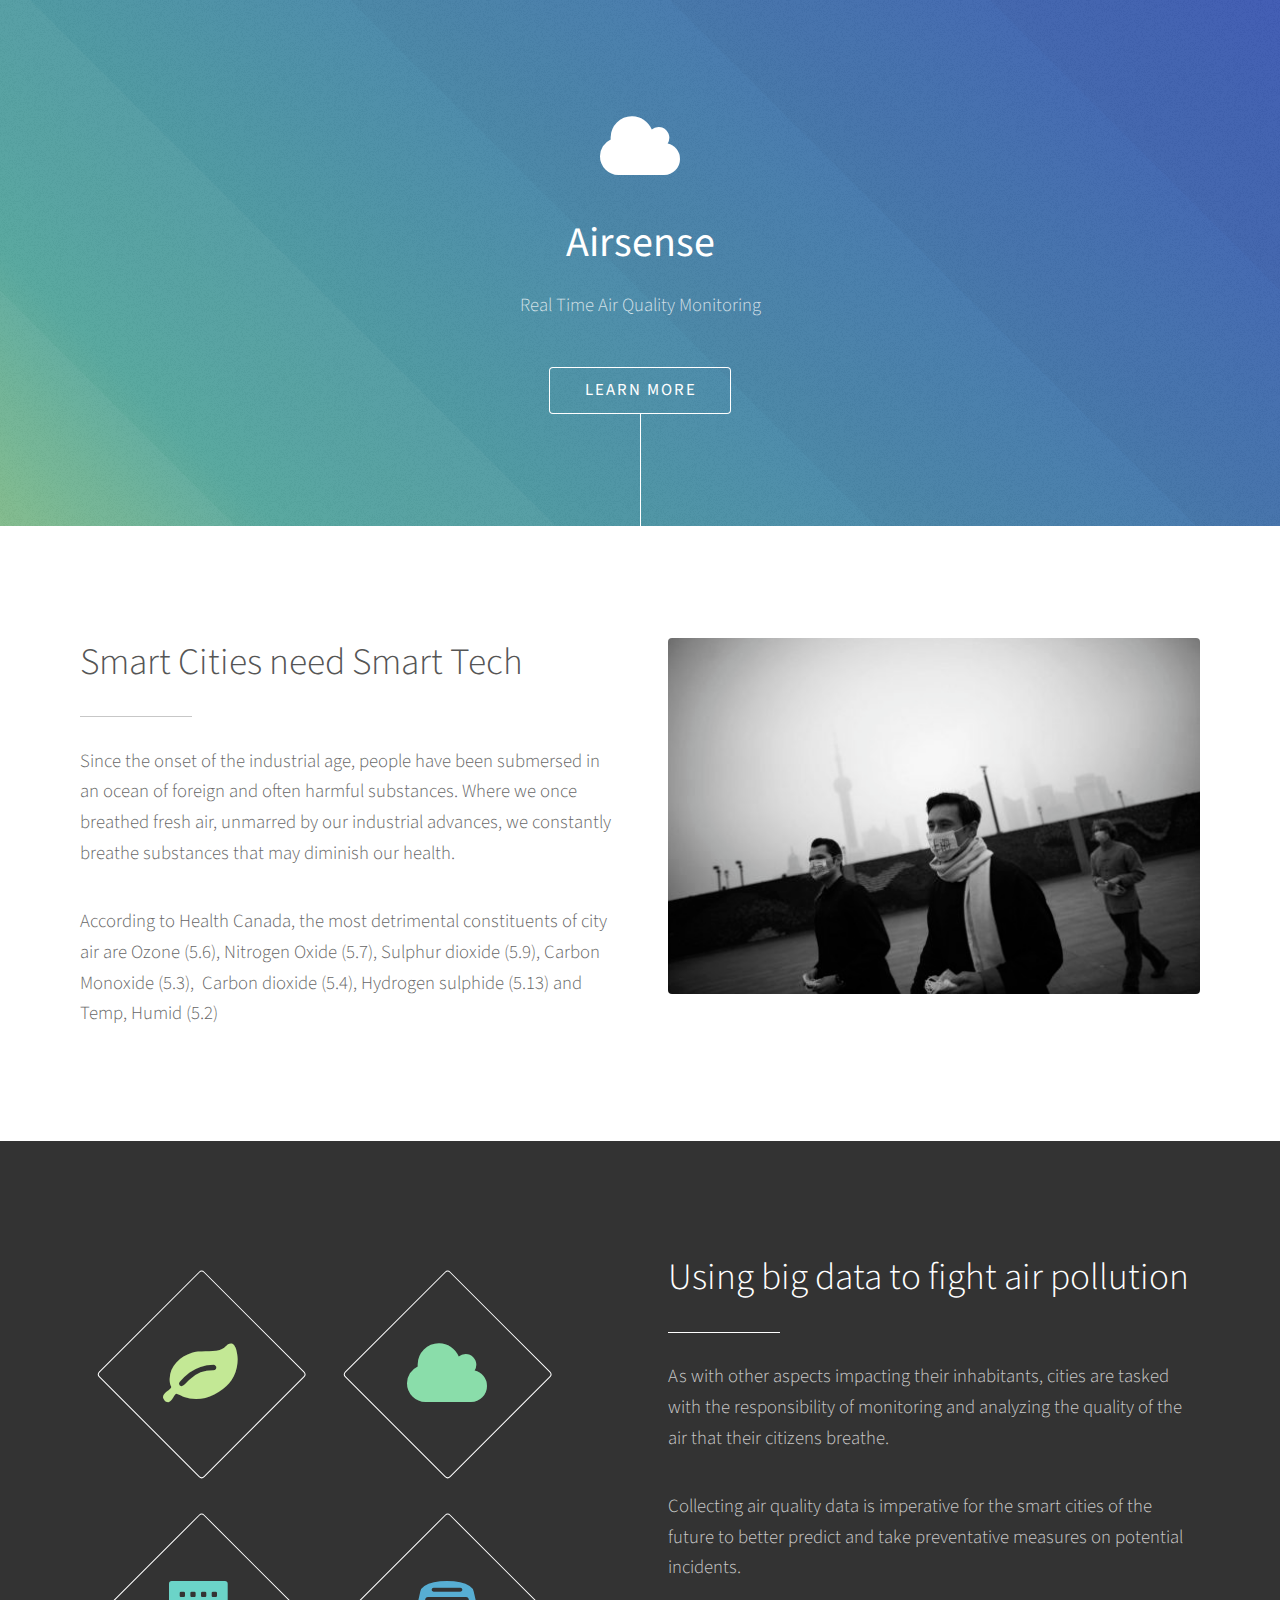
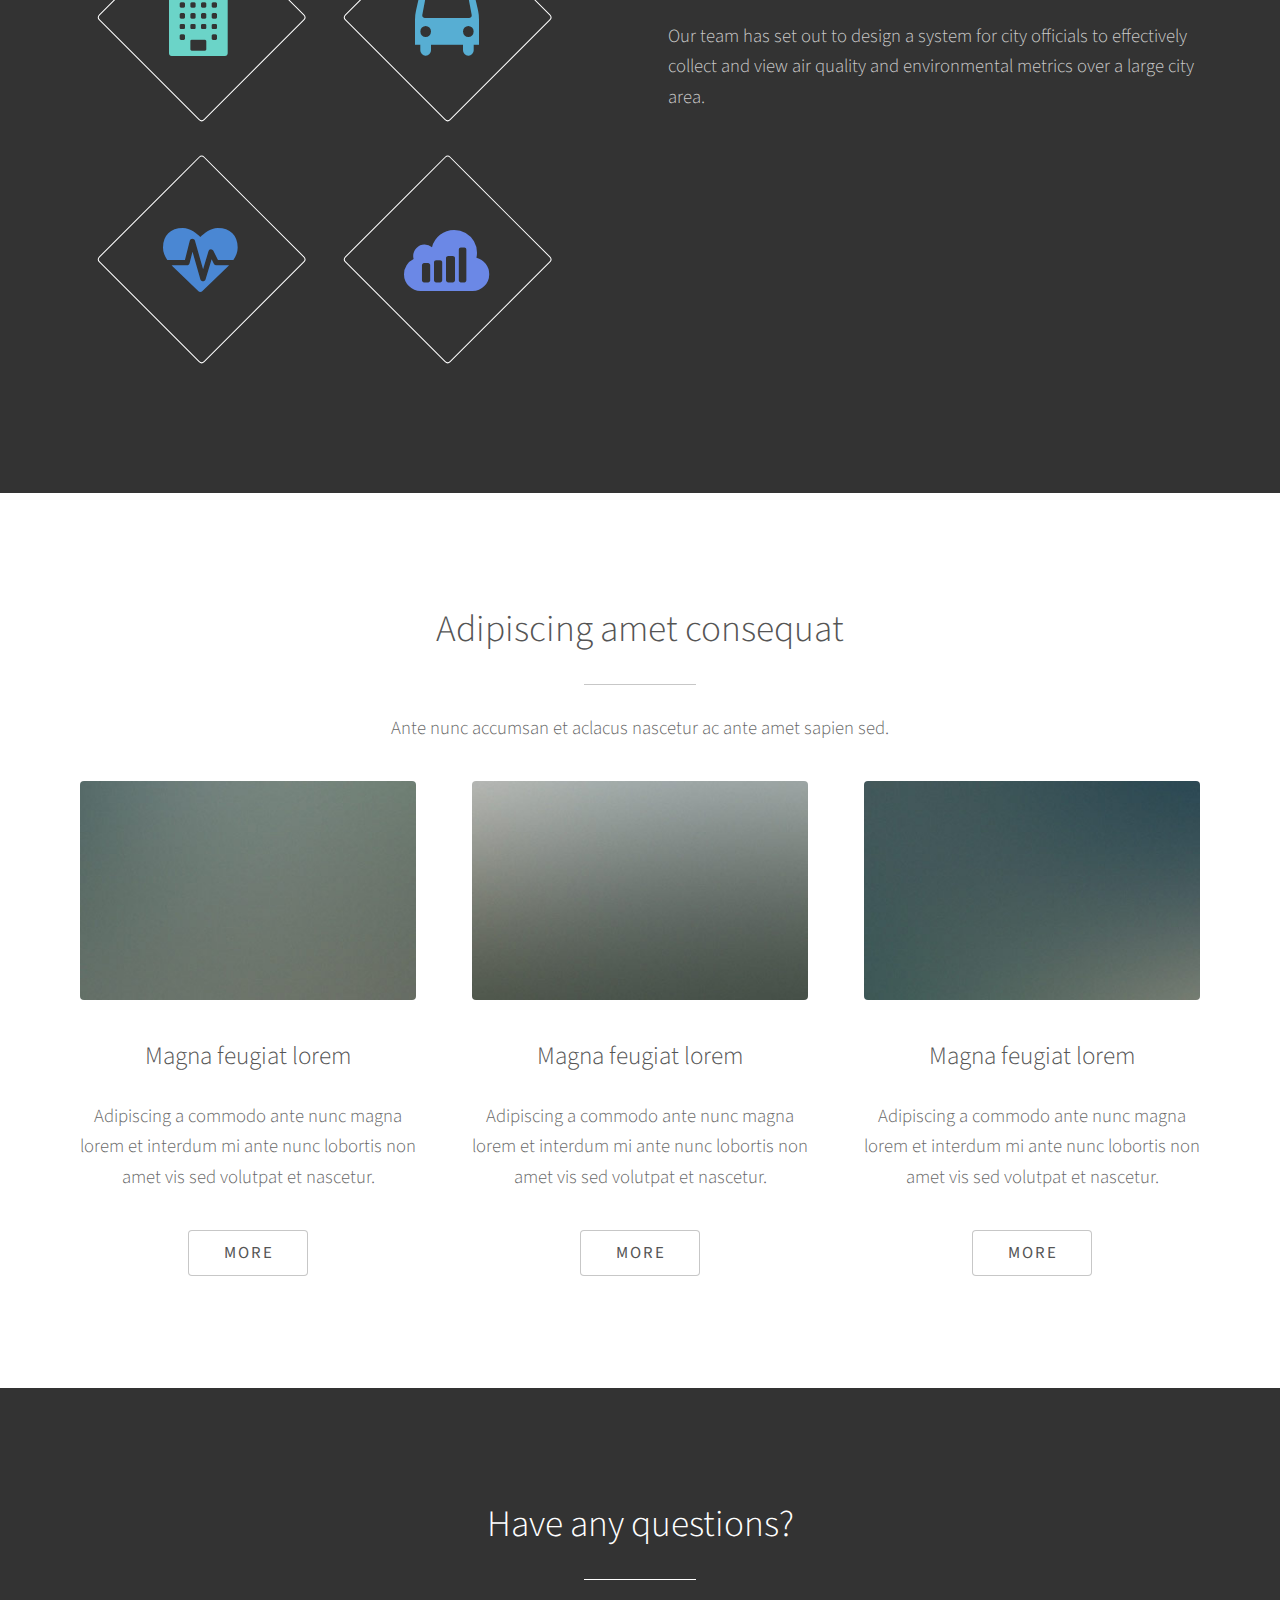
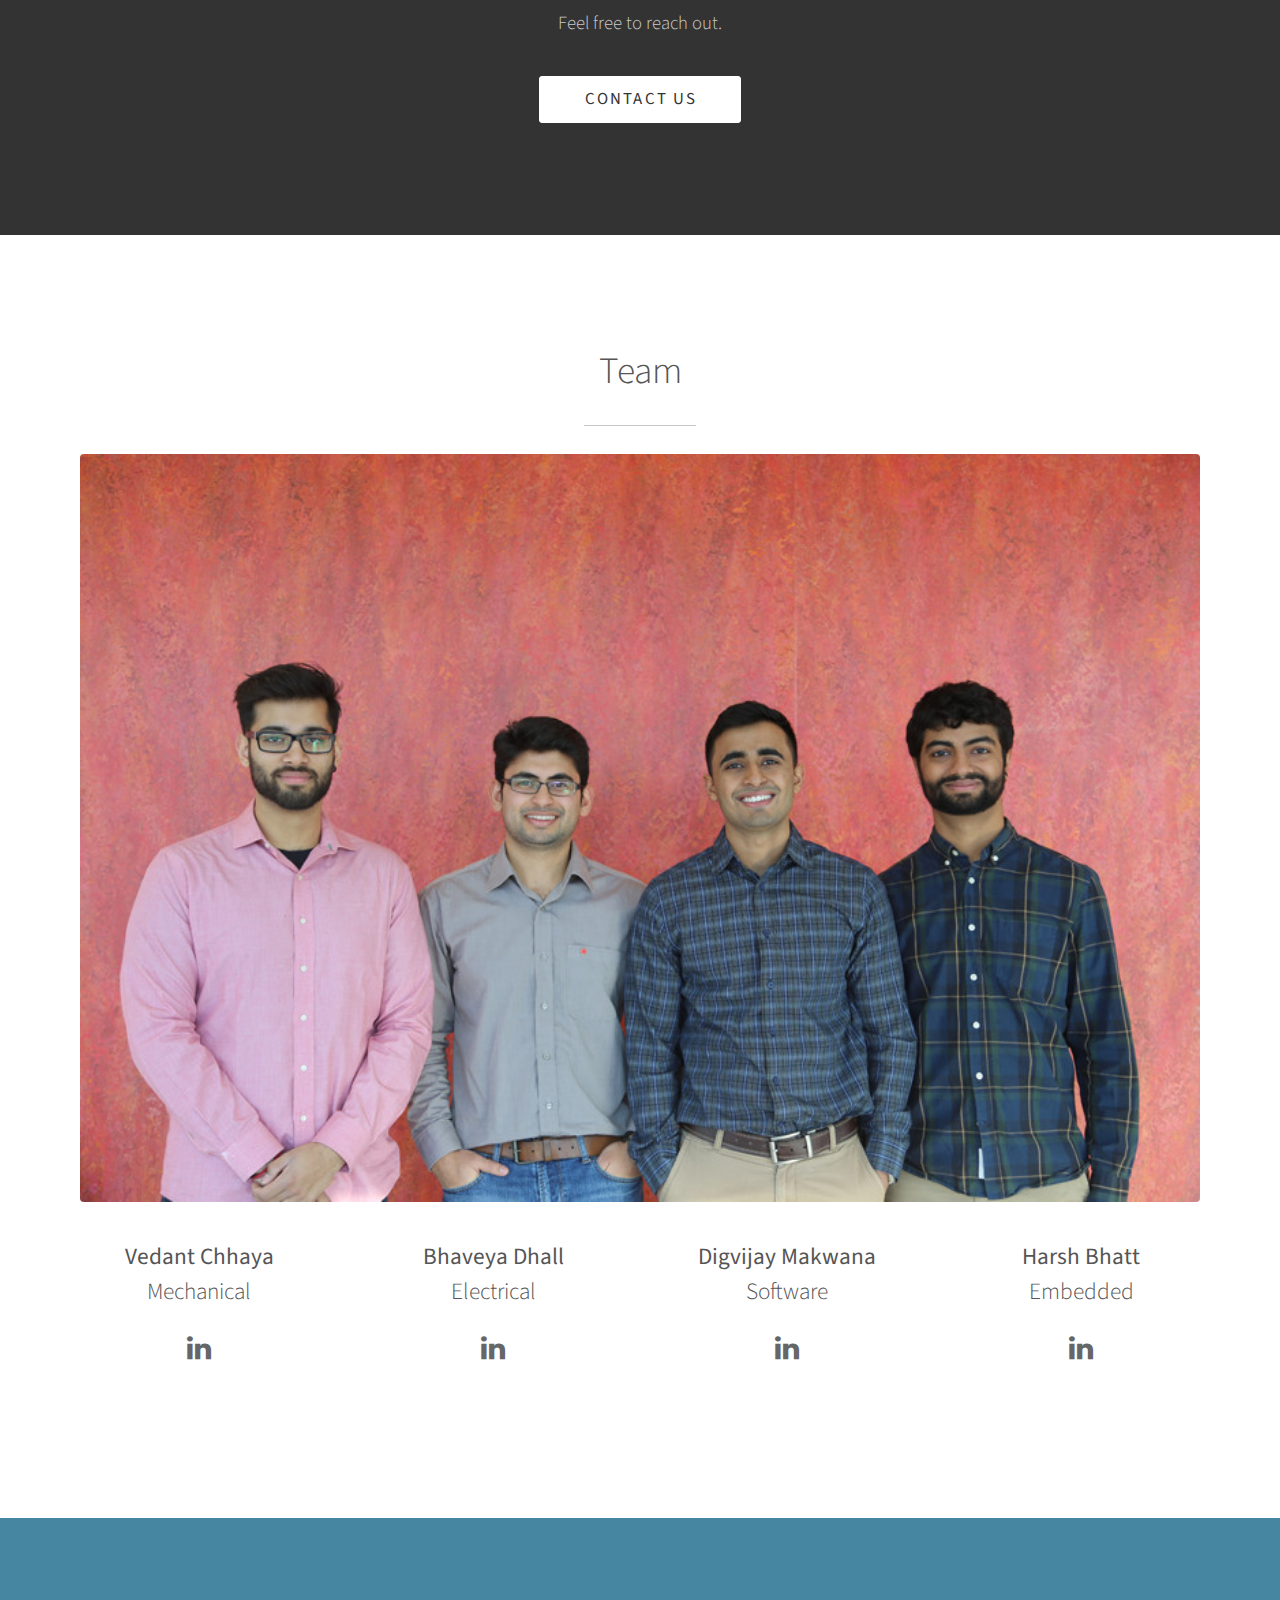
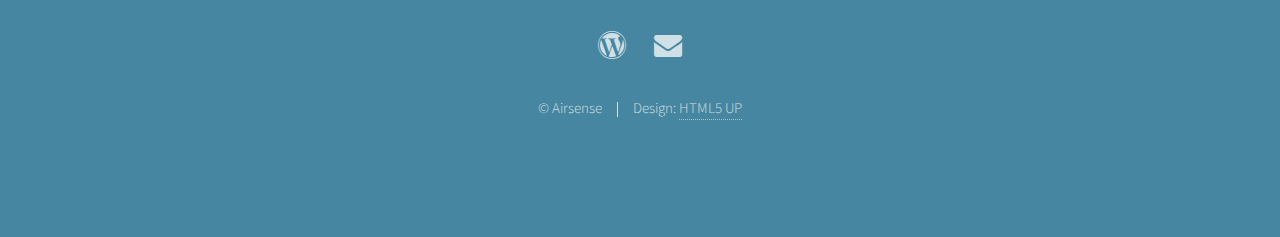
==== index.html @ 71ecc134 "fixed my linkedin link" ====
<!DOCTYPE HTML>
<!--
	Photon by HTML5 UP
	html5up.net | @n33co
	Free for personal and commercial use under the CCA 3.0 license (html5up.net/license)
-->
<html>
	<head>
		<title>Airsense</title>
		<meta charset="utf-8" />
		<meta name="viewport" content="width=device-width, initial-scale=1" />
		<!--[if lte IE 8]><script src="assets/js/ie/html5shiv.js"></script><![endif]-->
		<link rel="stylesheet" href="assets/css/main.css" />
		<!--[if lte IE 8]><link rel="stylesheet" href="assets/css/ie8.css" /><![endif]-->
		<!--[if lte IE 9]><link rel="stylesheet" href="assets/css/ie9.css" /><![endif]-->
	</head>
	<body>

		<!-- Header -->
			<section id="header">
				<div class="inner">
					<span class="icon major fa-cloud"></span>
					<h1><strong>Airsense</strong><br /></h1>
					<p>Real Time Air Quality Monitoring</p>
					<ul class="actions">
						<li><a href="#one" class="button scrolly">Learn More</a></li>
					</ul>
				</div>
			</section>

		<!-- One -->
			<section id="one" class="main style1">
				<div class="container">
					<div class="row 150%">
						<div class="6u 12u$(medium)">
							<header class="major">
								<h2>Smart Cities need Smart Tech</h2>
							</header>
							<p>Since the onset of the industrial age, people have been submersed in an ocean of foreign and often harmful substances. Where we once breathed fresh air, unmarred by our industrial advances, we constantly breathe substances that may diminish our health.</p>

							<p>According to Health Canada, the most detrimental constituents of city air are Ozone (5.6), Nitrogen Oxide (5.7), Sulphur dioxide (5.9), Carbon Monoxide (5.3),  Carbon dioxide (5.4), Hydrogen sulphide (5.13) and Temp, Humid (5.2)</p>	
<!-- 							<p>Airsense is a data collection platform for air quality information in a metropolitan area. It measures the most critical </p> -->
						</div>
						<div class="6u$ 12u$(medium) important(medium)">
							<span class="image fit"><img src="images/bad_air.png" alt="" /></span>
						</div>
					</div>
				</div>
			</section>

		<!-- Two -->
			<section id="two" class="main style2">
				<div class="container">
					<div class="row 150%">
						<div class="6u 12u$(medium)">
							<ul class="major-icons">
								<li><span class="icon style1 major fa-leaf"></span></li>
								<li><span class="icon style2 major fa-cloud"></span></li>
								<li><span class="icon style3 major fa-building"></span></li>
								<li><span class="icon style4 major fa-bus"></span></li>
								<li><span class="icon style5 major fa-heartbeat"></span></li>
								<li><span class="icon style6 major fa-sellsy"></span></li>
							</ul>
						</div>
						<div class="6u$ 12u$(medium)">
							<header class="major">
								<h2>Using big data to fight air pollution</h2>
							</header>
							<p>As with other aspects impacting their inhabitants, cities are tasked with the responsibility of monitoring and analyzing the quality of the air that their citizens breathe.</p>

							<p>Collecting air quality data is imperative for the smart cities of the future to better predict and take preventative measures on potential incidents.</p>

							<p>Our team has set out to design a system for city officials to effectively collect and view air quality and environmental metrics over a large city area.</p>
						</div>
					</div>
				</div>
			</section>

		<!-- Three -->
			<section id="three" class="main style1 special">
				<div class="container">
					<header class="major">
						<h2>Adipiscing amet consequat</h2>
					</header>
					<p>Ante nunc accumsan et aclacus nascetur ac ante amet sapien sed.</p>
					<div class="row 150%">
						<div class="4u 12u$(medium)">
							<span class="image fit"><img src="images/pic02.jpg" alt="" /></span>
							<h3>Magna feugiat lorem</h3>
							<p>Adipiscing a commodo ante nunc magna lorem et interdum mi ante nunc lobortis non amet vis sed volutpat et nascetur.</p>
							<ul class="actions">
								<li><a href="#" class="button">More</a></li>
							</ul>
						</div>
						<div class="4u 12u$(medium)">
							<span class="image fit"><img src="images/pic03.jpg" alt="" /></span>
							<h3>Magna feugiat lorem</h3>
							<p>Adipiscing a commodo ante nunc magna lorem et interdum mi ante nunc lobortis non amet vis sed volutpat et nascetur.</p>
							<ul class="actions">
								<li><a href="#" class="button">More</a></li>
							</ul>
						</div>
						<div class="4u$ 12u$(medium)">
							<span class="image fit"><img src="images/pic04.jpg" alt="" /></span>
							<h3>Magna feugiat lorem</h3>
							<p>Adipiscing a commodo ante nunc magna lorem et interdum mi ante nunc lobortis non amet vis sed volutpat et nascetur.</p>
							<ul class="actions">
								<li><a href="#" class="button">More</a></li>
							</ul>
						</div>
					</div>
				</div>
			</section>

		<!-- Four -->
			<section id="four" class="main style2 special">
				<div class="container">
					<header class="major">
						<h2>Have any questions?</h2>
					</header>
					<p>Feel free to reach out.</p>
					<ul class="actions uniform">
						<li><a href="mailto:airsense.info@gmail.com?Subject=Airsense%20Questions"
						class="button special">Contact Us</a></li>
					</ul>
				</div>
			</section>

<!-- Five -->
		
			<section id="five" class="main style1">
				<div class="container">
					<header class="major special">
						<h2>Team</h2>
					</header>
					<section>
						<div class="12u"><span class="image fit"><img src="images/group_compressed.jpg" alt="" /></span></div>
						<div class="box alt">
							<div class="row 150%">
								<div class="3u"><span class="image fit">
									<div align="center">
										<h4> <b>Vedant Chhaya</b> </br> Mechanical </h4>
										<ul class="icons">
											<li><a href="https://ca.linkedin.com/in/vedant-chhaya-0847a061" class="icon alt fa-linkedin"><span class="label">Vedant Chhaya - LinkedIn</span></a></li>
										</ul>
									</div>
								</div>
								<div class="3u"><span class="image fit">
									<div align="center">
										<h4> <b>Bhaveya Dhall</b> </br> Electrical </h4>
										<ul class="icons">
											<li><a href="https://ca.linkedin.com/in/bhaveya-dhall-4b7a8437" class="icon alt fa-linkedin"><span class="label">Bhaveya Dhall - LinkedIn</span></a></li>
										</ul>
									</div>
								</div>
								<div class="3u"><span class="image fit">
									<div align="center">
										<h4> <b>Digvijay Makwana</b> </br> Software </h4>
										<ul class="icons">
											<li><a href="https://www.linkedin.com/in/digvijaymakwana" class="icon alt fa-linkedin"><span class="label">Digvijay Makwana - LinkedIn</span></a></li>
										</ul>
									</div>
								</div>
								<div class="3u"><span class="image fit">
									<div align="center">
										<h4> <b>Harsh Bhatt</b> </br> Embedded </h4>
										<ul class="icons">
											<li><a href="https://ca.linkedin.com/in/harshmbhatt" class="icon alt fa-linkedin"><span class="label">Harsh Bhatt - LinkedIn</span></a></li>
										</ul>
									</div>
								</div>
							</div>
						</div>
					</section>
				</div>
			</section>
		

		<!-- Footer -->
			<section id="footer">
				<ul class="icons">
					<li><a href="http://airsenseblog.wordpress.com" class="icon alt fa-wordpress"><span class="label">Blog</span></a></li>
					<li><a href="mailto:airsense.info@gmail.com" class="icon alt fa-envelope"><span class="label">Email</span></a></li>
				</ul>
				<ul class="copyright">
					<li>&copy; Airsense</li><li>Design: <a href="http://html5up.net">HTML5 UP</a></li>
				</ul>
			</section>

		<!-- Scripts -->
			<script src="assets/js/jquery.min.js"></script>
			<script src="assets/js/jquery.scrolly.min.js"></script>
			<script src="assets/js/skel.min.js"></script>
			<script src="assets/js/util.js"></script>
			<!--[if lte IE 8]><script src="assets/js/ie/respond.min.js"></script><![endif]-->
			<script src="assets/js/main.js"></script>

	</body>
</html>
---- assets/css/main.css ----
@import url("font-awesome.min.css");
@import url("http://fonts.googleapis.com/css?family=Source+Sans+Pro:300,300italic,400,400italic");

/*
	Photon by HTML5 UP
	html5up.net | @n33co
	Free for personal and commercial use under the CCA 3.0 license (html5up.net/license)
*/

/* Reset */

	html, body, div, span, applet, object, iframe, h1, h2, h3, h4, h5, h6, p, blockquote, pre, a, abbr, acronym, address, big, cite, code, del, dfn, em, img, ins, kbd, q, s, samp, small, strike, strong, sub, sup, tt, var, b, u, i, center, dl, dt, dd, ol, ul, li, fieldset, form, label, legend, table, caption, tbody, tfoot, thead, tr, th, td, article, aside, canvas, details, embed, figure, figcaption, footer, header, hgroup, menu, nav, output, ruby, section, summary, time, mark, audio, video {
		margin: 0;
		padding: 0;
		border: 0;
		font-size: 100%;
		font: inherit;
		vertical-align: baseline;
	}

	article, aside, details, figcaption, figure, footer, header, hgroup, menu, nav, section {
		display: block;
	}

	body {
		line-height: 1;
	}

	ol, ul {
		list-style: none;
	}

	blockquote, q {
		quotes: none;
	}

	blockquote:before, blockquote:after, q:before, q:after {
		content: '';
		content: none;
	}

	table {
		border-collapse: collapse;
		border-spacing: 0;
	}

	body {
		-webkit-text-size-adjust: none;
	}

/* Box Model */

	*, *:before, *:after {
		-moz-box-sizing: border-box;
		-webkit-box-sizing: border-box;
		box-sizing: border-box;
	}

/* Containers */

	.container {
		margin-left: auto;
		margin-right: auto;
	}

	.container.\31 25\25 {
		width: 100%;
		max-width: 75em;
		min-width: 60em;
	}

	.container.\37 5\25 {
		width: 45em;
	}

	.container.\35 0\25 {
		width: 30em;
	}

	.container.\32 5\25 {
		width: 15em;
	}

	.container {
		width: 60em;
	}

	@media screen and (max-width: 1680px) {

		.container.\31 25\25 {
			width: 100%;
			max-width: 75em;
			min-width: 60em;
		}

		.container.\37 5\25 {
			width: 45em;
		}

		.container.\35 0\25 {
			width: 30em;
		}

		.container.\32 5\25 {
			width: 15em;
		}

		.container {
			width: 60em;
		}

	}

	@media screen and (max-width: 1140px) {

		.container.\31 25\25 {
			width: 100%;
			max-width: 112.5%;
			min-width: 90%;
		}

		.container.\37 5\25 {
			width: 67.5%;
		}

		.container.\35 0\25 {
			width: 45%;
		}

		.container.\32 5\25 {
			width: 22.5%;
		}

		.container {
			width: 90%;
		}

	}

	@media screen and (max-width: 980px) {

		.container.\31 25\25 {
			width: 100%;
			max-width: 125%;
			min-width: 100%;
		}

		.container.\37 5\25 {
			width: 75%;
		}

		.container.\35 0\25 {
			width: 50%;
		}

		.container.\32 5\25 {
			width: 25%;
		}

		.container {
			width: 100% !important;
		}

	}

	@media screen and (max-width: 736px) {

		.container.\31 25\25 {
			width: 100%;
			max-width: 125%;
			min-width: 100%;
		}

		.container.\37 5\25 {
			width: 75%;
		}

		.container.\35 0\25 {
			width: 50%;
		}

		.container.\32 5\25 {
			width: 25%;
		}

		.container {
			width: 100% !important;
		}

	}

	@media screen and (max-width: 480px) {

		.container.\31 25\25 {
			width: 100%;
			max-width: 125%;
			min-width: 100%;
		}

		.container.\37 5\25 {
			width: 75%;
		}

		.container.\35 0\25 {
			width: 50%;
		}

		.container.\32 5\25 {
			width: 25%;
		}

		.container {
			width: 100% !important;
		}

	}

	@media screen and (max-width: 320px) {

		.container.\31 25\25 {
			width: 100%;
			max-width: 125%;
			min-width: 100%;
		}

		.container.\37 5\25 {
			width: 75%;
		}

		.container.\35 0\25 {
			width: 50%;
		}

		.container.\32 5\25 {
			width: 25%;
		}

		.container {
			width: 100% !important;
		}

	}

/* Grid */

	.row {
		border-bottom: solid 1px transparent;
		-moz-box-sizing: border-box;
		-webkit-box-sizing: border-box;
		box-sizing: border-box;
	}

	.row > * {
		float: left;
		-moz-box-sizing: border-box;
		-webkit-box-sizing: border-box;
		box-sizing: border-box;
	}

	.row:after, .row:before {
		content: '';
		display: block;
		clear: both;
		height: 0;
	}

	.row.uniform > * > :first-child {
		margin-top: 0;
	}

	.row.uniform > * > :last-child {
		margin-bottom: 0;
	}

	.row.\30 \25 > * {
		padding: 0 0 0 0em;
	}

	.row.\30 \25 {
		margin: 0 0 -1px 0em;
	}

	.row.uniform.\30 \25 > * {
		padding: 0em 0 0 0em;
	}

	.row.uniform.\30 \25 {
		margin: 0em 0 -1px 0em;
	}

	.row > * {
		padding: 0 0 0 2em;
	}

	.row {
		margin: 0 0 -1px -2em;
	}

	.row.uniform > * {
		padding: 2em 0 0 2em;
	}

	.row.uniform {
		margin: -2em 0 -1px -2em;
	}

	.row.\32 00\25 > * {
		padding: 0 0 0 4em;
	}

	.row.\32 00\25 {
		margin: 0 0 -1px -4em;
	}

	.row.uniform.\32 00\25 > * {
		padding: 4em 0 0 4em;
	}

	.row.uniform.\32 00\25 {
		margin: -4em 0 -1px -4em;
	}

	.row.\31 50\25 > * {
		padding: 0 0 0 3em;
	}

	.row.\31 50\25 {
		margin: 0 0 -1px -3em;
	}

	.row.uniform.\31 50\25 > * {
		padding: 3em 0 0 3em;
	}

	.row.uniform.\31 50\25 {
		margin: -3em 0 -1px -3em;
	}

	.row.\35 0\25 > * {
		padding: 0 0 0 1em;
	}

	.row.\35 0\25 {
		margin: 0 0 -1px -1em;
	}

	.row.uniform.\35 0\25 > * {
		padding: 1em 0 0 1em;
	}

	.row.uniform.\35 0\25 {
		margin: -1em 0 -1px -1em;
	}

	.row.\32 5\25 > * {
		padding: 0 0 0 0.5em;
	}

	.row.\32 5\25 {
		margin: 0 0 -1px -0.5em;
	}

	.row.uniform.\32 5\25 > * {
		padding: 0.5em 0 0 0.5em;
	}

	.row.uniform.\32 5\25 {
		margin: -0.5em 0 -1px -0.5em;
	}

	.\31 2u, .\31 2u\24 {
		width: 100%;
		clear: none;
		margin-left: 0;
	}

	.\31 1u, .\31 1u\24 {
		width: 91.6666666667%;
		clear: none;
		margin-left: 0;
	}

	.\31 0u, .\31 0u\24 {
		width: 83.3333333333%;
		clear: none;
		margin-left: 0;
	}

	.\39 u, .\39 u\24 {
		width: 75%;
		clear: none;
		margin-left: 0;
	}

	.\38 u, .\38 u\24 {
		width: 66.6666666667%;
		clear: none;
		margin-left: 0;
	}

	.\37 u, .\37 u\24 {
		width: 58.3333333333%;
		clear: none;
		margin-left: 0;
	}

	.\36 u, .\36 u\24 {
		width: 50%;
		clear: none;
		margin-left: 0;
	}

	.\35 u, .\35 u\24 {
		width: 41.6666666667%;
		clear: none;
		margin-left: 0;
	}

	.\34 u, .\34 u\24 {
		width: 33.3333333333%;
		clear: none;
		margin-left: 0;
	}

	.\33 u, .\33 u\24 {
		width: 25%;
		clear: none;
		margin-left: 0;
	}

	.\32 u, .\32 u\24 {
		width: 16.6666666667%;
		clear: none;
		margin-left: 0;
	}

	.\31 u, .\31 u\24 {
		width: 8.3333333333%;
		clear: none;
		margin-left: 0;
	}

	.\31 2u\24 + *,
	.\31 1u\24 + *,
	.\31 0u\24 + *,
	.\39 u\24 + *,
	.\38 u\24 + *,
	.\37 u\24 + *,
	.\36 u\24 + *,
	.\35 u\24 + *,
	.\34 u\24 + *,
	.\33 u\24 + *,
	.\32 u\24 + *,
	.\31 u\24 + * {
		clear: left;
	}

	.\-11u {
		margin-left: 91.66667%;
	}

	.\-10u {
		margin-left: 83.33333%;
	}

	.\-9u {
		margin-left: 75%;
	}

	.\-8u {
		margin-left: 66.66667%;
	}

	.\-7u {
		margin-left: 58.33333%;
	}

	.\-6u {
		margin-left: 50%;
	}

	.\-5u {
		margin-left: 41.66667%;
	}

	.\-4u {
		margin-left: 33.33333%;
	}

	.\-3u {
		margin-left: 25%;
	}

	.\-2u {
		margin-left: 16.66667%;
	}

	.\-1u {
		margin-left: 8.33333%;
	}

	@media screen and (max-width: 1680px) {

		.row > * {
			padding: 0 0 0 2em;
		}

		.row {
			margin: 0 0 -1px -2em;
		}

		.row.uniform > * {
			padding: 2em 0 0 2em;
		}

		.row.uniform {
			margin: -2em 0 -1px -2em;
		}

		.row.\32 00\25 > * {
			padding: 0 0 0 4em;
		}

		.row.\32 00\25 {
			margin: 0 0 -1px -4em;
		}

		.row.uniform.\32 00\25 > * {
			padding: 4em 0 0 4em;
		}

		.row.uniform.\32 00\25 {
			margin: -4em 0 -1px -4em;
		}

		.row.\31 50\25 > * {
			padding: 0 0 0 3em;
		}

		.row.\31 50\25 {
			margin: 0 0 -1px -3em;
		}

		.row.uniform.\31 50\25 > * {
			padding: 3em 0 0 3em;
		}

		.row.uniform.\31 50\25 {
			margin: -3em 0 -1px -3em;
		}

		.row.\35 0\25 > * {
			padding: 0 0 0 1em;
		}

		.row.\35 0\25 {
			margin: 0 0 -1px -1em;
		}

		.row.uniform.\35 0\25 > * {
			padding: 1em 0 0 1em;
		}

		.row.uniform.\35 0\25 {
			margin: -1em 0 -1px -1em;
		}

		.row.\32 5\25 > * {
			padding: 0 0 0 0.5em;
		}

		.row.\32 5\25 {
			margin: 0 0 -1px -0.5em;
		}

		.row.uniform.\32 5\25 > * {
			padding: 0.5em 0 0 0.5em;
		}

		.row.uniform.\32 5\25 {
			margin: -0.5em 0 -1px -0.5em;
		}

		.\31 2u\28xlarge\29, .\31 2u\24\28xlarge\29 {
			width: 100%;
			clear: none;
			margin-left: 0;
		}

		.\31 1u\28xlarge\29, .\31 1u\24\28xlarge\29 {
			width: 91.6666666667%;
			clear: none;
			margin-left: 0;
		}

		.\31 0u\28xlarge\29, .\31 0u\24\28xlarge\29 {
			width: 83.3333333333%;
			clear: none;
			margin-left: 0;
		}

		.\39 u\28xlarge\29, .\39 u\24\28xlarge\29 {
			width: 75%;
			clear: none;
			margin-left: 0;
		}

		.\38 u\28xlarge\29, .\38 u\24\28xlarge\29 {
			width: 66.6666666667%;
			clear: none;
			margin-left: 0;
		}

		.\37 u\28xlarge\29, .\37 u\24\28xlarge\29 {
			width: 58.3333333333%;
			clear: none;
			margin-left: 0;
		}

		.\36 u\28xlarge\29, .\36 u\24\28xlarge\29 {
			width: 50%;
			clear: none;
			margin-left: 0;
		}

		.\35 u\28xlarge\29, .\35 u\24\28xlarge\29 {
			width: 41.6666666667%;
			clear: none;
			margin-left: 0;
		}

		.\34 u\28xlarge\29, .\34 u\24\28xlarge\29 {
			width: 33.3333333333%;
			clear: none;
			margin-left: 0;
		}

		.\33 u\28xlarge\29, .\33 u\24\28xlarge\29 {
			width: 25%;
			clear: none;
			margin-left: 0;
		}

		.\32 u\28xlarge\29, .\32 u\24\28xlarge\29 {
			width: 16.6666666667%;
			clear: none;
			margin-left: 0;
		}

		.\31 u\28xlarge\29, .\31 u\24\28xlarge\29 {
			width: 8.3333333333%;
			clear: none;
			margin-left: 0;
		}

		.\31 2u\24\28xlarge\29 + *,
		.\31 1u\24\28xlarge\29 + *,
		.\31 0u\24\28xlarge\29 + *,
		.\39 u\24\28xlarge\29 + *,
		.\38 u\24\28xlarge\29 + *,
		.\37 u\24\28xlarge\29 + *,
		.\36 u\24\28xlarge\29 + *,
		.\35 u\24\28xlarge\29 + *,
		.\34 u\24\28xlarge\29 + *,
		.\33 u\24\28xlarge\29 + *,
		.\32 u\24\28xlarge\29 + *,
		.\31 u\24\28xlarge\29 + * {
			clear: left;
		}

		.\-11u\28xlarge\29 {
			margin-left: 91.66667%;
		}

		.\-10u\28xlarge\29 {
			margin-left: 83.33333%;
		}

		.\-9u\28xlarge\29 {
			margin-left: 75%;
		}

		.\-8u\28xlarge\29 {
			margin-left: 66.66667%;
		}

		.\-7u\28xlarge\29 {
			margin-left: 58.33333%;
		}

		.\-6u\28xlarge\29 {
			margin-left: 50%;
		}

		.\-5u\28xlarge\29 {
			margin-left: 41.66667%;
		}

		.\-4u\28xlarge\29 {
			margin-left: 33.33333%;
		}

		.\-3u\28xlarge\29 {
			margin-left: 25%;
		}

		.\-2u\28xlarge\29 {
			margin-left: 16.66667%;
		}

		.\-1u\28xlarge\29 {
			margin-left: 8.33333%;
		}

	}

	@media screen and (max-width: 1140px) {

		.row > * {
			padding: 0 0 0 1.5em;
		}

		.row {
			margin: 0 0 -1px -1.5em;
		}

		.row.uniform > * {
			padding: 1.5em 0 0 1.5em;
		}

		.row.uniform {
			margin: -1.5em 0 -1px -1.5em;
		}

		.row.\32 00\25 > * {
			padding: 0 0 0 3em;
		}

		.row.\32 00\25 {
			margin: 0 0 -1px -3em;
		}

		.row.uniform.\32 00\25 > * {
			padding: 3em 0 0 3em;
		}

		.row.uniform.\32 00\25 {
			margin: -3em 0 -1px -3em;
		}

		.row.\31 50\25 > * {
			padding: 0 0 0 2.25em;
		}

		.row.\31 50\25 {
			margin: 0 0 -1px -2.25em;
		}

		.row.uniform.\31 50\25 > * {
			padding: 2.25em 0 0 2.25em;
		}

		.row.uniform.\31 50\25 {
			margin: -2.25em 0 -1px -2.25em;
		}

		.row.\35 0\25 > * {
			padding: 0 0 0 0.75em;
		}

		.row.\35 0\25 {
			margin: 0 0 -1px -0.75em;
		}

		.row.uniform.\35 0\25 > * {
			padding: 0.75em 0 0 0.75em;
		}

		.row.uniform.\35 0\25 {
			margin: -0.75em 0 -1px -0.75em;
		}

		.row.\32 5\25 > * {
			padding: 0 0 0 0.375em;
		}

		.row.\32 5\25 {
			margin: 0 0 -1px -0.375em;
		}

		.row.uniform.\32 5\25 > * {
			padding: 0.375em 0 0 0.375em;
		}

		.row.uniform.\32 5\25 {
			margin: -0.375em 0 -1px -0.375em;
		}

		.\31 2u\28large\29, .\31 2u\24\28large\29 {
			width: 100%;
			clear: none;
			margin-left: 0;
		}

		.\31 1u\28large\29, .\31 1u\24\28large\29 {
			width: 91.6666666667%;
			clear: none;
			margin-left: 0;
		}

		.\31 0u\28large\29, .\31 0u\24\28large\29 {
			width: 83.3333333333%;
			clear: none;
			margin-left: 0;
		}

		.\39 u\28large\29, .\39 u\24\28large\29 {
			width: 75%;
			clear: none;
			margin-left: 0;
		}

		.\38 u\28large\29, .\38 u\24\28large\29 {
			width: 66.6666666667%;
			clear: none;
			margin-left: 0;
		}

		.\37 u\28large\29, .\37 u\24\28large\29 {
			width: 58.3333333333%;
			clear: none;
			margin-left: 0;
		}

		.\36 u\28large\29, .\36 u\24\28large\29 {
			width: 50%;
			clear: none;
			margin-left: 0;
		}

		.\35 u\28large\29, .\35 u\24\28large\29 {
			width: 41.6666666667%;
			clear: none;
			margin-left: 0;
		}

		.\34 u\28large\29, .\34 u\24\28large\29 {
			width: 33.3333333333%;
			clear: none;
			margin-left: 0;
		}

		.\33 u\28large\29, .\33 u\24\28large\29 {
			width: 25%;
			clear: none;
			margin-left: 0;
		}

		.\32 u\28large\29, .\32 u\24\28large\29 {
			width: 16.6666666667%;
			clear: none;
			margin-left: 0;
		}

		.\31 u\28large\29, .\31 u\24\28large\29 {
			width: 8.3333333333%;
			clear: none;
			margin-left: 0;
		}

		.\31 2u\24\28large\29 + *,
		.\31 1u\24\28large\29 + *,
		.\31 0u\24\28large\29 + *,
		.\39 u\24\28large\29 + *,
		.\38 u\24\28large\29 + *,
		.\37 u\24\28large\29 + *,
		.\36 u\24\28large\29 + *,
		.\35 u\24\28large\29 + *,
		.\34 u\24\28large\29 + *,
		.\33 u\24\28large\29 + *,
		.\32 u\24\28large\29 + *,
		.\31 u\24\28large\29 + * {
			clear: left;
		}

		.\-11u\28large\29 {
			margin-left: 91.66667%;
		}

		.\-10u\28large\29 {
			margin-left: 83.33333%;
		}

		.\-9u\28large\29 {
			margin-left: 75%;
		}

		.\-8u\28large\29 {
			margin-left: 66.66667%;
		}

		.\-7u\28large\29 {
			margin-left: 58.33333%;
		}

		.\-6u\28large\29 {
			margin-left: 50%;
		}

		.\-5u\28large\29 {
			margin-left: 41.66667%;
		}

		.\-4u\28large\29 {
			margin-left: 33.33333%;
		}

		.\-3u\28large\29 {
			margin-left: 25%;
		}

		.\-2u\28large\29 {
			margin-left: 16.66667%;
		}

		.\-1u\28large\29 {
			margin-left: 8.33333%;
		}

	}

	@media screen and (max-width: 980px) {

		.row > * {
			padding: 0 0 0 1.5em;
		}

		.row {
			margin: 0 0 -1px -1.5em;
		}

		.row.uniform > * {
			padding: 1.5em 0 0 1.5em;
		}

		.row.uniform {
			margin: -1.5em 0 -1px -1.5em;
		}

		.row.\32 00\25 > * {
			padding: 0 0 0 3em;
		}

		.row.\32 00\25 {
			margin: 0 0 -1px -3em;
		}

		.row.uniform.\32 00\25 > * {
			padding: 3em 0 0 3em;
		}

		.row.uniform.\32 00\25 {
			margin: -3em 0 -1px -3em;
		}

		.row.\31 50\25 > * {
			padding: 0 0 0 2.25em;
		}

		.row.\31 50\25 {
			margin: 0 0 -1px -2.25em;
		}

		.row.uniform.\31 50\25 > * {
			padding: 2.25em 0 0 2.25em;
		}

		.row.uniform.\31 50\25 {
			margin: -2.25em 0 -1px -2.25em;
		}

		.row.\35 0\25 > * {
			padding: 0 0 0 0.75em;
		}

		.row.\35 0\25 {
			margin: 0 0 -1px -0.75em;
		}

		.row.uniform.\35 0\25 > * {
			padding: 0.75em 0 0 0.75em;
		}

		.row.uniform.\35 0\25 {
			margin: -0.75em 0 -1px -0.75em;
		}

		.row.\32 5\25 > * {
			padding: 0 0 0 0.375em;
		}

		.row.\32 5\25 {
			margin: 0 0 -1px -0.375em;
		}

		.row.uniform.\32 5\25 > * {
			padding: 0.375em 0 0 0.375em;
		}

		.row.uniform.\32 5\25 {
			margin: -0.375em 0 -1px -0.375em;
		}

		.\31 2u\28medium\29, .\31 2u\24\28medium\29 {
			width: 100%;
			clear: none;
			margin-left: 0;
		}

		.\31 1u\28medium\29, .\31 1u\24\28medium\29 {
			width: 91.6666666667%;
			clear: none;
			margin-left: 0;
		}

		.\31 0u\28medium\29, .\31 0u\24\28medium\29 {
			width: 83.3333333333%;
			clear: none;
			margin-left: 0;
		}

		.\39 u\28medium\29, .\39 u\24\28medium\29 {
			width: 75%;
			clear: none;
			margin-left: 0;
		}

		.\38 u\28medium\29, .\38 u\24\28medium\29 {
			width: 66.6666666667%;
			clear: none;
			margin-left: 0;
		}

		.\37 u\28medium\29, .\37 u\24\28medium\29 {
			width: 58.3333333333%;
			clear: none;
			margin-left: 0;
		}

		.\36 u\28medium\29, .\36 u\24\28medium\29 {
			width: 50%;
			clear: none;
			margin-left: 0;
		}

		.\35 u\28medium\29, .\35 u\24\28medium\29 {
			width: 41.6666666667%;
			clear: none;
			margin-left: 0;
		}

		.\34 u\28medium\29, .\34 u\24\28medium\29 {
			width: 33.3333333333%;
			clear: none;
			margin-left: 0;
		}

		.\33 u\28medium\29, .\33 u\24\28medium\29 {
			width: 25%;
			clear: none;
			margin-left: 0;
		}

		.\32 u\28medium\29, .\32 u\24\28medium\29 {
			width: 16.6666666667%;
			clear: none;
			margin-left: 0;
		}

		.\31 u\28medium\29, .\31 u\24\28medium\29 {
			width: 8.3333333333%;
			clear: none;
			margin-left: 0;
		}

		.\31 2u\24\28medium\29 + *,
		.\31 1u\24\28medium\29 + *,
		.\31 0u\24\28medium\29 + *,
		.\39 u\24\28medium\29 + *,
		.\38 u\24\28medium\29 + *,
		.\37 u\24\28medium\29 + *,
		.\36 u\24\28medium\29 + *,
		.\35 u\24\28medium\29 + *,
		.\34 u\24\28medium\29 + *,
		.\33 u\24\28medium\29 + *,
		.\32 u\24\28medium\29 + *,
		.\31 u\24\28medium\29 + * {
			clear: left;
		}

		.\-11u\28medium\29 {
			margin-left: 91.66667%;
		}

		.\-10u\28medium\29 {
			margin-left: 83.33333%;
		}

		.\-9u\28medium\29 {
			margin-left: 75%;
		}

		.\-8u\28medium\29 {
			margin-left: 66.66667%;
		}

		.\-7u\28medium\29 {
			margin-left: 58.33333%;
		}

		.\-6u\28medium\29 {
			margin-left: 50%;
		}

		.\-5u\28medium\29 {
			margin-left: 41.66667%;
		}

		.\-4u\28medium\29 {
			margin-left: 33.33333%;
		}

		.\-3u\28medium\29 {
			margin-left: 25%;
		}

		.\-2u\28medium\29 {
			margin-left: 16.66667%;
		}

		.\-1u\28medium\29 {
			margin-left: 8.33333%;
		}

	}

	@media screen and (max-width: 736px) {

		.row > * {
			padding: 0 0 0 1.5em;
		}

		.row {
			margin: 0 0 -1px -1.5em;
		}

		.row.uniform > * {
			padding: 1.5em 0 0 1.5em;
		}

		.row.uniform {
			margin: -1.5em 0 -1px -1.5em;
		}

		.row.\32 00\25 > * {
			padding: 0 0 0 3em;
		}

		.row.\32 00\25 {
			margin: 0 0 -1px -3em;
		}

		.row.uniform.\32 00\25 > * {
			padding: 3em 0 0 3em;
		}

		.row.uniform.\32 00\25 {
			margin: -3em 0 -1px -3em;
		}

		.row.\31 50\25 > * {
			padding: 0 0 0 2.25em;
		}

		.row.\31 50\25 {
			margin: 0 0 -1px -2.25em;
		}

		.row.uniform.\31 50\25 > * {
			padding: 2.25em 0 0 2.25em;
		}

		.row.uniform.\31 50\25 {
			margin: -2.25em 0 -1px -2.25em;
		}

		.row.\35 0\25 > * {
			padding: 0 0 0 0.75em;
		}

		.row.\35 0\25 {
			margin: 0 0 -1px -0.75em;
		}

		.row.uniform.\35 0\25 > * {
			padding: 0.75em 0 0 0.75em;
		}

		.row.uniform.\35 0\25 {
			margin: -0.75em 0 -1px -0.75em;
		}

		.row.\32 5\25 > * {
			padding: 0 0 0 0.375em;
		}

		.row.\32 5\25 {
			margin: 0 0 -1px -0.375em;
		}

		.row.uniform.\32 5\25 > * {
			padding: 0.375em 0 0 0.375em;
		}

		.row.uniform.\32 5\25 {
			margin: -0.375em 0 -1px -0.375em;
		}

		.\31 2u\28small\29, .\31 2u\24\28small\29 {
			width: 100%;
			clear: none;
			margin-left: 0;
		}

		.\31 1u\28small\29, .\31 1u\24\28small\29 {
			width: 91.6666666667%;
			clear: none;
			margin-left: 0;
		}

		.\31 0u\28small\29, .\31 0u\24\28small\29 {
			width: 83.3333333333%;
			clear: none;
			margin-left: 0;
		}

		.\39 u\28small\29, .\39 u\24\28small\29 {
			width: 75%;
			clear: none;
			margin-left: 0;
		}

		.\38 u\28small\29, .\38 u\24\28small\29 {
			width: 66.6666666667%;
			clear: none;
			margin-left: 0;
		}

		.\37 u\28small\29, .\37 u\24\28small\29 {
			width: 58.3333333333%;
			clear: none;
			margin-left: 0;
		}

		.\36 u\28small\29, .\36 u\24\28small\29 {
			width: 50%;
			clear: none;
			margin-left: 0;
		}

		.\35 u\28small\29, .\35 u\24\28small\29 {
			width: 41.6666666667%;
			clear: none;
			margin-left: 0;
		}

		.\34 u\28small\29, .\34 u\24\28small\29 {
			width: 33.3333333333%;
			clear: none;
			margin-left: 0;
		}

		.\33 u\28small\29, .\33 u\24\28small\29 {
			width: 25%;
			clear: none;
			margin-left: 0;
		}

		.\32 u\28small\29, .\32 u\24\28small\29 {
			width: 16.6666666667%;
			clear: none;
			margin-left: 0;
		}

		.\31 u\28small\29, .\31 u\24\28small\29 {
			width: 8.3333333333%;
			clear: none;
			margin-left: 0;
		}

		.\31 2u\24\28small\29 + *,
		.\31 1u\24\28small\29 + *,
		.\31 0u\24\28small\29 + *,
		.\39 u\24\28small\29 + *,
		.\38 u\24\28small\29 + *,
		.\37 u\24\28small\29 + *,
		.\36 u\24\28small\29 + *,
		.\35 u\24\28small\29 + *,
		.\34 u\24\28small\29 + *,
		.\33 u\24\28small\29 + *,
		.\32 u\24\28small\29 + *,
		.\31 u\24\28small\29 + * {
			clear: left;
		}

		.\-11u\28small\29 {
			margin-left: 91.66667%;
		}

		.\-10u\28small\29 {
			margin-left: 83.33333%;
		}

		.\-9u\28small\29 {
			margin-left: 75%;
		}

		.\-8u\28small\29 {
			margin-left: 66.66667%;
		}

		.\-7u\28small\29 {
			margin-left: 58.33333%;
		}

		.\-6u\28small\29 {
			margin-left: 50%;
		}

		.\-5u\28small\29 {
			margin-left: 41.66667%;
		}

		.\-4u\28small\29 {
			margin-left: 33.33333%;
		}

		.\-3u\28small\29 {
			margin-left: 25%;
		}

		.\-2u\28small\29 {
			margin-left: 16.66667%;
		}

		.\-1u\28small\29 {
			margin-left: 8.33333%;
		}

	}

	@media screen and (max-width: 480px) {

		.row > * {
			padding: 0 0 0 1.5em;
		}

		.row {
			margin: 0 0 -1px -1.5em;
		}

		.row.uniform > * {
			padding: 1.5em 0 0 1.5em;
		}

		.row.uniform {
			margin: -1.5em 0 -1px -1.5em;
		}

		.row.\32 00\25 > * {
			padding: 0 0 0 3em;
		}

		.row.\32 00\25 {
			margin: 0 0 -1px -3em;
		}

		.row.uniform.\32 00\25 > * {
			padding: 3em 0 0 3em;
		}

		.row.uniform.\32 00\25 {
			margin: -3em 0 -1px -3em;
		}

		.row.\31 50\25 > * {
			padding: 0 0 0 2.25em;
		}

		.row.\31 50\25 {
			margin: 0 0 -1px -2.25em;
		}

		.row.uniform.\31 50\25 > * {
			padding: 2.25em 0 0 2.25em;
		}

		.row.uniform.\31 50\25 {
			margin: -2.25em 0 -1px -2.25em;
		}

		.row.\35 0\25 > * {
			padding: 0 0 0 0.75em;
		}

		.row.\35 0\25 {
			margin: 0 0 -1px -0.75em;
		}

		.row.uniform.\35 0\25 > * {
			padding: 0.75em 0 0 0.75em;
		}

		.row.uniform.\35 0\25 {
			margin: -0.75em 0 -1px -0.75em;
		}

		.row.\32 5\25 > * {
			padding: 0 0 0 0.375em;
		}

		.row.\32 5\25 {
			margin: 0 0 -1px -0.375em;
		}

		.row.uniform.\32 5\25 > * {
			padding: 0.375em 0 0 0.375em;
		}

		.row.uniform.\32 5\25 {
			margin: -0.375em 0 -1px -0.375em;
		}

		.\31 2u\28xsmall\29, .\31 2u\24\28xsmall\29 {
			width: 100%;
			clear: none;
			margin-left: 0;
		}

		.\31 1u\28xsmall\29, .\31 1u\24\28xsmall\29 {
			width: 91.6666666667%;
			clear: none;
			margin-left: 0;
		}

		.\31 0u\28xsmall\29, .\31 0u\24\28xsmall\29 {
			width: 83.3333333333%;
			clear: none;
			margin-left: 0;
		}

		.\39 u\28xsmall\29, .\39 u\24\28xsmall\29 {
			width: 75%;
			clear: none;
			margin-left: 0;
		}

		.\38 u\28xsmall\29, .\38 u\24\28xsmall\29 {
			width: 66.6666666667%;
			clear: none;
			margin-left: 0;
		}

		.\37 u\28xsmall\29, .\37 u\24\28xsmall\29 {
			width: 58.3333333333%;
			clear: none;
			margin-left: 0;
		}

		.\36 u\28xsmall\29, .\36 u\24\28xsmall\29 {
			width: 50%;
			clear: none;
			margin-left: 0;
		}

		.\35 u\28xsmall\29, .\35 u\24\28xsmall\29 {
			width: 41.6666666667%;
			clear: none;
			margin-left: 0;
		}

		.\34 u\28xsmall\29, .\34 u\24\28xsmall\29 {
			width: 33.3333333333%;
			clear: none;
			margin-left: 0;
		}

		.\33 u\28xsmall\29, .\33 u\24\28xsmall\29 {
			width: 25%;
			clear: none;
			margin-left: 0;
		}

		.\32 u\28xsmall\29, .\32 u\24\28xsmall\29 {
			width: 16.6666666667%;
			clear: none;
			margin-left: 0;
		}

		.\31 u\28xsmall\29, .\31 u\24\28xsmall\29 {
			width: 8.3333333333%;
			clear: none;
			margin-left: 0;
		}

		.\31 2u\24\28xsmall\29 + *,
		.\31 1u\24\28xsmall\29 + *,
		.\31 0u\24\28xsmall\29 + *,
		.\39 u\24\28xsmall\29 + *,
		.\38 u\24\28xsmall\29 + *,
		.\37 u\24\28xsmall\29 + *,
		.\36 u\24\28xsmall\29 + *,
		.\35 u\24\28xsmall\29 + *,
		.\34 u\24\28xsmall\29 + *,
		.\33 u\24\28xsmall\29 + *,
		.\32 u\24\28xsmall\29 + *,
		.\31 u\24\28xsmall\29 + * {
			clear: left;
		}

		.\-11u\28xsmall\29 {
			margin-left: 91.66667%;
		}

		.\-10u\28xsmall\29 {
			margin-left: 83.33333%;
		}

		.\-9u\28xsmall\29 {
			margin-left: 75%;
		}

		.\-8u\28xsmall\29 {
			margin-left: 66.66667%;
		}

		.\-7u\28xsmall\29 {
			margin-left: 58.33333%;
		}

		.\-6u\28xsmall\29 {
			margin-left: 50%;
		}

		.\-5u\28xsmall\29 {
			margin-left: 41.66667%;
		}

		.\-4u\28xsmall\29 {
			margin-left: 33.33333%;
		}

		.\-3u\28xsmall\29 {
			margin-left: 25%;
		}

		.\-2u\28xsmall\29 {
			margin-left: 16.66667%;
		}

		.\-1u\28xsmall\29 {
			margin-left: 8.33333%;
		}

	}

	@media screen and (max-width: 320px) {

		.row > * {
			padding: 0 0 0 1.5em;
		}

		.row {
			margin: 0 0 -1px -1.5em;
		}

		.row.uniform > * {
			padding: 1.5em 0 0 1.5em;
		}

		.row.uniform {
			margin: -1.5em 0 -1px -1.5em;
		}

		.row.\32 00\25 > * {
			padding: 0 0 0 3em;
		}

		.row.\32 00\25 {
			margin: 0 0 -1px -3em;
		}

		.row.uniform.\32 00\25 > * {
			padding: 3em 0 0 3em;
		}

		.row.uniform.\32 00\25 {
			margin: -3em 0 -1px -3em;
		}

		.row.\31 50\25 > * {
			padding: 0 0 0 2.25em;
		}

		.row.\31 50\25 {
			margin: 0 0 -1px -2.25em;
		}

		.row.uniform.\31 50\25 > * {
			padding: 2.25em 0 0 2.25em;
		}

		.row.uniform.\31 50\25 {
			margin: -2.25em 0 -1px -2.25em;
		}

		.row.\35 0\25 > * {
			padding: 0 0 0 0.75em;
		}

		.row.\35 0\25 {
			margin: 0 0 -1px -0.75em;
		}

		.row.uniform.\35 0\25 > * {
			padding: 0.75em 0 0 0.75em;
		}

		.row.uniform.\35 0\25 {
			margin: -0.75em 0 -1px -0.75em;
		}

		.row.\32 5\25 > * {
			padding: 0 0 0 0.375em;
		}

		.row.\32 5\25 {
			margin: 0 0 -1px -0.375em;
		}

		.row.uniform.\32 5\25 > * {
			padding: 0.375em 0 0 0.375em;
		}

		.row.uniform.\32 5\25 {
			margin: -0.375em 0 -1px -0.375em;
		}

		.\31 2u\28xxsmall\29, .\31 2u\24\28xxsmall\29 {
			width: 100%;
			clear: none;
			margin-left: 0;
		}

		.\31 1u\28xxsmall\29, .\31 1u\24\28xxsmall\29 {
			width: 91.6666666667%;
			clear: none;
			margin-left: 0;
		}

		.\31 0u\28xxsmall\29, .\31 0u\24\28xxsmall\29 {
			width: 83.3333333333%;
			clear: none;
			margin-left: 0;
		}

		.\39 u\28xxsmall\29, .\39 u\24\28xxsmall\29 {
			width: 75%;
			clear: none;
			margin-left: 0;
		}

		.\38 u\28xxsmall\29, .\38 u\24\28xxsmall\29 {
			width: 66.6666666667%;
			clear: none;
			margin-left: 0;
		}

		.\37 u\28xxsmall\29, .\37 u\24\28xxsmall\29 {
			width: 58.3333333333%;
			clear: none;
			margin-left: 0;
		}

		.\36 u\28xxsmall\29, .\36 u\24\28xxsmall\29 {
			width: 50%;
			clear: none;
			margin-left: 0;
		}

		.\35 u\28xxsmall\29, .\35 u\24\28xxsmall\29 {
			width: 41.6666666667%;
			clear: none;
			margin-left: 0;
		}

		.\34 u\28xxsmall\29, .\34 u\24\28xxsmall\29 {
			width: 33.3333333333%;
			clear: none;
			margin-left: 0;
		}

		.\33 u\28xxsmall\29, .\33 u\24\28xxsmall\29 {
			width: 25%;
			clear: none;
			margin-left: 0;
		}

		.\32 u\28xxsmall\29, .\32 u\24\28xxsmall\29 {
			width: 16.6666666667%;
			clear: none;
			margin-left: 0;
		}

		.\31 u\28xxsmall\29, .\31 u\24\28xxsmall\29 {
			width: 8.3333333333%;
			clear: none;
			margin-left: 0;
		}

		.\31 2u\24\28xxsmall\29 + *,
		.\31 1u\24\28xxsmall\29 + *,
		.\31 0u\24\28xxsmall\29 + *,
		.\39 u\24\28xxsmall\29 + *,
		.\38 u\24\28xxsmall\29 + *,
		.\37 u\24\28xxsmall\29 + *,
		.\36 u\24\28xxsmall\29 + *,
		.\35 u\24\28xxsmall\29 + *,
		.\34 u\24\28xxsmall\29 + *,
		.\33 u\24\28xxsmall\29 + *,
		.\32 u\24\28xxsmall\29 + *,
		.\31 u\24\28xxsmall\29 + * {
			clear: left;
		}

		.\-11u\28xxsmall\29 {
			margin-left: 91.66667%;
		}

		.\-10u\28xxsmall\29 {
			margin-left: 83.33333%;
		}

		.\-9u\28xxsmall\29 {
			margin-left: 75%;
		}

		.\-8u\28xxsmall\29 {
			margin-left: 66.66667%;
		}

		.\-7u\28xxsmall\29 {
			margin-left: 58.33333%;
		}

		.\-6u\28xxsmall\29 {
			margin-left: 50%;
		}

		.\-5u\28xxsmall\29 {
			margin-left: 41.66667%;
		}

		.\-4u\28xxsmall\29 {
			margin-left: 33.33333%;
		}

		.\-3u\28xxsmall\29 {
			margin-left: 25%;
		}

		.\-2u\28xxsmall\29 {
			margin-left: 16.66667%;
		}

		.\-1u\28xxsmall\29 {
			margin-left: 8.33333%;
		}

	}

/* Basic */

	body {
		background: #fff;
	}

		body.is-loading *, body.is-loading *:before, body.is-loading *:after {
			-moz-animation: none !important;
			-webkit-animation: none !important;
			-ms-animation: none !important;
			animation: none !important;
			-moz-transition: none !important;
			-webkit-transition: none !important;
			-ms-transition: none !important;
			transition: none !important;
		}

	body, input, select, textarea {
		color: #666;
		font-family: "Source Sans Pro", Helvetica, sans-serif;
		font-size: 16pt;
		font-weight: 300;
		line-height: 1.65em;
	}

	a {
		-moz-transition: color 0.2s ease-in-out, border-color 0.2s ease-in-out;
		-webkit-transition: color 0.2s ease-in-out, border-color 0.2s ease-in-out;
		-ms-transition: color 0.2s ease-in-out, border-color 0.2s ease-in-out;
		transition: color 0.2s ease-in-out, border-color 0.2s ease-in-out;
		border-bottom: dotted 1px #666;
		color: inherit;
		text-decoration: none;
	}

		a:hover {
			border-bottom-color: transparent !important;
			color: #6bd4c8;
		}

	strong, b {
		color: #555;
		font-weight: 400;
	}

	em, i {
		font-style: italic;
	}

	p {
		margin: 0 0 2em 0;
	}

	h1, h2, h3, h4, h5, h6 {
		color: #555;
		line-height: 1em;
		margin: 0 0 1em 0;
	}

		h1 a, h2 a, h3 a, h4 a, h5 a, h6 a {
			color: inherit;
			text-decoration: none;
		}

	h1 {
		font-size: 2.25em;
		line-height: 1.35em;
	}

	h2 {
		font-size: 2em;
		line-height: 1.35em;
	}

	h3 {
		font-size: 1.35em;
		line-height: 1.5em;
	}

	h4 {
		font-size: 1.25em;
		line-height: 1.5em;
	}

	h5 {
		font-size: 0.9em;
		line-height: 1.5em;
	}

	h6 {
		font-size: 0.7em;
		line-height: 1.5em;
	}

	sub {
		font-size: 0.8em;
		position: relative;
		top: 0.5em;
	}

	sup {
		font-size: 0.8em;
		position: relative;
		top: -0.5em;
	}

	hr {
		border: 0;
		border-bottom: solid 1px rgba(144, 144, 144, 0.5);
		margin: 2em 0;
	}

		hr.major {
			margin: 3em 0;
		}

	blockquote {
		border-left: solid 4px rgba(144, 144, 144, 0.5);
		font-style: italic;
		margin: 0 0 2em 0;
		padding: 0.5em 0 0.5em 2em;
	}

	code {
		background: rgba(144, 144, 144, 0.075);
		border-radius: 4px;
		border: solid 1px rgba(144, 144, 144, 0.5);
		font-family: "Courier New", monospace;
		font-size: 0.9em;
		margin: 0 0.25em;
		padding: 0.25em 0.65em;
	}

	pre {
		-webkit-overflow-scrolling: touch;
		font-family: "Courier New", monospace;
		font-size: 0.9em;
		margin: 0 0 2em 0;
	}

		pre code {
			display: block;
			line-height: 1.75em;
			padding: 1em 1.5em;
			overflow-x: auto;
		}

	.align-left {
		text-align: left;
	}

	.align-center {
		text-align: center;
	}

	.align-right {
		text-align: right;
	}

/* Section/Article */

	section.special, article.special {
		text-align: center;
	}

	header p {
		color: #999;
		margin: 0 0 1.5em 0;
		position: relative;
	}

	header h2 + p {
		font-size: 1.25em;
		line-height: 1.5em;
		margin-top: -1em;
	}

	header h3 + p {
		font-size: 1.1em;
		line-height: 1.5em;
		margin-top: -0.8em;
	}

	header h4 + p,
	header h5 + p,
	header h6 + p {
		font-size: 0.9em;
		line-height: 1.5em;
		margin-top: -0.6em;
	}

	header.major {
		margin: 0 0 1em 0;
	}

		header.major:after {
			background: rgba(144, 144, 144, 0.5);
			content: '';
			display: inline-block;
			height: 1px;
			margin-top: 1.5em;
			width: 6em;
		}

		header.major h2, header.major h3, header.major h4, header.major h5, header.major h6 {
			margin: 0;
		}

		header.major p {
			margin: 0.7em 0 0 0;
		}

	header.special {
		text-align: center;
	}

/* Form */

	form {
		margin: 0 0 2em 0;
	}

	label {
		color: #555;
		display: block;
		font-size: 0.9em;
		font-weight: 400;
		margin: 0 0 1em 0;
	}

	input[type="text"],
	input[type="password"],
	input[type="email"],
	select,
	textarea {
		-moz-appearance: none;
		-webkit-appearance: none;
		-ms-appearance: none;
		appearance: none;
		background: rgba(144, 144, 144, 0.075);
		border-radius: 4px;
		border: none;
		border: solid 1px rgba(144, 144, 144, 0.5);
		color: inherit;
		display: block;
		outline: 0;
		padding: 0 1em;
		text-decoration: none;
		width: 100%;
	}

		input[type="text"]:invalid,
		input[type="password"]:invalid,
		input[type="email"]:invalid,
		select:invalid,
		textarea:invalid {
			box-shadow: none;
		}

		input[type="text"]:focus,
		input[type="password"]:focus,
		input[type="email"]:focus,
		select:focus,
		textarea:focus {
			border-color: #6bd4c8;
		}

	.select-wrapper {
		text-decoration: none;
		display: block;
		position: relative;
	}

		.select-wrapper:before {
			-moz-osx-font-smoothing: grayscale;
			-webkit-font-smoothing: antialiased;
			font-family: FontAwesome;
			font-style: normal;
			font-weight: normal;
			text-transform: none !important;
		}

		.select-wrapper:before {
			color: rgba(144, 144, 144, 0.5);
			content: '\f078';
			display: block;
			height: 2.75em;
			line-height: 2.75em;
			pointer-events: none;
			position: absolute;
			right: 0;
			text-align: center;
			top: 0;
			width: 2.75em;
		}

		.select-wrapper select::-ms-expand {
			display: none;
		}

	input[type="text"],
	input[type="password"],
	input[type="email"],
	select {
		height: 2.75em;
	}

	textarea {
		padding: 0.75em 1em;
	}

	input[type="checkbox"],
	input[type="radio"] {
		-moz-appearance: none;
		-webkit-appearance: none;
		-ms-appearance: none;
		appearance: none;
		display: block;
		float: left;
		margin-right: -2em;
		opacity: 0;
		width: 1em;
		z-index: -1;
	}

		input[type="checkbox"] + label,
		input[type="radio"] + label {
			text-decoration: none;
			color: #666;
			cursor: pointer;
			display: inline-block;
			font-size: 1em;
			font-weight: 300;
			padding-left: 2.4em;
			padding-right: 0.75em;
			position: relative;
		}

			input[type="checkbox"] + label:before,
			input[type="radio"] + label:before {
				-moz-osx-font-smoothing: grayscale;
				-webkit-font-smoothing: antialiased;
				font-family: FontAwesome;
				font-style: normal;
				font-weight: normal;
				text-transform: none !important;
			}

			input[type="checkbox"] + label:before,
			input[type="radio"] + label:before {
				background: rgba(144, 144, 144, 0.075);
				border-radius: 4px;
				border: solid 1px rgba(144, 144, 144, 0.5);
				content: '';
				display: inline-block;
				height: 1.65em;
				left: 0;
				line-height: 1.58125em;
				position: absolute;
				text-align: center;
				top: 0;
				width: 1.65em;
			}

		input[type="checkbox"]:checked + label:before,
		input[type="radio"]:checked + label:before {
			background: #666666;
			border-color: #666666;
			color: #ffffff;
			content: '\f00c';
		}

		input[type="checkbox"]:focus + label:before,
		input[type="radio"]:focus + label:before {
			border-color: #6bd4c8;
		}

	input[type="checkbox"] + label:before {
		border-radius: 4px;
	}

	input[type="radio"] + label:before {
		border-radius: 100%;
	}

	::-webkit-input-placeholder {
		color: #999 !important;
		opacity: 1.0;
	}

	:-moz-placeholder {
		color: #999 !important;
		opacity: 1.0;
	}

	::-moz-placeholder {
		color: #999 !important;
		opacity: 1.0;
	}

	:-ms-input-placeholder {
		color: #999 !important;
		opacity: 1.0;
	}

	.formerize-placeholder {
		color: #999 !important;
		opacity: 1.0;
	}

/* Box */

	.box {
		border-radius: 4px;
		border: solid 1px rgba(144, 144, 144, 0.5);
		margin-bottom: 2em;
		padding: 1.5em;
	}

		.box > :last-child,
		.box > :last-child > :last-child,
		.box > :last-child > :last-child > :last-child {
			margin-bottom: 0;
		}

		.box.alt {
			border: 0;
			border-radius: 0;
			padding: 0;
		}

/* Icon */

	.icon {
		text-decoration: none;
		border-bottom: none;
		position: relative;
	}

		.icon:before {
			-moz-osx-font-smoothing: grayscale;
			-webkit-font-smoothing: antialiased;
			font-family: FontAwesome;
			font-style: normal;
			font-weight: normal;
			text-transform: none !important;
		}

		.icon > .label {
			display: none;
		}

		.icon.style1:before {
			color: #c3e895;
		}

		.icon.style2:before {
			color: #8addaa;
		}

		.icon.style3:before {
			color: #6bd4c8;
		}

		.icon.style4:before {
			color: #57aed3;
		}

		.icon.style5:before {
			color: #4a87d3;
		}

		.icon.style6:before {
			color: #6b88e6;
		}

		.icon.major {
			text-decoration: none;
			color: #555;
			cursor: default;
			display: inline-block;
			margin: 0 0 1.5em 0;
		}

			.icon.major:before {
				-moz-osx-font-smoothing: grayscale;
				-webkit-font-smoothing: antialiased;
				font-family: FontAwesome;
				font-style: normal;
				font-weight: normal;
				text-transform: none !important;
			}

			.icon.major:before {
				font-size: 4em;
				line-height: 1em;
			}

/* Image */

	.image {
		border-radius: 4px;
		border: 0;
		display: inline-block;
		position: relative;
	}

		.image img {
			border-radius: 4px;
			display: block;
		}

		.image.left {
			float: left;
			padding: 0 1.5em 1em 0;
			top: 0.25em;
		}

		.image.right {
			float: right;
			padding: 0 0 1em 1.5em;
			top: 0.25em;
		}

		.image.left, .image.right {
			max-width: 40%;
		}

			.image.left img, .image.right img {
				width: 100%;
			}

		.image.fit {
			display: block;
			margin: 0 0 2em 0;
			width: 100%;
		}

			.image.fit img {
				width: 100%;
			}

/* List */

	ol {
		list-style: decimal;
		margin: 0 0 2em 0;
		padding-left: 1.25em;
	}

		ol li {
			padding-left: 0.25em;
		}

	ul {
		list-style: disc;
		margin: 0 0 2em 0;
		padding-left: 1em;
	}

		ul li {
			padding-left: 0.5em;
		}

		ul.alt {
			list-style: none;
			padding-left: 0;
		}

			ul.alt li {
				border-top: solid 1px rgba(144, 144, 144, 0.5);
				padding: 0.5em 0;
			}

				ul.alt li:first-child {
					border-top: 0;
					padding-top: 0;
				}

		ul.icons {
			cursor: default;
			list-style: none;
			padding-left: 0;
		}

			ul.icons li {
				display: inline-block;
				padding: 0 1.25em 0 0;
			}

				ul.icons li:last-child {
					padding-right: 0;
				}

				ul.icons li .icon:before {
					font-size: 1.5em;
				}

		ul.major-icons {
			list-style: none;
			padding-left: 0;
		}

			ul.major-icons li {
				display: inline-block;
				padding: 2.5em;
				text-align: center;
			}

				ul.major-icons li .icon {
					-moz-transform: rotate(45deg);
					-webkit-transform: rotate(45deg);
					-ms-transform: rotate(45deg);
					transform: rotate(45deg);
					border-radius: 4px;
					border: solid 1px rgba(144, 144, 144, 0.5);
					display: inline-block;
					height: 8em;
					line-height: 8em;
					margin: 0;
					text-align: center;
					width: 8em;
				}

					ul.major-icons li .icon:before {
						-moz-transform: rotate(-45deg);
						-webkit-transform: rotate(-45deg);
						-ms-transform: rotate(-45deg);
						transform: rotate(-45deg);
						display: inline-block;
						line-height: inherit;
					}

		ul.actions {
			cursor: default;
			list-style: none;
			padding-left: 0;
		}

			ul.actions li {
				display: inline-block;
				padding: 0 1em 0 0;
				vertical-align: middle;
			}

				ul.actions li:last-child {
					padding-right: 0;
				}

			ul.actions.small li {
				padding: 0 0.5em 0 0;
			}

			ul.actions.vertical li {
				display: block;
				padding: 1em 0 0 0;
			}

				ul.actions.vertical li:first-child {
					padding-top: 0;
				}

				ul.actions.vertical li > * {
					margin-bottom: 0;
				}

			ul.actions.vertical.small li {
				padding: 0.5em 0 0 0;
			}

				ul.actions.vertical.small li:first-child {
					padding-top: 0;
				}

			ul.actions.uniform li > * {
				min-width: 12em;
			}

			ul.actions.fit {
				display: table;
				margin-left: -1em;
				padding: 0;
				table-layout: fixed;
				width: calc(100% + 1em);
			}

				ul.actions.fit li {
					display: table-cell;
					padding: 0 0 0 1em;
				}

					ul.actions.fit li > * {
						margin-bottom: 0;
					}

				ul.actions.fit.small {
					margin-left: -0.5em;
					width: calc(100% + 0.5em);
				}

					ul.actions.fit.small li {
						padding: 0 0 0 0.5em;
					}

	dl {
		margin: 0 0 2em 0;
	}

/* Table */

	.table-wrapper {
		-webkit-overflow-scrolling: touch;
		overflow-x: auto;
	}

	table {
		margin: 0 0 2em 0;
		width: 100%;
	}

		table tbody tr {
			border-left: 0;
			border-right: 0;
		}

			table tbody tr:nth-child(2n + 1) {
				background-color: rgba(144, 144, 144, 0.075);
			}

		table td {
			padding: 0.75em 0.75em;
		}

		table th {
			color: #555;
			font-size: 0.9em;
			font-weight: 400;
			padding: 0 0.75em 0.75em 0.75em;
			text-align: left;
		}

		table thead {
			border-bottom: solid 1px rgba(144, 144, 144, 0.5);
		}

		table tfoot {
			border-top: solid 1px rgba(144, 144, 144, 0.5);
		}

		table.alt {
			border-collapse: separate;
		}

			table.alt tbody tr td {
				border: solid 1px rgba(144, 144, 144, 0.5);
				border-left-width: 0;
				border-top-width: 0;
			}

				table.alt tbody tr td:first-child {
					border-left-width: 1px;
				}

			table.alt tbody tr:first-child td {
				border-top-width: 1px;
			}

			table.alt thead {
				border-bottom: 0;
			}

			table.alt tfoot {
				border-top: 0;
			}

/* Button */

	input[type="submit"],
	input[type="reset"],
	input[type="button"],
	button,
	.button {
		-moz-appearance: none;
		-webkit-appearance: none;
		-ms-appearance: none;
		appearance: none;
		-moz-transition: background-color 0.2s ease-in-out, color 0.2s ease-in-out;
		-webkit-transition: background-color 0.2s ease-in-out, color 0.2s ease-in-out;
		-ms-transition: background-color 0.2s ease-in-out, color 0.2s ease-in-out;
		transition: background-color 0.2s ease-in-out, color 0.2s ease-in-out;
		background-color: transparent;
		border-radius: 4px;
		border: 0;
		box-shadow: inset 0 0 0 1px rgba(144, 144, 144, 0.5);
		color: #555 !important;
		cursor: pointer;
		display: inline-block;
		font-size: 0.9em;
		font-weight: 400;
		height: 2.75em;
		letter-spacing: 0.125em;
		line-height: 2.75em;
		padding: 0 2em;
		text-align: center;
		text-decoration: none;
		text-indent: 0.125em;
		text-transform: uppercase;
		white-space: nowrap;
	}

		input[type="submit"]:hover,
		input[type="reset"]:hover,
		input[type="button"]:hover,
		button:hover,
		.button:hover {
			background-color: rgba(144, 144, 144, 0.075);
		}

		input[type="submit"]:active,
		input[type="reset"]:active,
		input[type="button"]:active,
		button:active,
		.button:active {
			background-color: rgba(144, 144, 144, 0.2);
		}

		input[type="submit"].icon,
		input[type="reset"].icon,
		input[type="button"].icon,
		button.icon,
		.button.icon {
			padding-left: 1.35em;
		}

			input[type="submit"].icon:before,
			input[type="reset"].icon:before,
			input[type="button"].icon:before,
			button.icon:before,
			.button.icon:before {
				margin-right: 0.5em;
			}

		input[type="submit"].fit,
		input[type="reset"].fit,
		input[type="button"].fit,
		button.fit,
		.button.fit {
			display: block;
			margin: 0 0 1em 0;
			width: 100%;
		}

		input[type="submit"].small,
		input[type="reset"].small,
		input[type="button"].small,
		button.small,
		.button.small {
			font-size: 0.7em;
		}

		input[type="submit"].big,
		input[type="reset"].big,
		input[type="button"].big,
		button.big,
		.button.big {
			font-size: 1.25em;
		}

		input[type="submit"].special,
		input[type="reset"].special,
		input[type="button"].special,
		button.special,
		.button.special {
			background-color: #555;
			box-shadow: none !important;
			color: #fff !important;
		}

			input[type="submit"].special:hover,
			input[type="reset"].special:hover,
			input[type="button"].special:hover,
			button.special:hover,
			.button.special:hover {
				background-color: #626262;
			}

			input[type="submit"].special:active,
			input[type="reset"].special:active,
			input[type="button"].special:active,
			button.special:active,
			.button.special:active {
				background-color: #484848;
			}

		input[type="submit"].disabled, input[type="submit"]:disabled,
		input[type="reset"].disabled,
		input[type="reset"]:disabled,
		input[type="button"].disabled,
		input[type="button"]:disabled,
		button.disabled,
		button:disabled,
		.button.disabled,
		.button:disabled {
			cursor: default;
			opacity: 0.25;
		}

/* Main */

	.main {
		padding: 6em 0 4em 0 ;
	}

		.main.style1 {
			background: #fff;
		}

		.main.style2 {
			background-color: #333;
			color: rgba(255, 255, 255, 0.75);
			background-attachment: fixed,							fixed;
			background-image: url("images/overlay1.png"), url("../../images/beijing-bikes-pollution.jpg");
			background-size: auto,							cover;
		}

			.main.style2 a {
				border-bottom-color: rgba(255, 255, 255, 0.5);
			}

				.main.style2 a:hover {
					color: #ffffff;
				}

			.main.style2 h1, .main.style2 h2, .main.style2 h3, .main.style2 h4, .main.style2 h5, .main.style2 h6, .main.style2 strong, .main.style2 b {
				color: #ffffff;
			}

			.main.style2 header p {
				color: #ffffff;
			}

			.main.style2 header.major:after {
				background: #ffffff;
			}

			.main.style2 input[type="submit"],
			.main.style2 input[type="reset"],
			.main.style2 input[type="button"],
			.main.style2 button,
			.main.style2 .button {
				box-shadow: inset 0 0 0 1px #ffffff;
				color: #ffffff !important;
			}

				.main.style2 input[type="submit"]:hover,
				.main.style2 input[type="reset"]:hover,
				.main.style2 input[type="button"]:hover,
				.main.style2 button:hover,
				.main.style2 .button:hover {
					background-color: rgba(255, 255, 255, 0.125);
				}

				.main.style2 input[type="submit"]:active,
				.main.style2 input[type="reset"]:active,
				.main.style2 input[type="button"]:active,
				.main.style2 button:active,
				.main.style2 .button:active {
					background-color: rgba(255, 255, 255, 0.25);
				}

				.main.style2 input[type="submit"].special,
				.main.style2 input[type="reset"].special,
				.main.style2 input[type="button"].special,
				.main.style2 button.special,
				.main.style2 .button.special {
					background-color: #ffffff;
					box-shadow: inset 0 0 0 1px #ffffff !important;
					color: #333 !important;
				}

					.main.style2 input[type="submit"].special:hover,
					.main.style2 input[type="reset"].special:hover,
					.main.style2 input[type="button"].special:hover,
					.main.style2 button.special:hover,
					.main.style2 .button.special:hover {
						background-color: rgba(255, 255, 255, 0.125) !important;
						color: #ffffff !important;
					}

					.main.style2 input[type="submit"].special:active,
					.main.style2 input[type="reset"].special:active,
					.main.style2 input[type="button"].special:active,
					.main.style2 button.special:active,
					.main.style2 .button.special:active {
						background-color: rgba(255, 255, 255, 0.25) !important;
					}

			.main.style2 ul.major-icons li .icon {
				border-color: #ffffff;
			}

			.main.style2 .icon.major {
				color: #ffffff;
			}

/* Header */

	#header {
		padding: 9em 0 9em 0 ;
		background-color: #4686a0;
		color: rgba(255, 255, 255, 0.75);
		background-attachment: fixed,							fixed,							fixed;
		background-image: url("images/overlay2.png"), url("images/overlay3.svg"), linear-gradient(45deg, #9dc66b 5%, #4fa49a 30%, #4361c2);
		background-position: top left,						center center,					center center;
		background-size: auto,							cover,							cover;
		overflow: hidden;
		position: relative;
		text-align: center;
	}

		#header a {
			border-bottom-color: rgba(255, 255, 255, 0.5);
		}

			#header a:hover {
				color: #ffffff;
			}

		#header h1, #header h2, #header h3, #header h4, #header h5, #header h6, #header strong, #header b {
			color: #ffffff;
		}

		#header header p {
			color: #ffffff;
		}

		#header header.major:after {
			background: #ffffff;
		}

		#header input[type="submit"],
		#header input[type="reset"],
		#header input[type="button"],
		#header button,
		#header .button {
			box-shadow: inset 0 0 0 1px #ffffff;
			color: #ffffff !important;
		}

			#header input[type="submit"]:hover,
			#header input[type="reset"]:hover,
			#header input[type="button"]:hover,
			#header button:hover,
			#header .button:hover {
				background-color: rgba(255, 255, 255, 0.125);
			}

			#header input[type="submit"]:active,
			#header input[type="reset"]:active,
			#header input[type="button"]:active,
			#header button:active,
			#header .button:active {
				background-color: rgba(255, 255, 255, 0.25);
			}

			#header input[type="submit"].special,
			#header input[type="reset"].special,
			#header input[type="button"].special,
			#header button.special,
			#header .button.special {
				background-color: #ffffff;
				box-shadow: inset 0 0 0 1px #ffffff !important;
				color: #4686a0 !important;
			}

				#header input[type="submit"].special:hover,
				#header input[type="reset"].special:hover,
				#header input[type="button"].special:hover,
				#header button.special:hover,
				#header .button.special:hover {
					background-color: rgba(255, 255, 255, 0.125) !important;
					color: #ffffff !important;
				}

				#header input[type="submit"].special:active,
				#header input[type="reset"].special:active,
				#header input[type="button"].special:active,
				#header button.special:active,
				#header .button.special:active {
					background-color: rgba(255, 255, 255, 0.25) !important;
				}

		#header ul.major-icons li .icon {
			border-color: #ffffff;
		}

		#header .icon.major {
			color: #ffffff;
		}

		#header h1 {
			margin: 0;
		}

		#header p {
			margin: 1em 0 0 0;
		}

		#header .actions {
			margin: 2.5em 0 0 0;
			position: relative;
		}

			#header .actions:after {
				background: #ffffff;
				content: '';
				height: 100vh;
				left: 50%;
				position: absolute;
				top: 100%;
				width: 1px;
			}

		#header .inner {
			-moz-transition: -moz-transform 1.5s ease, opacity 2s ease;
			-webkit-transition: -webkit-transform 1.5s ease, opacity 2s ease;
			-ms-transition: -ms-transform 1.5s ease, opacity 2s ease;
			transition: transform 1.5s ease, opacity 2s ease;
			-moz-transition-delay: 0.25s;
			-webkit-transition-delay: 0.25s;
			-ms-transition-delay: 0.25s;
			transition-delay: 0.25s;
			-moz-transform: scale(1);
			-webkit-transform: scale(1);
			-ms-transform: scale(1);
			transform: scale(1);
			opacity: 1;
			position: relative;
			z-index: 1;
		}

			#header .inner .actions {
				-moz-transition: -moz-transform 1.25s ease;
				-webkit-transition: -webkit-transform 1.25s ease;
				-ms-transition: -ms-transform 1.25s ease;
				transition: transform 1.25s ease;
				-moz-transition-delay: 1s;
				-webkit-transition-delay: 1s;
				-ms-transition-delay: 1s;
				transition-delay: 1s;
				-moz-transform: translateY(0);
				-webkit-transform: translateY(0);
				-ms-transform: translateY(0);
				transform: translateY(0);
				opacity: 1;
			}

		#header:after {
			-moz-transition: opacity 1s ease;
			-webkit-transition: opacity 1s ease;
			-ms-transition: opacity 1s ease;
			transition: opacity 1s ease;
			background-image: linear-gradient(45deg, #4fa49a, #4361c2);
			content: '';
			height: 100%;
			left: 0;
			opacity: 0;
			position: absolute;
			top: 0;
			width: 100%;
		}

	body.is-loading #header .inner {
		-moz-transform: scale(1.05);
		-webkit-transform: scale(1.05);
		-ms-transform: scale(1.05);
		transform: scale(1.05);
		opacity: 0;
	}

		body.is-loading #header .inner .actions {
			-moz-transform: translateY(30em);
			-webkit-transform: translateY(30em);
			-ms-transform: translateY(30em);
			transform: translateY(30em);
			opacity: 0;
		}

	body.is-loading #header:after {
		opacity: 1;
	}

/* Footer */

	#footer {
		padding: 6em 0 6em 0 ;
		background-color: #4686a0;
		color: rgba(255, 255, 255, 0.75);
		background-attachment: fixed,							fixed,							fixed;
		background-image: url("images/overlay2.png"), url("images/overlay4.svg"), linear-gradient(45deg, #4361c2, #4fa49a 50%, #9dc66b 95%);
		background-position: top left,						center center,					center center;
		background-size: auto,							cover,							cover;
		text-align: center;
	}

		#footer a {
			border-bottom-color: rgba(255, 255, 255, 0.5);
		}

			#footer a:hover {
				color: #ffffff;
			}

		#footer h1, #footer h2, #footer h3, #footer h4, #footer h5, #footer h6, #footer strong, #footer b {
			color: #ffffff;
		}

		#footer header p {
			color: #ffffff;
		}

		#footer header.major:after {
			background: #ffffff;
		}

		#footer input[type="submit"],
		#footer input[type="reset"],
		#footer input[type="button"],
		#footer button,
		#footer .button {
			box-shadow: inset 0 0 0 1px #ffffff;
			color: #ffffff !important;
		}

			#footer input[type="submit"]:hover,
			#footer input[type="reset"]:hover,
			#footer input[type="button"]:hover,
			#footer button:hover,
			#footer .button:hover {
				background-color: rgba(255, 255, 255, 0.125);
			}

			#footer input[type="submit"]:active,
			#footer input[type="reset"]:active,
			#footer input[type="button"]:active,
			#footer button:active,
			#footer .button:active {
				background-color: rgba(255, 255, 255, 0.25);
			}

			#footer input[type="submit"].special,
			#footer input[type="reset"].special,
			#footer input[type="button"].special,
			#footer button.special,
			#footer .button.special {
				background-color: #ffffff;
				box-shadow: inset 0 0 0 1px #ffffff !important;
				color: #4686a0 !important;
			}

				#footer input[type="submit"].special:hover,
				#footer input[type="reset"].special:hover,
				#footer input[type="button"].special:hover,
				#footer button.special:hover,
				#footer .button.special:hover {
					background-color: rgba(255, 255, 255, 0.125) !important;
					color: #ffffff !important;
				}

				#footer input[type="submit"].special:active,
				#footer input[type="reset"].special:active,
				#footer input[type="button"].special:active,
				#footer button.special:active,
				#footer .button.special:active {
					background-color: rgba(255, 255, 255, 0.25) !important;
				}

		#footer ul.major-icons li .icon {
			border-color: #ffffff;
		}

		#footer .icon.major {
			color: #ffffff;
		}

		#footer .icons {
			margin: 0;
		}

		#footer .copyright {
			font-size: 0.8em;
			list-style: none;
			margin: 2em 0 0 0;
			padding: 0;
		}

			#footer .copyright li {
				border-left: solid 1px;
				display: inline-block;
				line-height: 1em;
				margin-left: 1em;
				padding: 0 0 0 1em;
			}

				#footer .copyright li:first-child {
					border-left: 0;
					margin-left: 0;
					padding: 0;
				}

/* XLarge */

	@media screen and (max-width: 1680px) {

		/* Basic */

			body, input, select, textarea {
				font-size: 14pt;
			}

		/* Header */

			#header {
				padding: 6em 0 6em 0 ;
			}

	}

/* Large */

	@media screen and (max-width: 1140px) {

		/* Basic */

			body, input, select, textarea {
				font-size: 13pt;
			}

			h1 br, h2 br, h3 br, h4 br, h5 br, h6 br {
				display: none;
			}

		/* List */

			ul.major-icons li {
				padding: 2em;
			}

				ul.major-icons li .icon {
					height: 8em;
					line-height: 8em;
					width: 8em;
				}

		/* Main */

			.main {
				padding: 4em 0 2em 0 ;
			}

				.main.style2 {
					background-attachment: scroll;
				}

		/* Header */

			#header {
				padding: 5em 0 5em 0 ;
				background-attachment: scroll;
			}

				#header br {
					display: inline;
				}

		/* Footer */

			#footer {
				padding: 4em 0 4em 0 ;
				background-attachment: scroll;
			}

	}

/* Medium */

	@media screen and (max-width: 980px) {

		/* List */

			ul.major-icons li {
				padding: 2em;
			}

				ul.major-icons li .icon {
					height: 7em;
					line-height: 7em;
					width: 7em;
				}

		/* Main */

			.main {
				padding: 5em 3em 3em 3em ;
			}

		/* Header */

			#header {
				padding: 8em 3em 8em 3em ;
			}

		/* Footer */

			#footer {
				padding: 5em 3em 5em 3em ;
			}

		/* One */

			#one {
				text-align: center;
			}

		/* Two */

			#two {
				text-align: center;
			}

	}

/* Small */

	@media screen and (max-width: 736px) {

		/* Basic */

			body, input, select, textarea {
				font-size: 12pt;
			}

			h1 {
				font-size: 1.75em;
			}

			h2 {
				font-size: 1.5em;
			}

			h3 {
				font-size: 1.1em;
			}

			h4 {
				font-size: 1em;
			}

		/* List */

			ul.major-icons li {
				padding: 1.5em;
			}

				ul.major-icons li .icon {
					height: 5em;
					line-height: 5em;
					width: 5em;
				}

					ul.major-icons li .icon:before {
						font-size: 42px;
					}

		/* Icon */

			.icon.major {
				margin: 0 0 1em 0;
			}

		/* Button */

			input[type="submit"],
			input[type="reset"],
			input[type="button"],
			button,
			.button {
				height: 3em;
				line-height: 3em;
			}

		/* Main */

			.main {
				padding: 3em 1.5em 1em 1.5em ;
			}

		/* Header */

			#header {
				padding: 4em 3em 4em 3em ;
			}

				#header .actions {
					margin: 2em 0 0 0;
				}

		/* Footer */

			#footer {
				padding: 3em 1.5em 3em 1.5em ;
			}

	}

/* XSmall */

	@media screen and (max-width: 480px) {

		/* List */

			ul.actions {
				margin: 0 0 2em 0;
			}

				ul.actions li {
					display: block;
					padding: 1em 0 0 0;
					text-align: center;
					width: 100%;
				}

					ul.actions li:first-child {
						padding-top: 0;
					}

					ul.actions li > * {
						margin: 0 !important;
						width: 100%;
					}

						ul.actions li > *.icon:before {
							margin-left: -2em;
						}

				ul.actions.small li {
					padding: 0.5em 0 0 0;
				}

					ul.actions.small li:first-child {
						padding-top: 0;
					}

		/* Button */

			input[type="submit"],
			input[type="reset"],
			input[type="button"],
			.button {
				padding: 0;
			}

		/* Main */

			.main {
				padding: 2em 1.5em 0.1em 1.5em ;
			}

		/* Header */

			#header {
				padding: 4em 2em 4em 2em ;
			}

				#header br {
					display: none;
				}

		/* Footer */

			#footer {
				padding: 2em 1.5em 2em 1.5em ;
			}

				#footer .copyright {
					margin: 1.5em 0 0 0;
				}

					#footer .copyright li {
						border: 0;
						display: block;
						margin: 1em 0 0 0;
						padding: 0;
					}

						#footer .copyright li:first-child {
							margin-top: 0;
						}

	}

/* XXSmall */

	@media screen and (max-width: 320px) {

		/* Basic */

			html, body {
				min-width: 320px;
			}

		/* Main */

			.main {
				padding: 2em 1em 0.1em 1em ;
			}

		/* Header */

			#header {
				padding: 3em 1em 3em 1em ;
			}

		/* Footer */

			#footer {
				padding: 2em 1em 2em 1em ;
			}

	}
---- assets/css/ie8.css ----
/*
	Photon by HTML5 UP
	html5up.net | @n33co
	Free for personal and commercial use under the CCA 3.0 license (html5up.net/license)
*/

/* Basic */

	hr {
		border-bottom: solid 1px #ccc;
	}

	blockquote {
		border-left: solid 4px #ccc;
	}

	code {
		border: solid 1px #ccc;
	}

/* Section/Article */

	header.major:after {
		background: #ccc;
	}

/* Form */

	input[type="text"],
	input[type="password"],
	input[type="email"],
	select,
	textarea {
		-ms-behavior: url("assets/js/ie/PIE.htc");
		border: solid 1px #ccc;
		position: relative;
	}

/* List */

	ul.alt li {
		border-top: solid 1px #ccc;
	}

	ul.major-icons li .icon {
		-ms-behavior: url("assets/js/ie/PIE.htc");
		border: solid 1px #ccc;
		position: relative;
	}

/* Table */

	table thead {
		border-bottom: solid 1px #ccc;
	}

	table tfoot {
		border-top: solid 1px #ccc;
	}

	table.alt tbody tr td {
		border: solid 1px #ccc;
		border-left-width: 0;
		border-top-width: 0;
	}

/* Button */

	input[type="submit"],
	input[type="reset"],
	input[type="button"],
	button,
	.button {
		-ms-behavior: url("assets/js/ie/PIE.htc");
		border: solid 1px #ccc;
		position: relative;
	}

/* Image */

	.image {
		-ms-behavior: url("assets/js/ie/PIE.htc");
	}

		.image img {
			-ms-behavior: url("assets/js/ie/PIE.htc");
			position: relative;
		}

/* Main */

	.main.style2 {
		background-color: #333;
		color: #ffffff;
		-ms-behavior: url("assets/js/ie/backgroundsize.min.htc");
		background-image: url("../../images/beijing-bikes-pollution.jpg");
		background-size: cover;
		position: relative;
	}

		.main.style2 a {
			border-bottom-color: #ffffff;
		}

			.main.style2 a:hover {
				color: #ffffff;
			}

		.main.style2 h1, .main.style2 h2, .main.style2 h3, .main.style2 h4, .main.style2 h5, .main.style2 h6, .main.style2 strong, .main.style2 b {
			color: #ffffff;
		}

		.main.style2 header p {
			color: #ffffff;
		}

		.main.style2 header.major:after {
			background: #ffffff;
		}

		.main.style2 input[type="submit"],
		.main.style2 input[type="reset"],
		.main.style2 input[type="button"],
		.main.style2 button,
		.main.style2 .button {
			border: solid 1px #ffffff !important;
			color: #ffffff !important;
		}

			.main.style2 input[type="submit"]:hover,
			.main.style2 input[type="reset"]:hover,
			.main.style2 input[type="button"]:hover,
			.main.style2 button:hover,
			.main.style2 .button:hover {
				background-color: transparent;
			}

			.main.style2 input[type="submit"]:active,
			.main.style2 input[type="reset"]:active,
			.main.style2 input[type="button"]:active,
			.main.style2 button:active,
			.main.style2 .button:active {
				background-color: transparent;
			}

			.main.style2 input[type="submit"].special,
			.main.style2 input[type="reset"].special,
			.main.style2 input[type="button"].special,
			.main.style2 button.special,
			.main.style2 .button.special {
				background-color: #ffffff;
				border: solid 1px #ffffff !important;
				color: #333 !important;
			}

				.main.style2 input[type="submit"].special:hover,
				.main.style2 input[type="reset"].special:hover,
				.main.style2 input[type="button"].special:hover,
				.main.style2 button.special:hover,
				.main.style2 .button.special:hover {
					background-color: transparent !important;
					color: #ffffff !important;
				}

				.main.style2 input[type="submit"].special:active,
				.main.style2 input[type="reset"].special:active,
				.main.style2 input[type="button"].special:active,
				.main.style2 button.special:active,
				.main.style2 .button.special:active {
					background-color: transparent !important;
				}

		.main.style2 ul.major-icons li .icon {
			border-color: #ffffff;
		}

		.main.style2 .icon.major {
			color: #ffffff;
		}

		.main.style2:before {
			background-image: url("images/overlay1.png");
			content: '';
			height: 100%;
			left: 0;
			position: absolute;
			top: 0;
			width: 100%;
		}

		.main.style2 > * {
			position: relative;
			z-index: 1;
		}

/* Header */

	#header {
		background-color: #4686a0;
		color: #ffffff;
	}

		#header a {
			border-bottom-color: #ffffff;
		}

			#header a:hover {
				color: #ffffff;
			}

		#header h1, #header h2, #header h3, #header h4, #header h5, #header h6, #header strong, #header b {
			color: #ffffff;
		}

		#header header p {
			color: #ffffff;
		}

		#header header.major:after {
			background: #ffffff;
		}

		#header input[type="submit"],
		#header input[type="reset"],
		#header input[type="button"],
		#header button,
		#header .button {
			border: solid 1px #ffffff !important;
			color: #ffffff !important;
		}

			#header input[type="submit"]:hover,
			#header input[type="reset"]:hover,
			#header input[type="button"]:hover,
			#header button:hover,
			#header .button:hover {
				background-color: transparent;
			}

			#header input[type="submit"]:active,
			#header input[type="reset"]:active,
			#header input[type="button"]:active,
			#header button:active,
			#header .button:active {
				background-color: transparent;
			}

			#header input[type="submit"].special,
			#header input[type="reset"].special,
			#header input[type="button"].special,
			#header button.special,
			#header .button.special {
				background-color: #ffffff;
				border: solid 1px #ffffff !important;
				color: #4686a0 !important;
			}

				#header input[type="submit"].special:hover,
				#header input[type="reset"].special:hover,
				#header input[type="button"].special:hover,
				#header button.special:hover,
				#header .button.special:hover {
					background-color: transparent !important;
					color: #ffffff !important;
				}

				#header input[type="submit"].special:active,
				#header input[type="reset"].special:active,
				#header input[type="button"].special:active,
				#header button.special:active,
				#header .button.special:active {
					background-color: transparent !important;
				}

		#header ul.major-icons li .icon {
			border-color: #ffffff;
		}

		#header .icon.major {
			color: #ffffff;
		}

/* Footer */

	#footer {
		background-color: #4686a0;
		color: #ffffff;
	}

		#footer a {
			border-bottom-color: #ffffff;
		}

			#footer a:hover {
				color: #ffffff;
			}

		#footer h1, #footer h2, #footer h3, #footer h4, #footer h5, #footer h6, #footer strong, #footer b {
			color: #ffffff;
		}

		#footer header p {
			color: #ffffff;
		}

		#footer header.major:after {
			background: #ffffff;
		}

		#footer input[type="submit"],
		#footer input[type="reset"],
		#footer input[type="button"],
		#footer button,
		#footer .button {
			border: solid 1px #ffffff !important;
			color: #ffffff !important;
		}

			#footer input[type="submit"]:hover,
			#footer input[type="reset"]:hover,
			#footer input[type="button"]:hover,
			#footer button:hover,
			#footer .button:hover {
				background-color: transparent;
			}

			#footer input[type="submit"]:active,
			#footer input[type="reset"]:active,
			#footer input[type="button"]:active,
			#footer button:active,
			#footer .button:active {
				background-color: transparent;
			}

			#footer input[type="submit"].special,
			#footer input[type="reset"].special,
			#footer input[type="button"].special,
			#footer button.special,
			#footer .button.special {
				background-color: #ffffff;
				border: solid 1px #ffffff !important;
				color: #4686a0 !important;
			}

				#footer input[type="submit"].special:hover,
				#footer input[type="reset"].special:hover,
				#footer input[type="button"].special:hover,
				#footer button.special:hover,
				#footer .button.special:hover {
					background-color: transparent !important;
					color: #ffffff !important;
				}

				#footer input[type="submit"].special:active,
				#footer input[type="reset"].special:active,
				#footer input[type="button"].special:active,
				#footer button.special:active,
				#footer .button.special:active {
					background-color: transparent !important;
				}

		#footer ul.major-icons li .icon {
			border-color: #ffffff;
		}

		#footer .icon.major {
			color: #ffffff;
		}
---- assets/css/ie9.css ----
/*
	Photon by HTML5 UP
	html5up.net | @n33co
	Free for personal and commercial use under the CCA 3.0 license (html5up.net/license)
*/

/* Header */

	#header {
		background-image: none;
		filter: progid:DXImageTransform.Microsoft.Gradient(startColorStr="#4fa49a", endColorStr="#4361c2", GradientType=1);
		position: relative;
	}

		#header:before {
			background-image: url("images/overlay2.png"), url("images/overlay3.svg");
			background-position: top left,							center center;
			background-size: auto,								cover;
			content: '';
			height: 100%;
			left: 0;
			position: absolute;
			top: 0;
			width: 100%;
		}

		#header > * {
			position: relative;
			z-index: 1;
		}

/* Footer */

	#footer {
		background-image: none;
		filter: progid:DXImageTransform.Microsoft.Gradient(startColorStr="#4361c2", endColorStr="#4fa49a", GradientType=1);
		position: relative;
	}

		#footer:before {
			background-image: url("images/overlay2.png"), url("images/overlay4.svg");
			background-position: top left,							center center;
			background-size: auto,								cover;
			content: '';
			height: 100%;
			left: 0;
			position: absolute;
			top: 0;
			width: 100%;
		}

		#footer > * {
			position: relative;
			z-index: 1;
		}
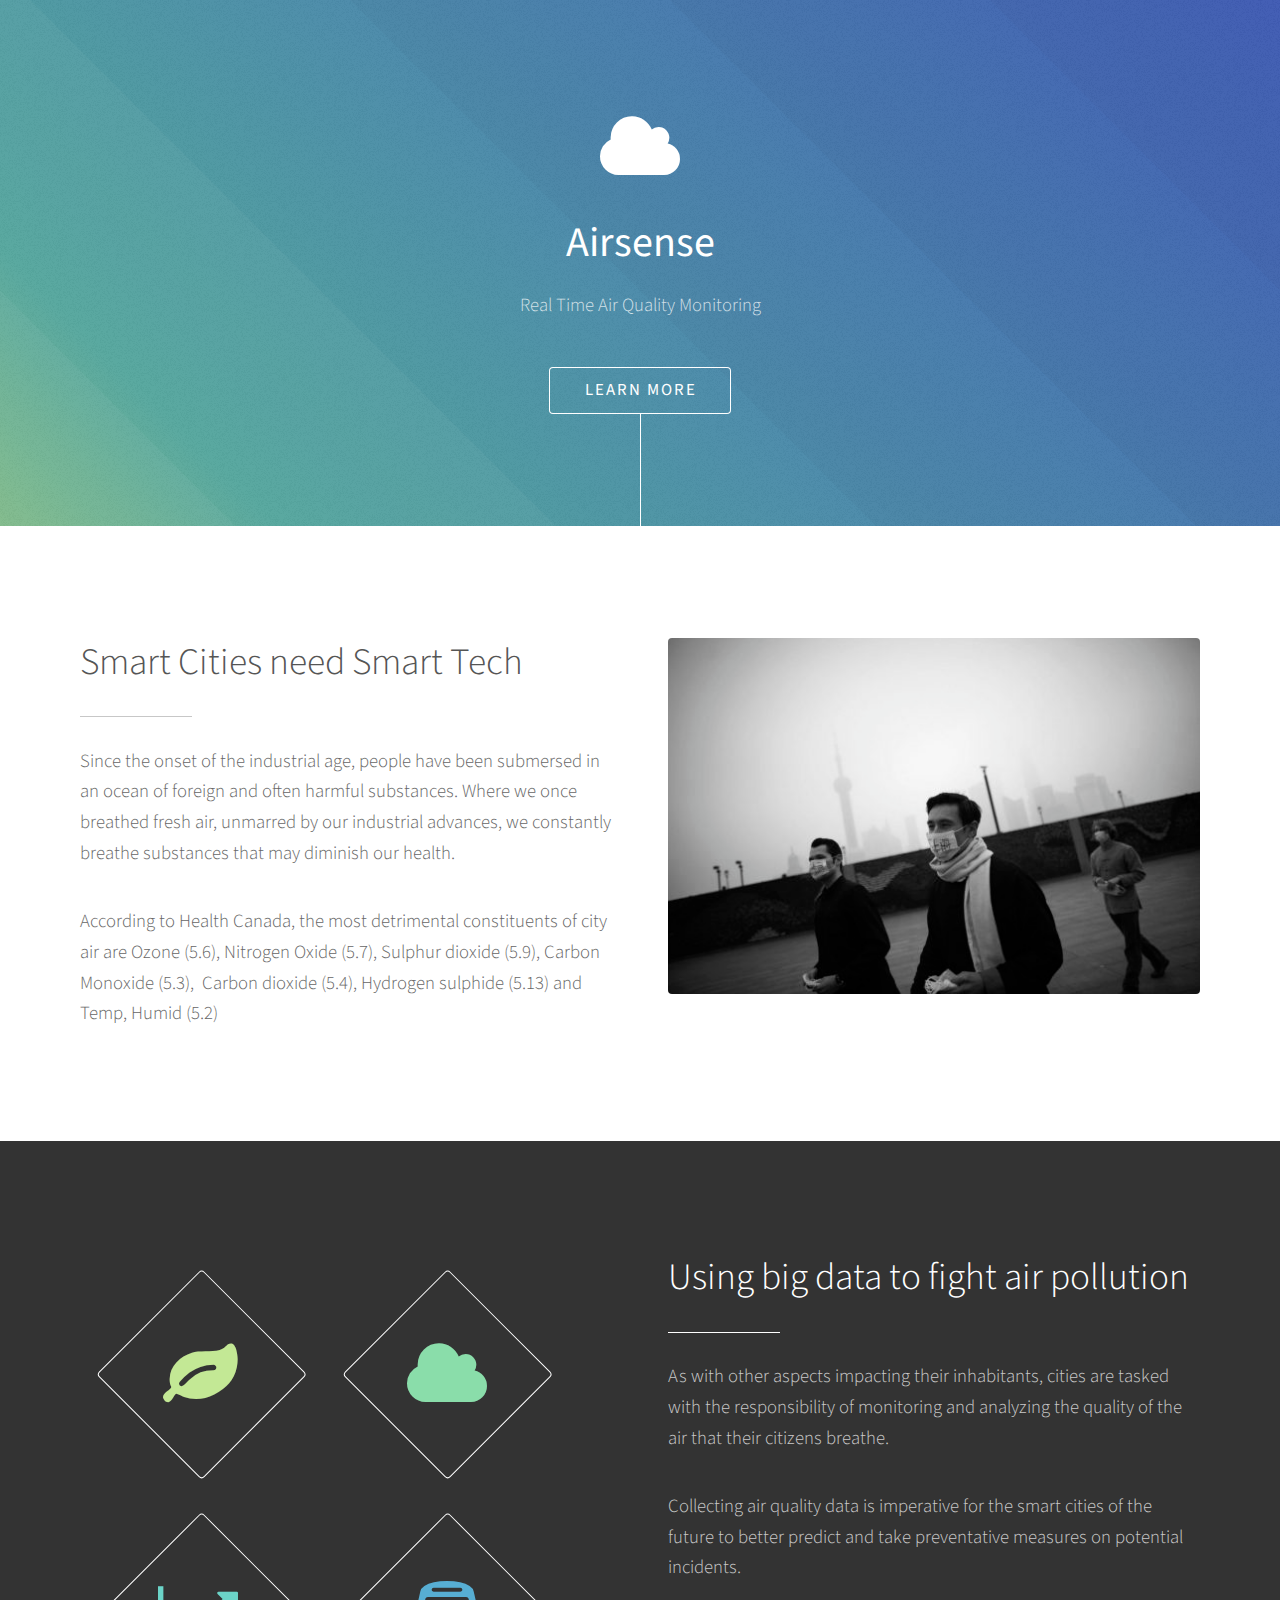
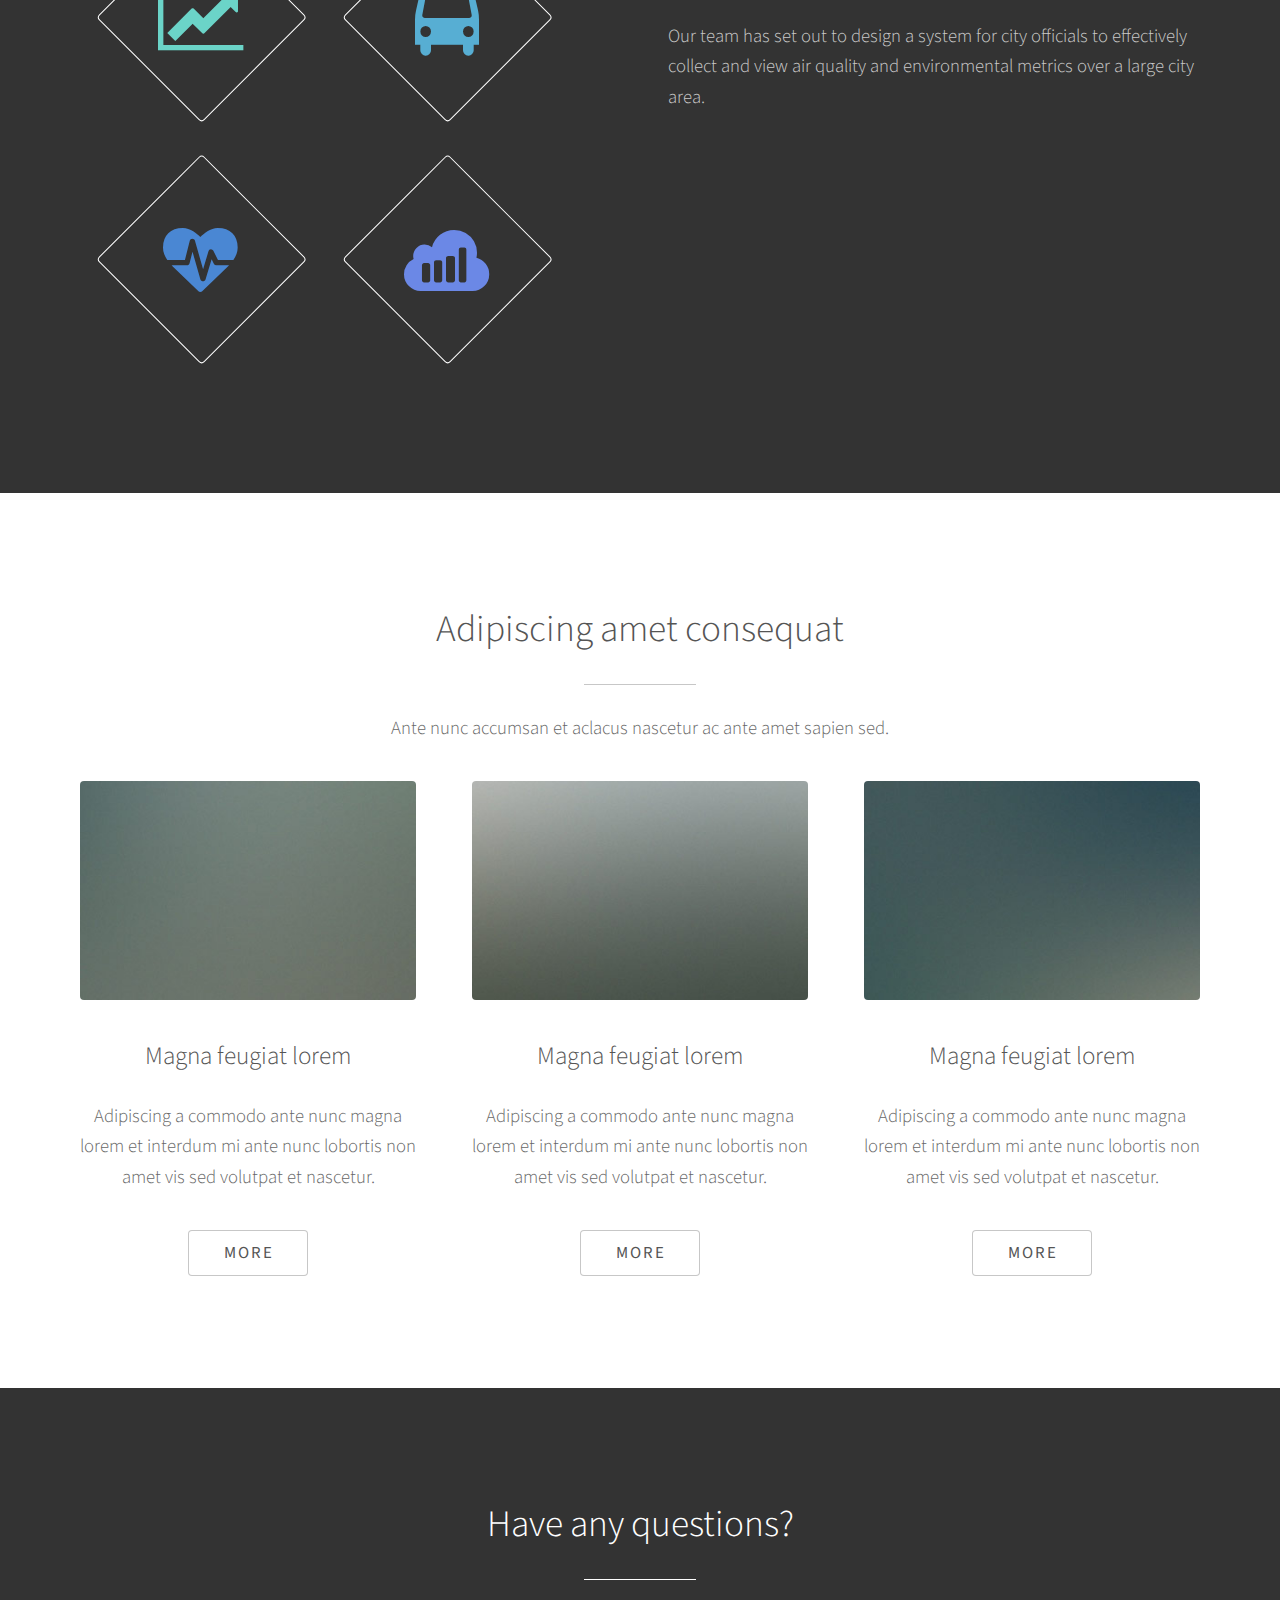
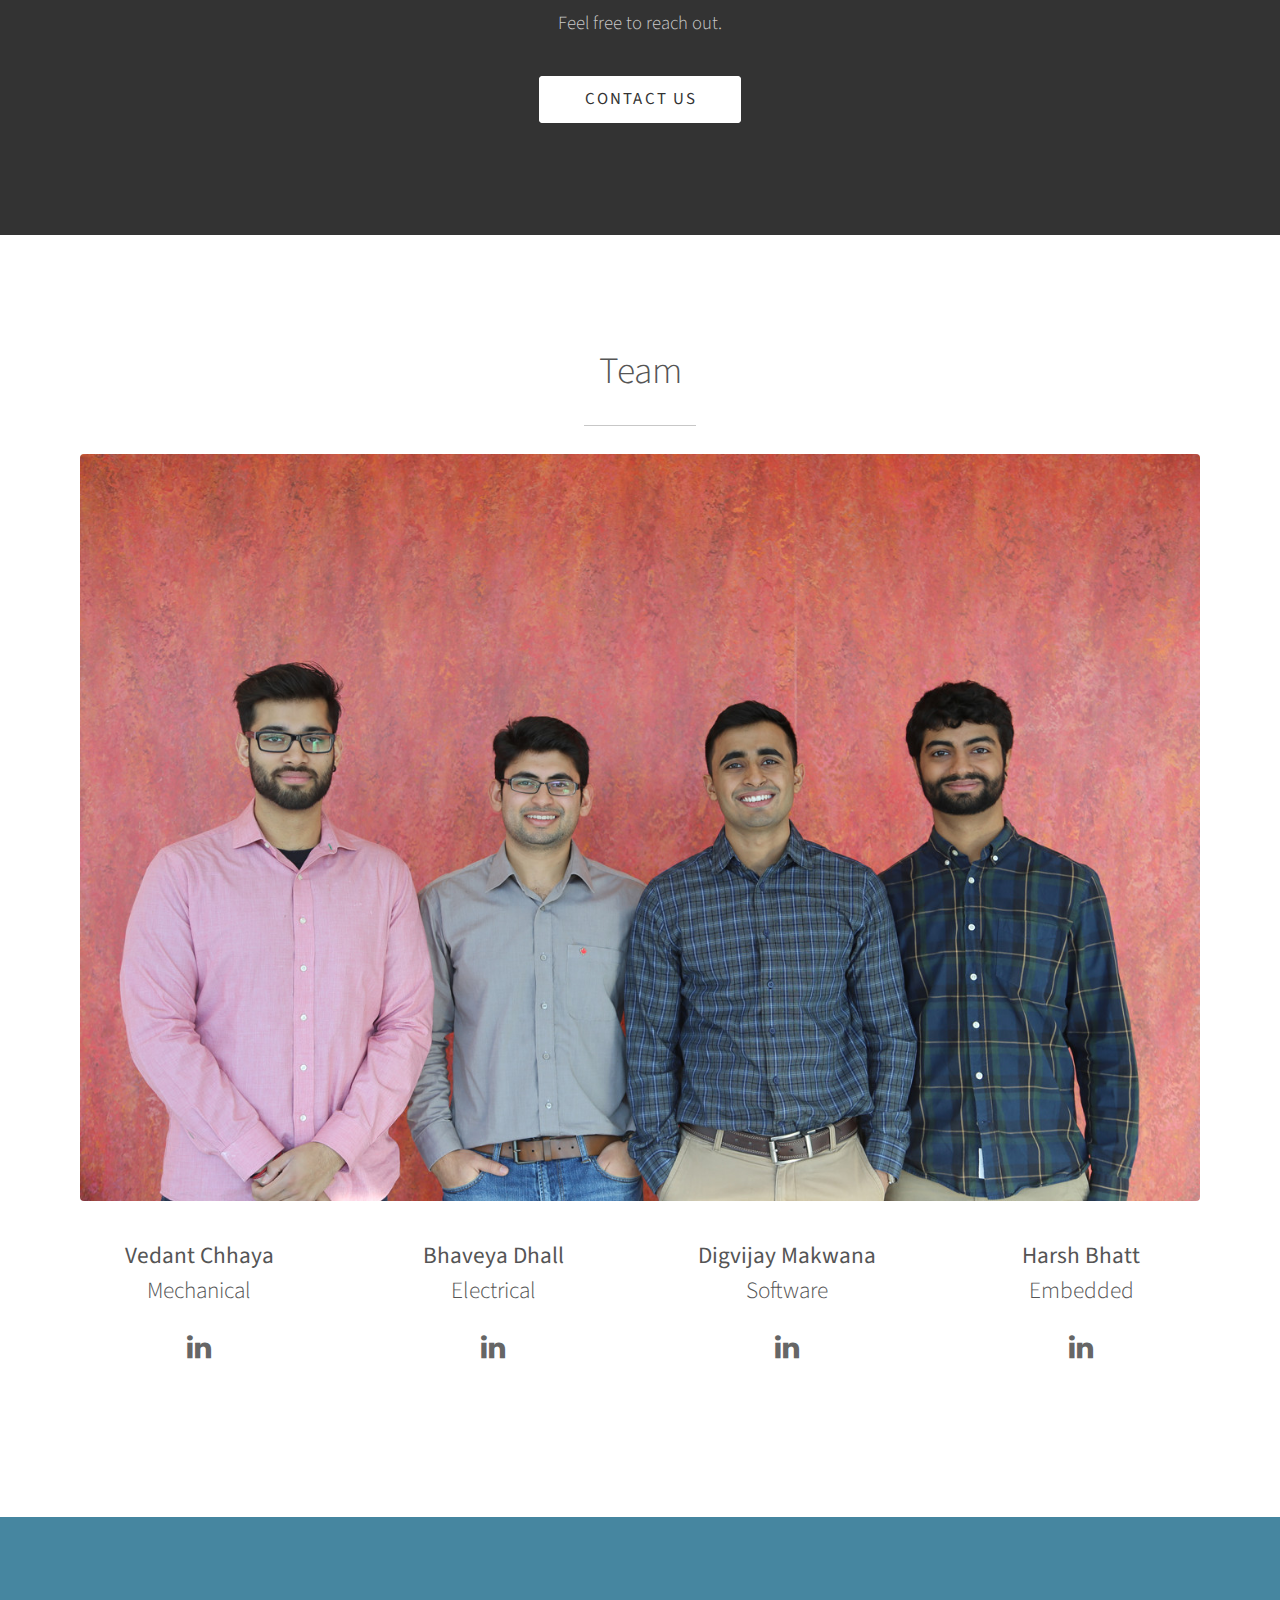
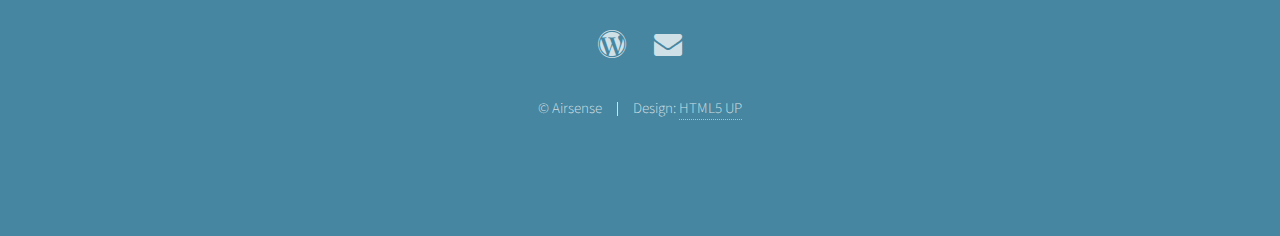
==== commit 0c8238d8: "changed icon and increased team picture resolution" ====
--- a/index.html
+++ b/index.html
@@ -56,7 +56,7 @@
 							<ul class="major-icons">
 								<li><span class="icon style1 major fa-leaf"></span></li>
 								<li><span class="icon style2 major fa-cloud"></span></li>
-								<li><span class="icon style3 major fa-building"></span></li>
+								<li><span class="icon style3 major fa-line-chart"></span></li>
 								<li><span class="icon style4 major fa-bus"></span></li>
 								<li><span class="icon style5 major fa-heartbeat"></span></li>
 								<li><span class="icon style6 major fa-sellsy"></span></li>
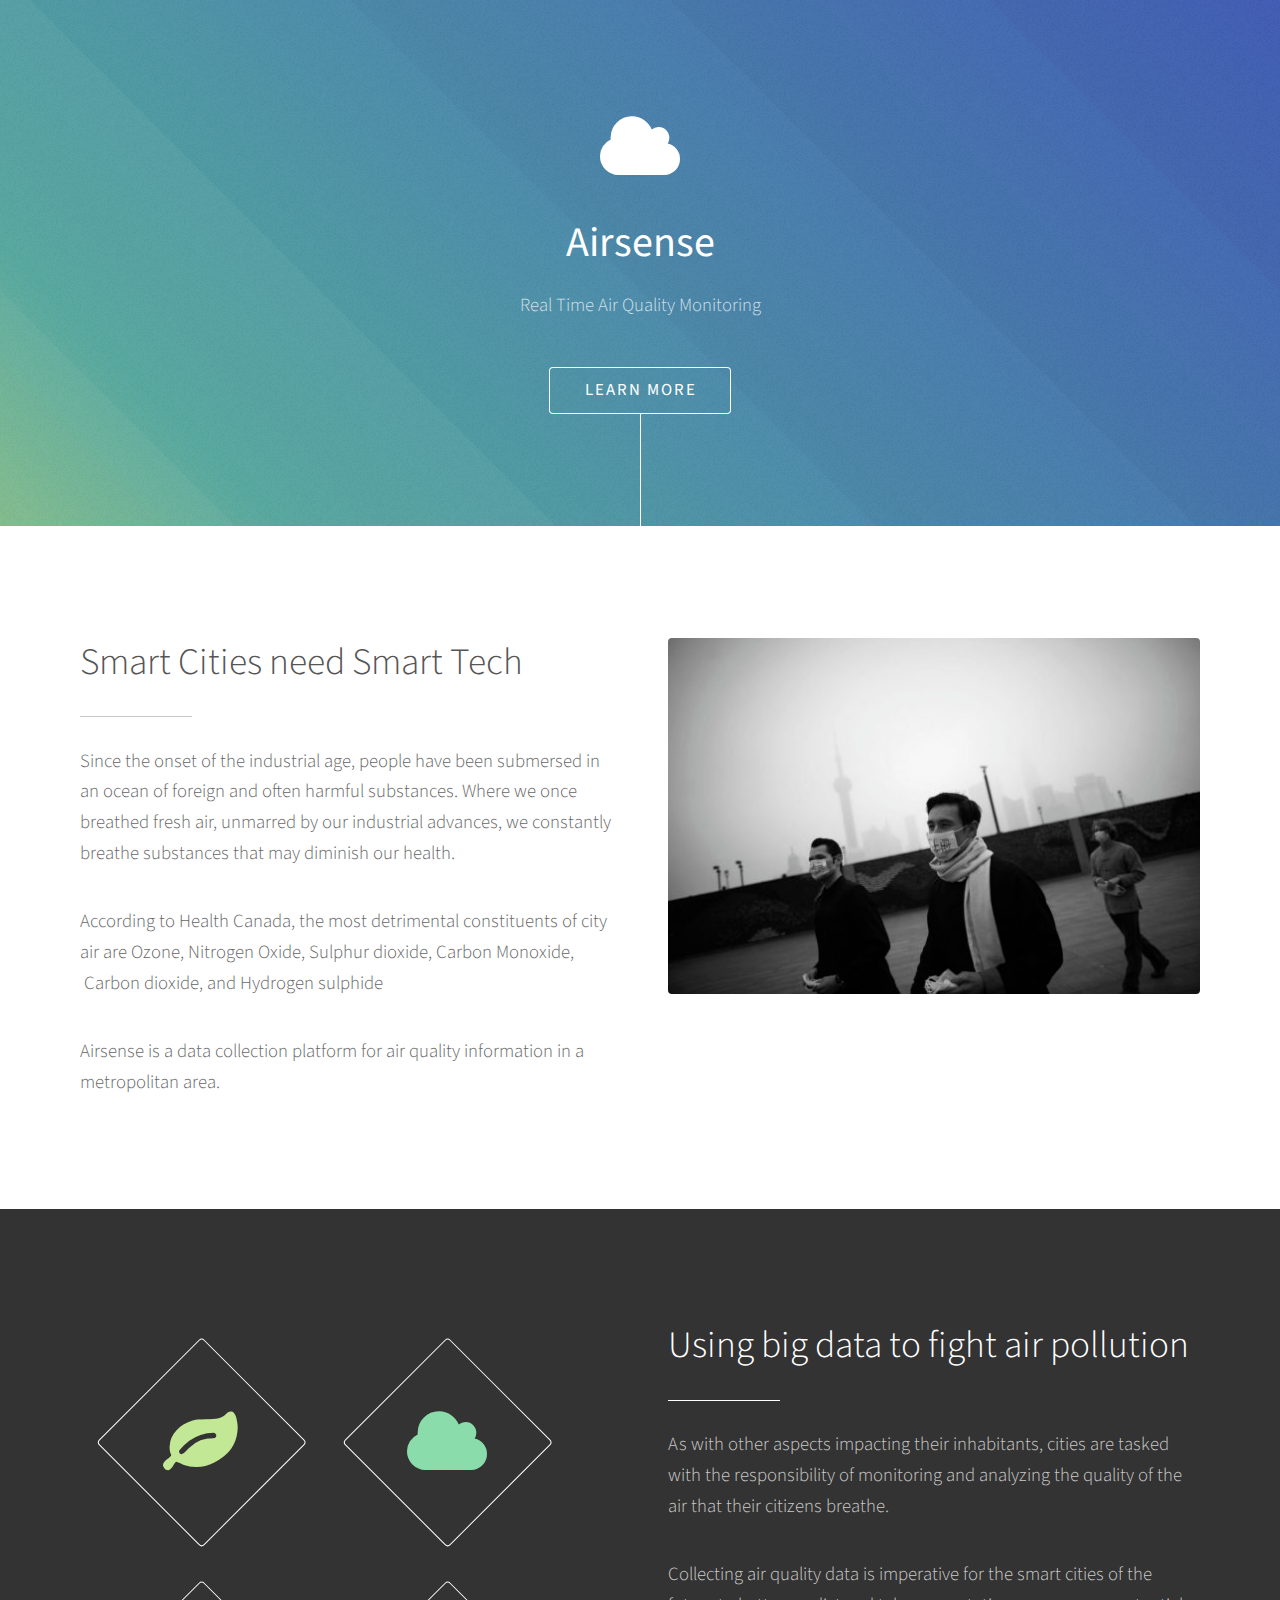
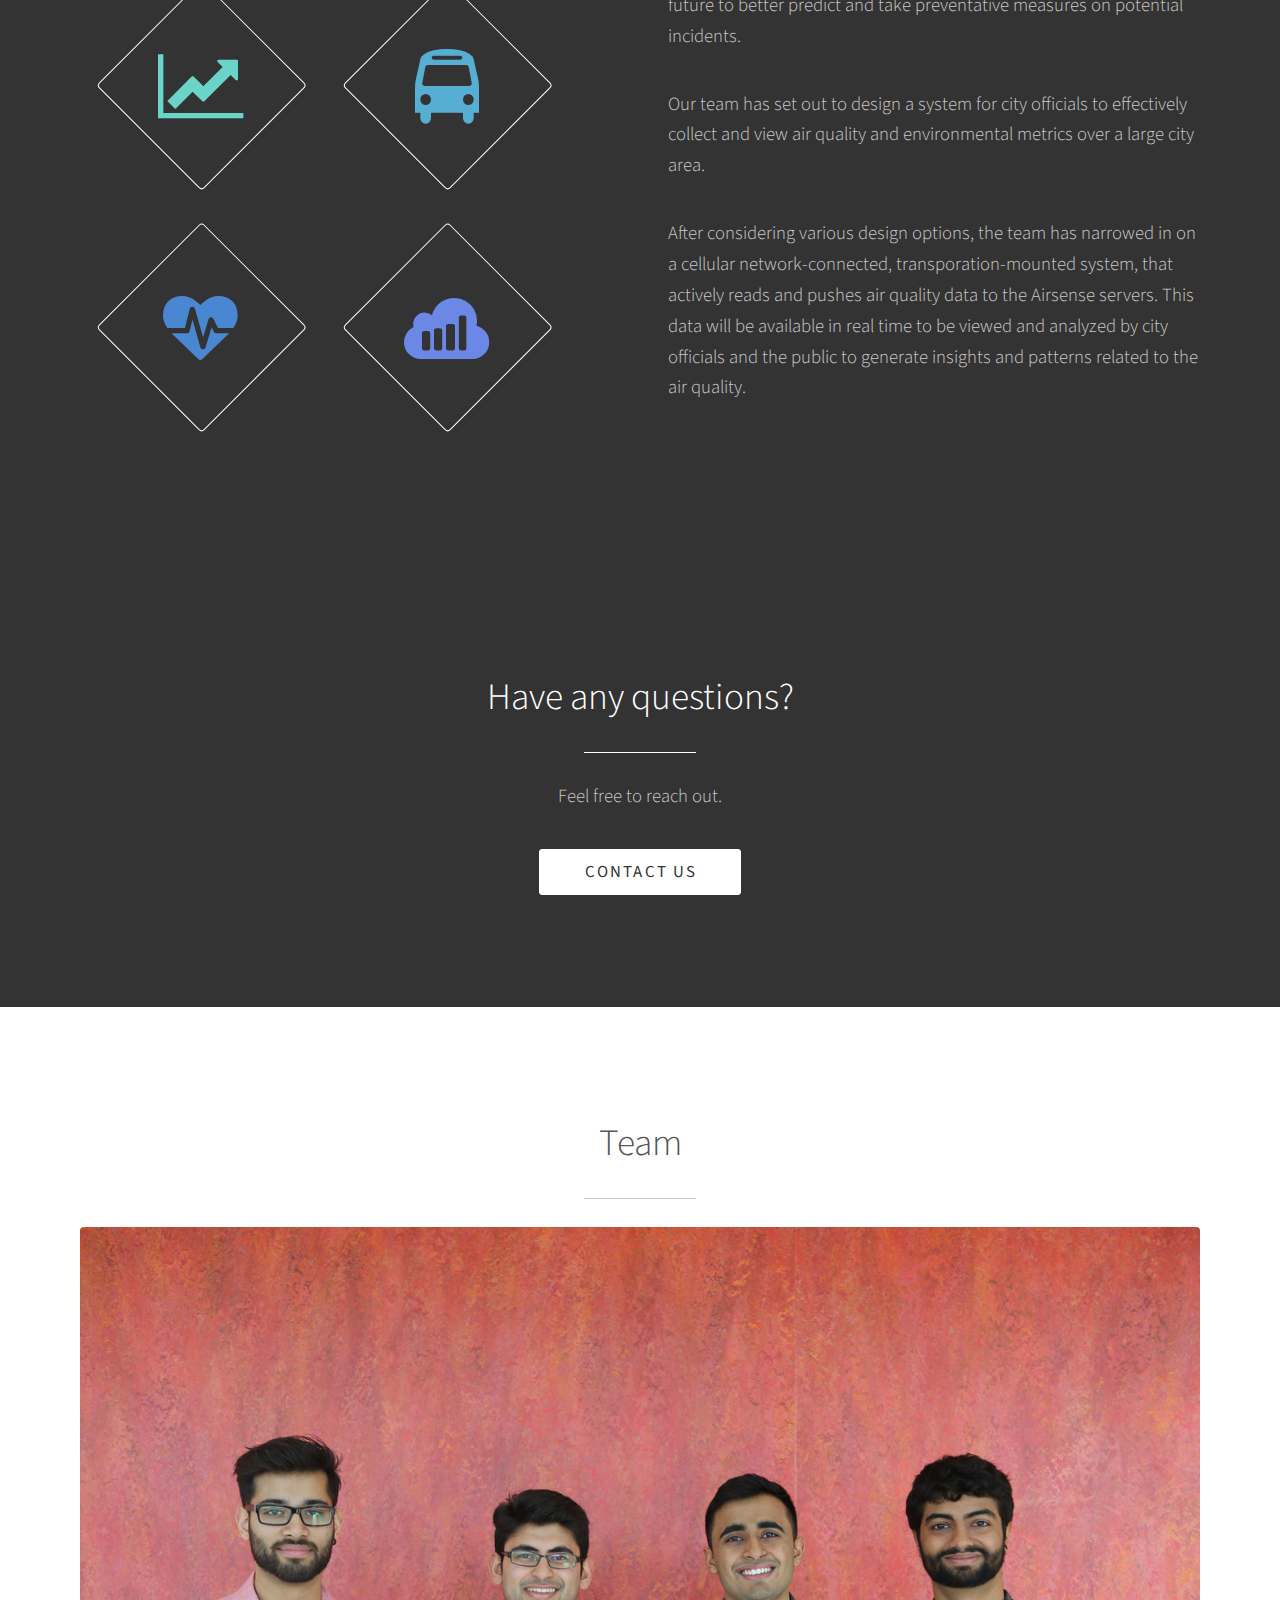
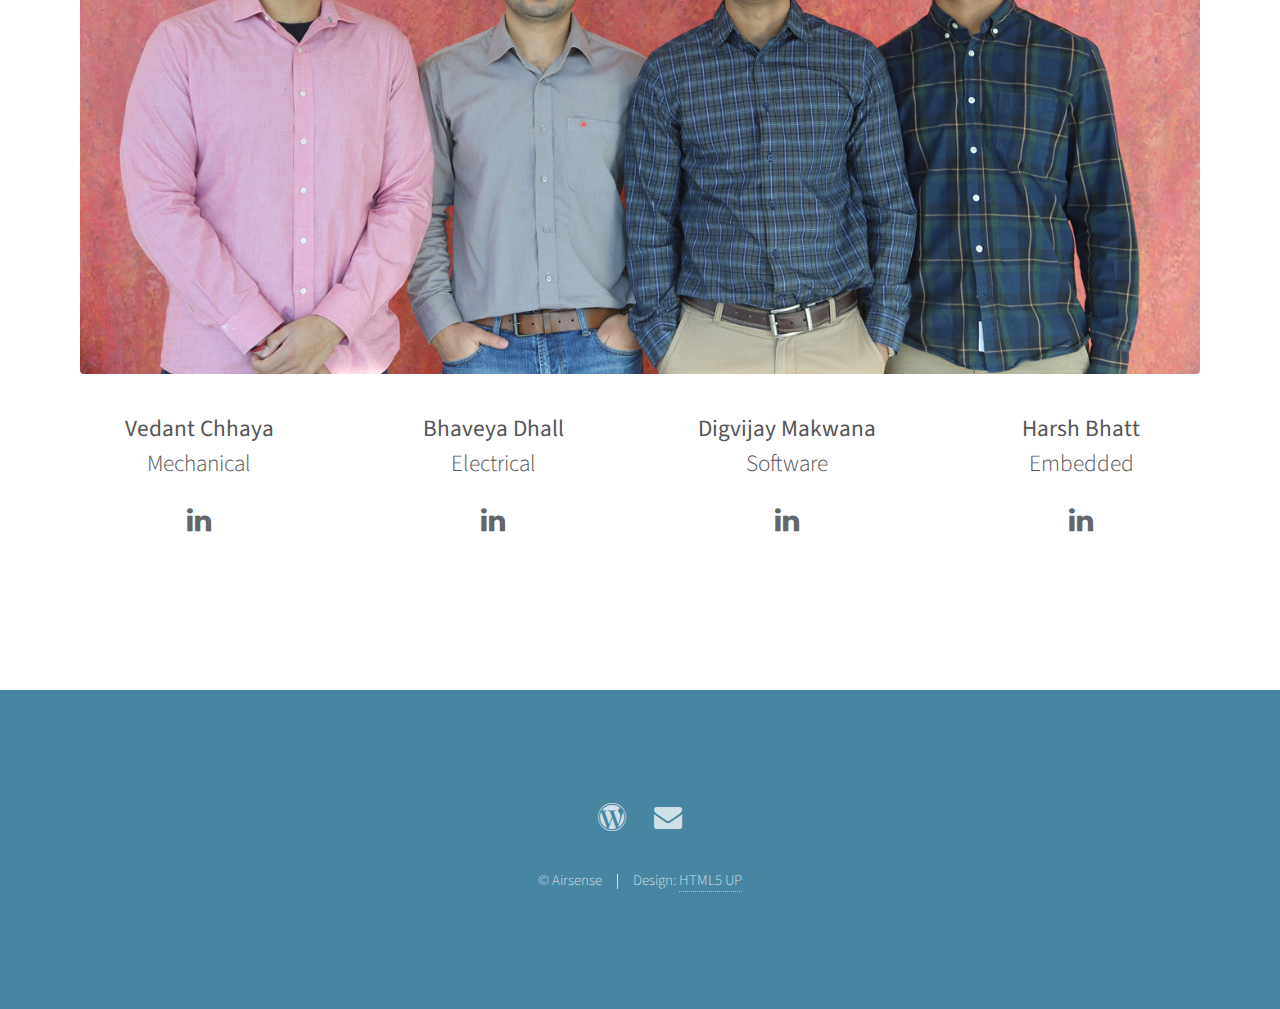
==== commit 0cf05d4f: "website cleanup, extra section removed, icons added" ====
--- a/index.html
+++ b/index.html
@@ -38,8 +38,9 @@
 							</header>
 							<p>Since the onset of the industrial age, people have been submersed in an ocean of foreign and often harmful substances. Where we once breathed fresh air, unmarred by our industrial advances, we constantly breathe substances that may diminish our health.</p>
 
-							<p>According to Health Canada, the most detrimental constituents of city air are Ozone (5.6), Nitrogen Oxide (5.7), Sulphur dioxide (5.9), Carbon Monoxide (5.3),  Carbon dioxide (5.4), Hydrogen sulphide (5.13) and Temp, Humid (5.2)</p>	
-<!-- 							<p>Airsense is a data collection platform for air quality information in a metropolitan area. It measures the most critical </p> -->
+							<p>According to Health Canada, the most detrimental constituents of city air are Ozone, Nitrogen Oxide, Sulphur dioxide, Carbon Monoxide,  Carbon dioxide, and Hydrogen sulphide</p>	
+							
+							<p>Airsense is a data collection platform for air quality information in a metropolitan area.</p>
 						</div>
 						<div class="6u$ 12u$(medium) important(medium)">
 							<span class="image fit"><img src="images/bad_air.png" alt="" /></span>
@@ -71,13 +72,16 @@
 							<p>Collecting air quality data is imperative for the smart cities of the future to better predict and take preventative measures on potential incidents.</p>
 
 							<p>Our team has set out to design a system for city officials to effectively collect and view air quality and environmental metrics over a large city area.</p>
+
+							<p>After considering various design options, the team has narrowed in on a cellular network-connected, transporation-mounted system, that actively reads and pushes air quality data to the Airsense servers. This data will be available in real time to be viewed and analyzed by city officials and the public to generate insights and patterns related to the air quality.</p>  
+
 						</div>
 					</div>
 				</div>
 			</section>
 
 		<!-- Three -->
-			<section id="three" class="main style1 special">
+<!-- 			<section id="three" class="main style1 special">
 				<div class="container">
 					<header class="major">
 						<h2>Adipiscing amet consequat</h2>
@@ -85,24 +89,24 @@
 					<p>Ante nunc accumsan et aclacus nascetur ac ante amet sapien sed.</p>
 					<div class="row 150%">
 						<div class="4u 12u$(medium)">
-							<span class="image fit"><img src="images/pic02.jpg" alt="" /></span>
-							<h3>Magna feugiat lorem</h3>
+							<span class="image halffit"><img src="images/cell_tower.png" alt="" /></span>
+							<h3>Collect</h3>
 							<p>Adipiscing a commodo ante nunc magna lorem et interdum mi ante nunc lobortis non amet vis sed volutpat et nascetur.</p>
 							<ul class="actions">
 								<li><a href="#" class="button">More</a></li>
 							</ul>
 						</div>
 						<div class="4u 12u$(medium)">
-							<span class="image fit"><img src="images/pic03.jpg" alt="" /></span>
-							<h3>Magna feugiat lorem</h3>
+							<span class="image halffit"><img src="images/trend.png" alt="" /><h3>Analyze</h3></span>
+							
 							<p>Adipiscing a commodo ante nunc magna lorem et interdum mi ante nunc lobortis non amet vis sed volutpat et nascetur.</p>
 							<ul class="actions">
 								<li><a href="#" class="button">More</a></li>
 							</ul>
 						</div>
 						<div class="4u$ 12u$(medium)">
-							<span class="image fit"><img src="images/pic04.jpg" alt="" /></span>
-							<h3>Magna feugiat lorem</h3>
+							<span class="image halffit"><img src="images/policyIcon.png" alt="" />
+							<h3>Implement</h3></span>
 							<p>Adipiscing a commodo ante nunc magna lorem et interdum mi ante nunc lobortis non amet vis sed volutpat et nascetur.</p>
 							<ul class="actions">
 								<li><a href="#" class="button">More</a></li>
@@ -110,7 +114,7 @@
 						</div>
 					</div>
 				</div>
-			</section>
+			</section> -->
 
 		<!-- Four -->
 			<section id="four" class="main style2 special">
--- a/assets/css/main.css
+++ b/assets/css/main.css
@@ -2329,6 +2329,15 @@
 
 			.image.fit img {
 				width: 100%;
+			}
+
+		.image.halffit {
+			float: center;
+			margin: 0 0 2em 0;
+			width: 60%;
+		}
+			.image.halffit img {
+				width: 60%;
 			}
 
 /* List */
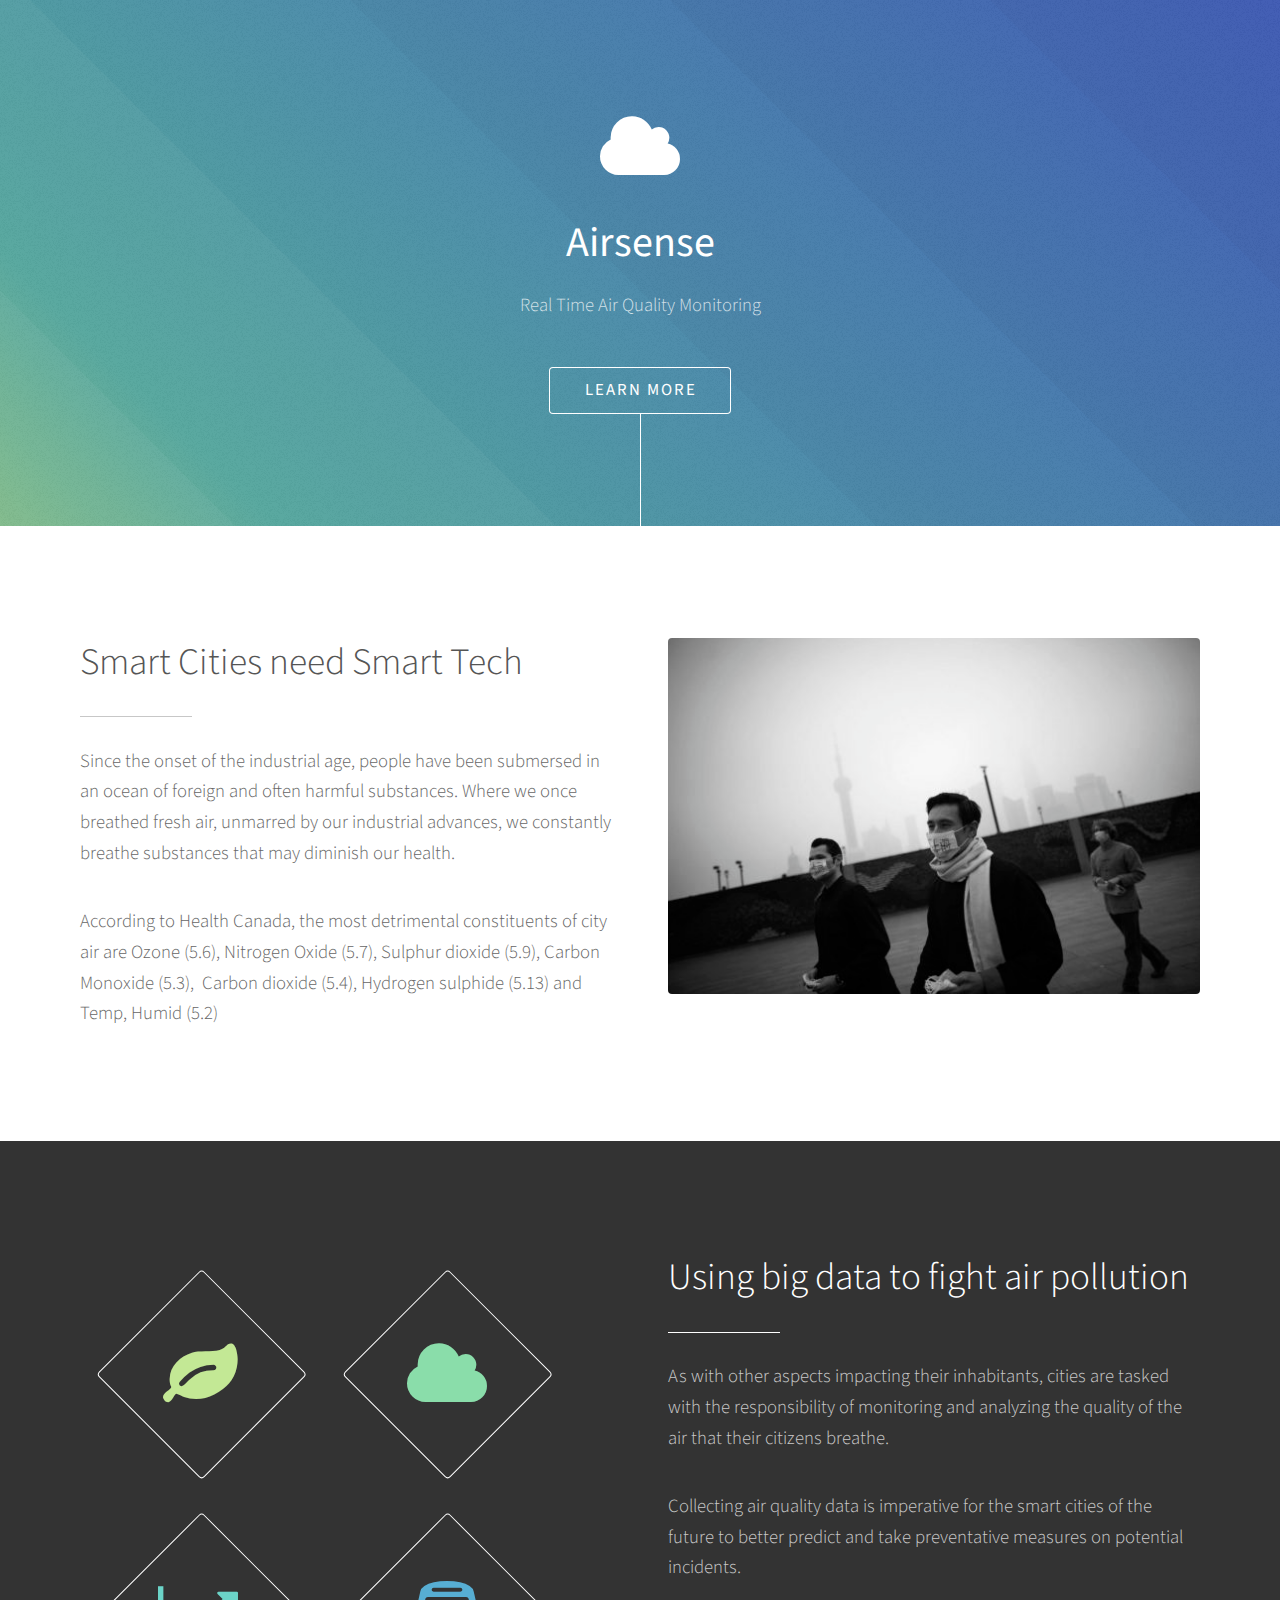
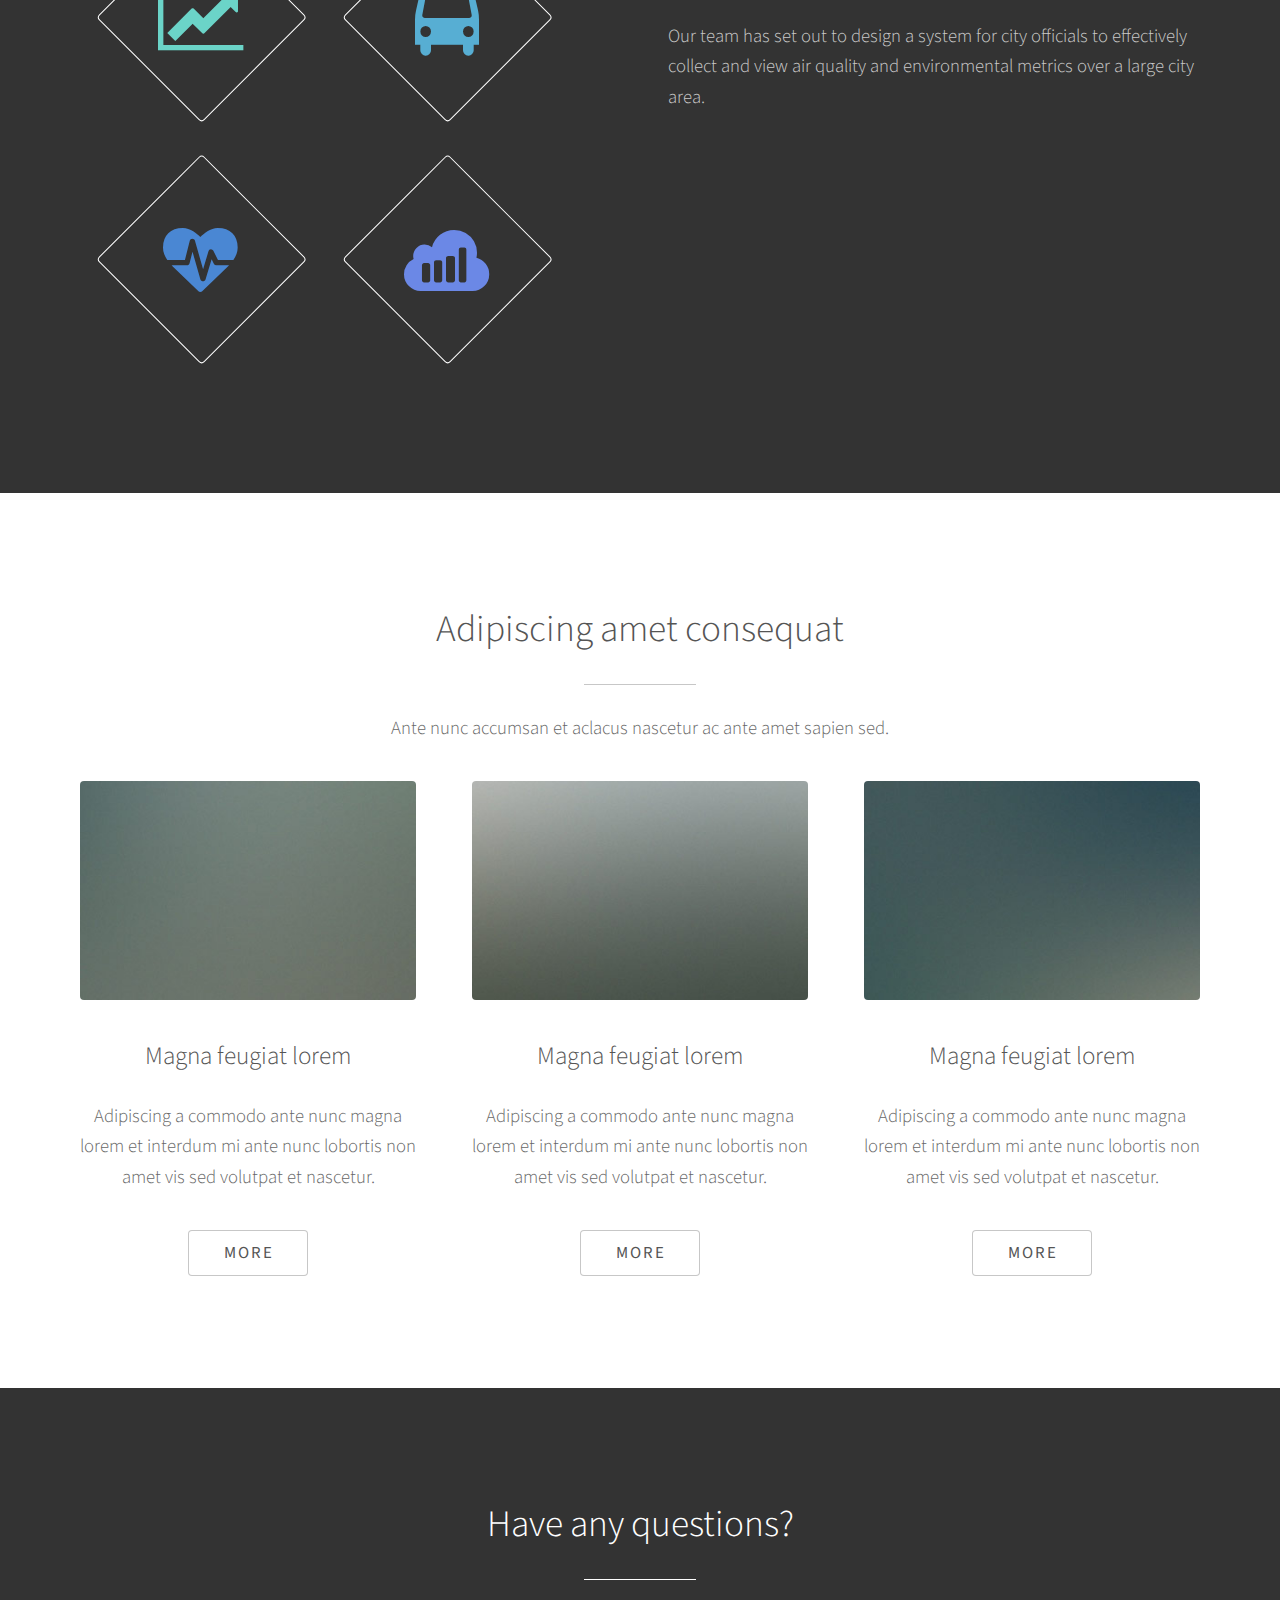
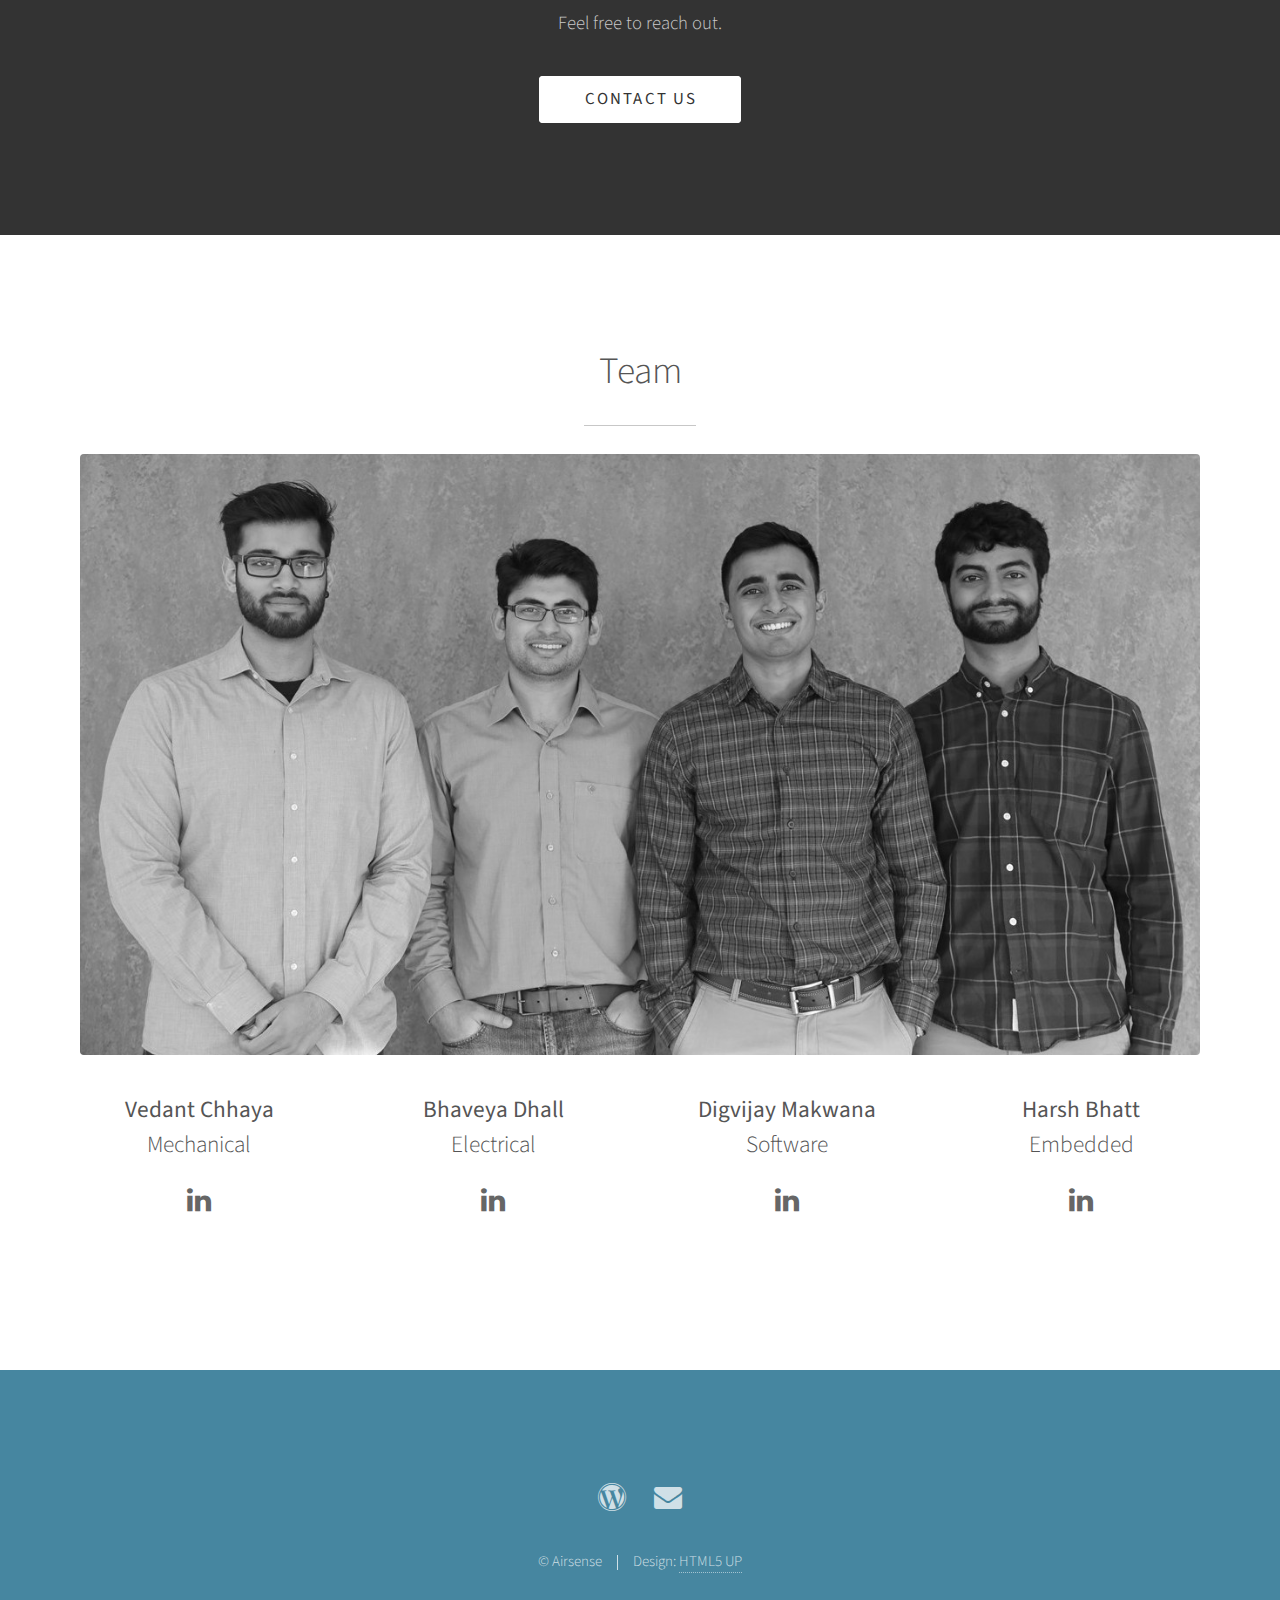
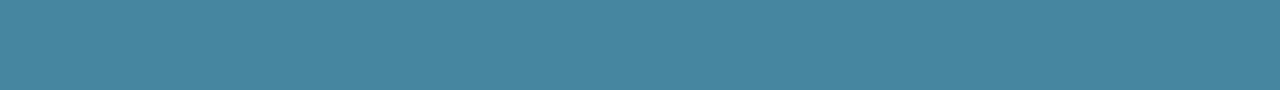
==== commit 487f4557: "Revert "website cleanup, extra section removed, icons added"" ====
--- a/index.html
+++ b/index.html
@@ -38,9 +38,8 @@
 							</header>
 							<p>Since the onset of the industrial age, people have been submersed in an ocean of foreign and often harmful substances. Where we once breathed fresh air, unmarred by our industrial advances, we constantly breathe substances that may diminish our health.</p>
 
-							<p>According to Health Canada, the most detrimental constituents of city air are Ozone, Nitrogen Oxide, Sulphur dioxide, Carbon Monoxide,  Carbon dioxide, and Hydrogen sulphide</p>	
-							
-							<p>Airsense is a data collection platform for air quality information in a metropolitan area.</p>
+							<p>According to Health Canada, the most detrimental constituents of city air are Ozone (5.6), Nitrogen Oxide (5.7), Sulphur dioxide (5.9), Carbon Monoxide (5.3),  Carbon dioxide (5.4), Hydrogen sulphide (5.13) and Temp, Humid (5.2)</p>	
+<!-- 							<p>Airsense is a data collection platform for air quality information in a metropolitan area. It measures the most critical </p> -->
 						</div>
 						<div class="6u$ 12u$(medium) important(medium)">
 							<span class="image fit"><img src="images/bad_air.png" alt="" /></span>
@@ -72,16 +71,13 @@
 							<p>Collecting air quality data is imperative for the smart cities of the future to better predict and take preventative measures on potential incidents.</p>
 
 							<p>Our team has set out to design a system for city officials to effectively collect and view air quality and environmental metrics over a large city area.</p>
-
-							<p>After considering various design options, the team has narrowed in on a cellular network-connected, transporation-mounted system, that actively reads and pushes air quality data to the Airsense servers. This data will be available in real time to be viewed and analyzed by city officials and the public to generate insights and patterns related to the air quality.</p>  
-
 						</div>
 					</div>
 				</div>
 			</section>
 
 		<!-- Three -->
-<!-- 			<section id="three" class="main style1 special">
+			<section id="three" class="main style1 special">
 				<div class="container">
 					<header class="major">
 						<h2>Adipiscing amet consequat</h2>
@@ -89,24 +85,24 @@
 					<p>Ante nunc accumsan et aclacus nascetur ac ante amet sapien sed.</p>
 					<div class="row 150%">
 						<div class="4u 12u$(medium)">
-							<span class="image halffit"><img src="images/cell_tower.png" alt="" /></span>
-							<h3>Collect</h3>
+							<span class="image fit"><img src="images/pic02.jpg" alt="" /></span>
+							<h3>Magna feugiat lorem</h3>
 							<p>Adipiscing a commodo ante nunc magna lorem et interdum mi ante nunc lobortis non amet vis sed volutpat et nascetur.</p>
 							<ul class="actions">
 								<li><a href="#" class="button">More</a></li>
 							</ul>
 						</div>
 						<div class="4u 12u$(medium)">
-							<span class="image halffit"><img src="images/trend.png" alt="" /><h3>Analyze</h3></span>
-							
+							<span class="image fit"><img src="images/pic03.jpg" alt="" /></span>
+							<h3>Magna feugiat lorem</h3>
 							<p>Adipiscing a commodo ante nunc magna lorem et interdum mi ante nunc lobortis non amet vis sed volutpat et nascetur.</p>
 							<ul class="actions">
 								<li><a href="#" class="button">More</a></li>
 							</ul>
 						</div>
 						<div class="4u$ 12u$(medium)">
-							<span class="image halffit"><img src="images/policyIcon.png" alt="" />
-							<h3>Implement</h3></span>
+							<span class="image fit"><img src="images/pic04.jpg" alt="" /></span>
+							<h3>Magna feugiat lorem</h3>
 							<p>Adipiscing a commodo ante nunc magna lorem et interdum mi ante nunc lobortis non amet vis sed volutpat et nascetur.</p>
 							<ul class="actions">
 								<li><a href="#" class="button">More</a></li>
@@ -114,7 +110,7 @@
 						</div>
 					</div>
 				</div>
-			</section> -->
+			</section>
 
 		<!-- Four -->
 			<section id="four" class="main style2 special">
--- a/assets/css/main.css
+++ b/assets/css/main.css
@@ -2329,15 +2329,6 @@
 
 			.image.fit img {
 				width: 100%;
-			}
-
-		.image.halffit {
-			float: center;
-			margin: 0 0 2em 0;
-			width: 60%;
-		}
-			.image.halffit img {
-				width: 60%;
 			}
 
 /* List */
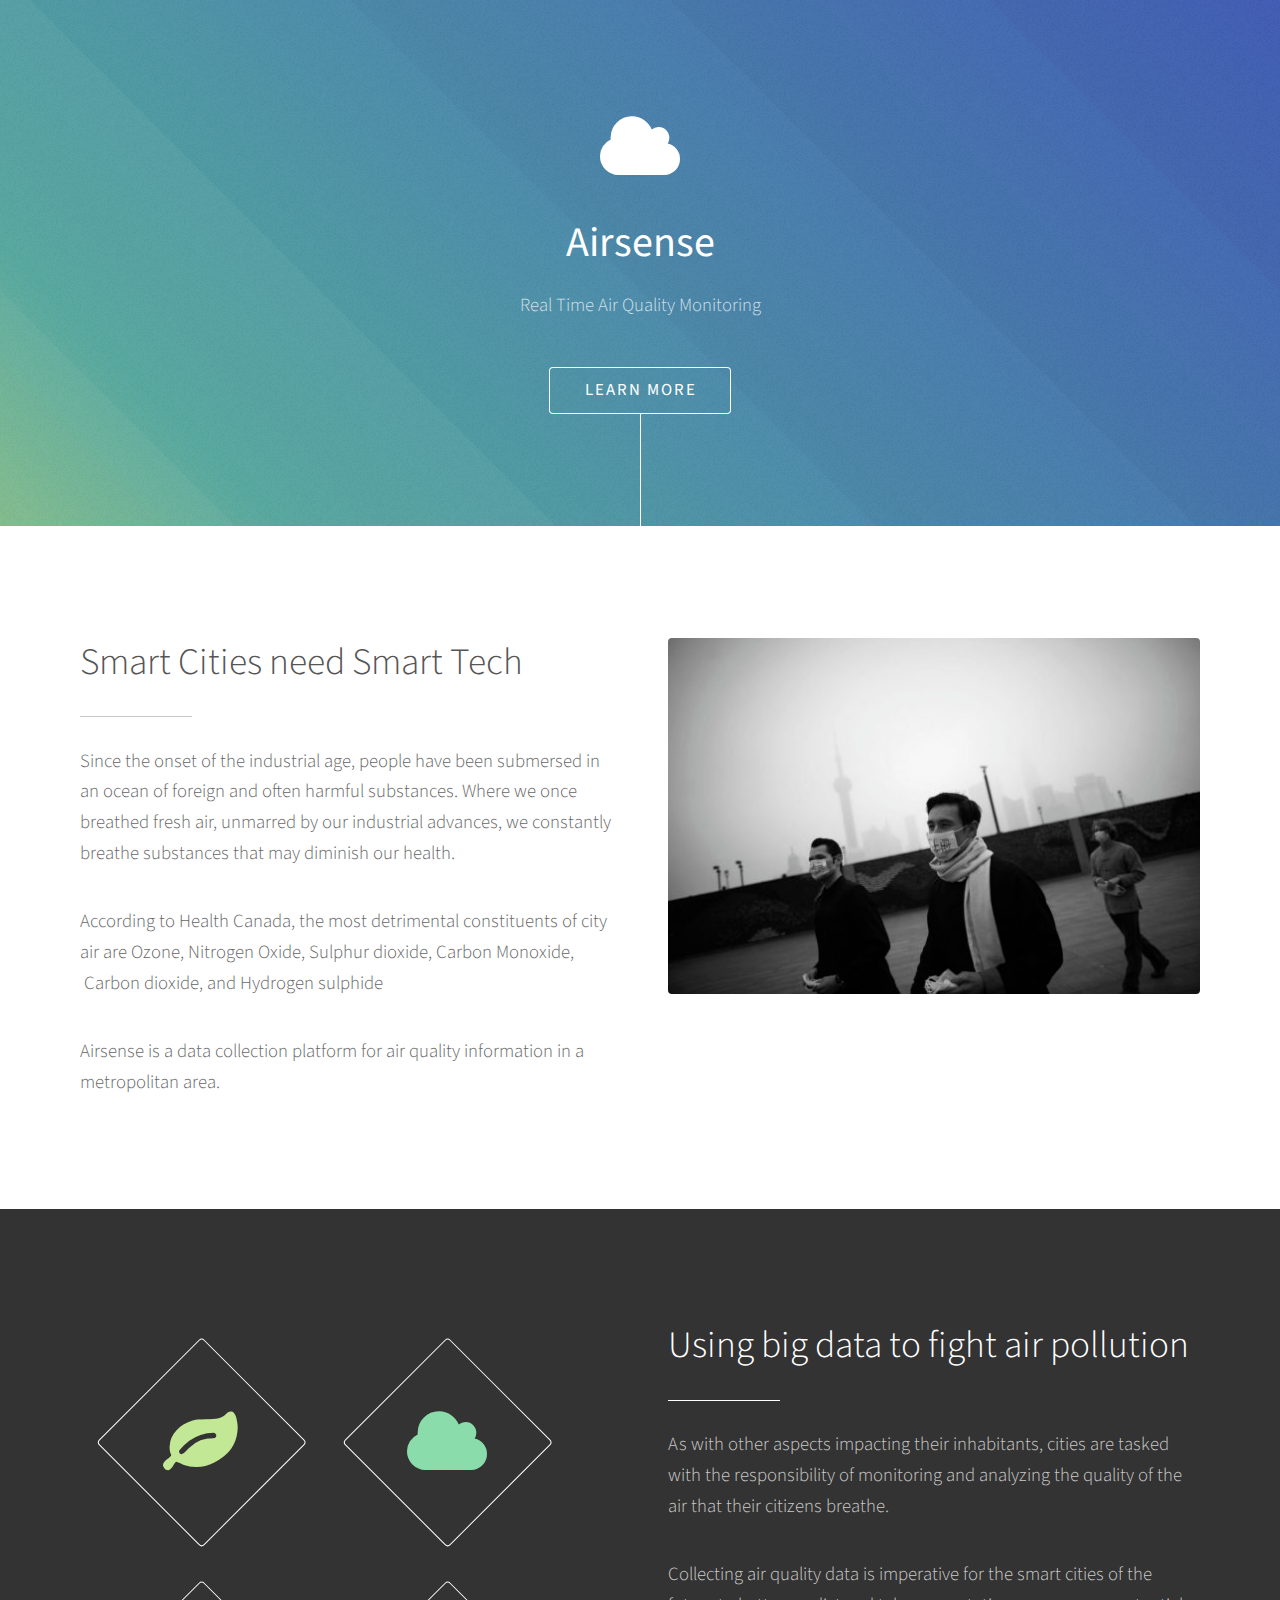
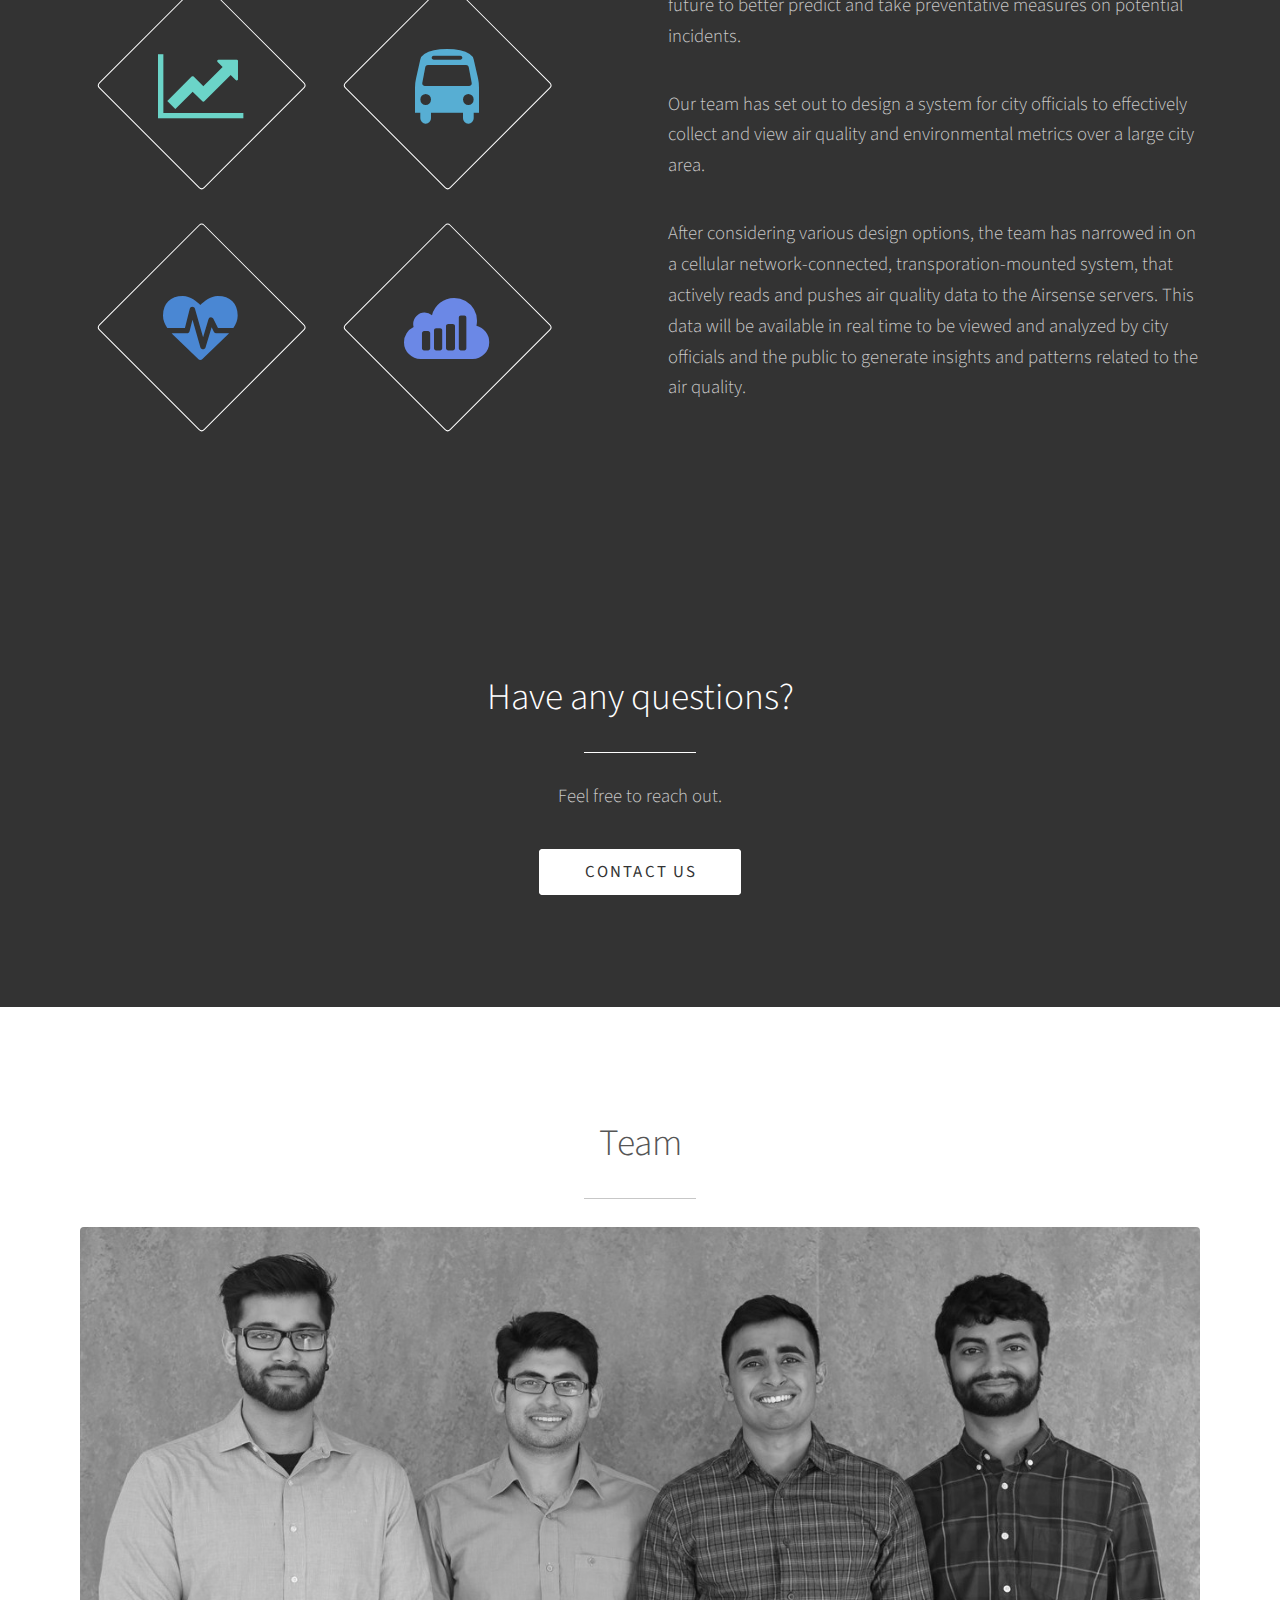
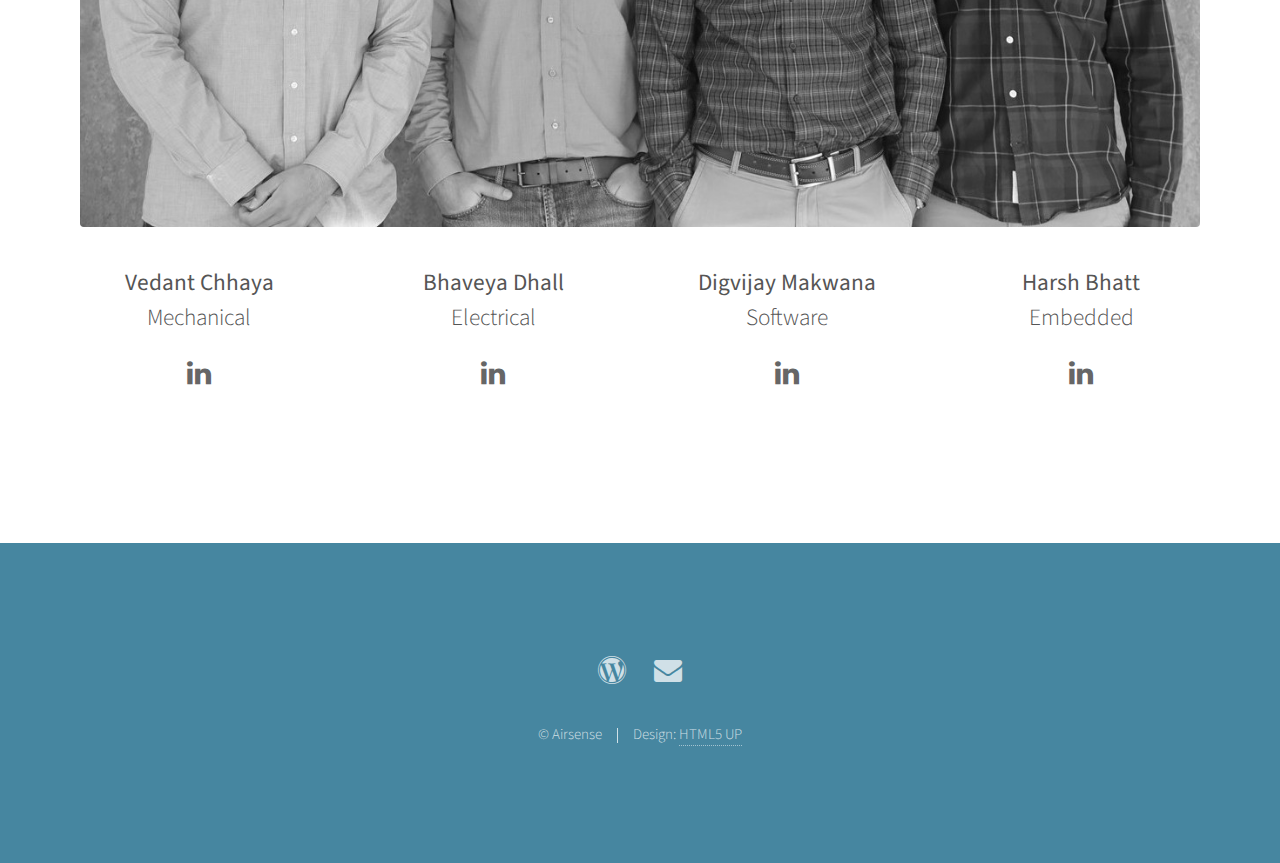
==== commit 347ef8a0: "Revert "Revert "website cleanup, extra section removed, icons added""" ====
--- a/index.html
+++ b/index.html
@@ -38,8 +38,9 @@
 							</header>
 							<p>Since the onset of the industrial age, people have been submersed in an ocean of foreign and often harmful substances. Where we once breathed fresh air, unmarred by our industrial advances, we constantly breathe substances that may diminish our health.</p>
 
-							<p>According to Health Canada, the most detrimental constituents of city air are Ozone (5.6), Nitrogen Oxide (5.7), Sulphur dioxide (5.9), Carbon Monoxide (5.3),  Carbon dioxide (5.4), Hydrogen sulphide (5.13) and Temp, Humid (5.2)</p>	
-<!-- 							<p>Airsense is a data collection platform for air quality information in a metropolitan area. It measures the most critical </p> -->
+							<p>According to Health Canada, the most detrimental constituents of city air are Ozone, Nitrogen Oxide, Sulphur dioxide, Carbon Monoxide,  Carbon dioxide, and Hydrogen sulphide</p>	
+							
+							<p>Airsense is a data collection platform for air quality information in a metropolitan area.</p>
 						</div>
 						<div class="6u$ 12u$(medium) important(medium)">
 							<span class="image fit"><img src="images/bad_air.png" alt="" /></span>
@@ -71,13 +72,16 @@
 							<p>Collecting air quality data is imperative for the smart cities of the future to better predict and take preventative measures on potential incidents.</p>
 
 							<p>Our team has set out to design a system for city officials to effectively collect and view air quality and environmental metrics over a large city area.</p>
+
+							<p>After considering various design options, the team has narrowed in on a cellular network-connected, transporation-mounted system, that actively reads and pushes air quality data to the Airsense servers. This data will be available in real time to be viewed and analyzed by city officials and the public to generate insights and patterns related to the air quality.</p>  
+
 						</div>
 					</div>
 				</div>
 			</section>
 
 		<!-- Three -->
-			<section id="three" class="main style1 special">
+<!-- 			<section id="three" class="main style1 special">
 				<div class="container">
 					<header class="major">
 						<h2>Adipiscing amet consequat</h2>
@@ -85,24 +89,24 @@
 					<p>Ante nunc accumsan et aclacus nascetur ac ante amet sapien sed.</p>
 					<div class="row 150%">
 						<div class="4u 12u$(medium)">
-							<span class="image fit"><img src="images/pic02.jpg" alt="" /></span>
-							<h3>Magna feugiat lorem</h3>
+							<span class="image halffit"><img src="images/cell_tower.png" alt="" /></span>
+							<h3>Collect</h3>
 							<p>Adipiscing a commodo ante nunc magna lorem et interdum mi ante nunc lobortis non amet vis sed volutpat et nascetur.</p>
 							<ul class="actions">
 								<li><a href="#" class="button">More</a></li>
 							</ul>
 						</div>
 						<div class="4u 12u$(medium)">
-							<span class="image fit"><img src="images/pic03.jpg" alt="" /></span>
-							<h3>Magna feugiat lorem</h3>
+							<span class="image halffit"><img src="images/trend.png" alt="" /><h3>Analyze</h3></span>
+							
 							<p>Adipiscing a commodo ante nunc magna lorem et interdum mi ante nunc lobortis non amet vis sed volutpat et nascetur.</p>
 							<ul class="actions">
 								<li><a href="#" class="button">More</a></li>
 							</ul>
 						</div>
 						<div class="4u$ 12u$(medium)">
-							<span class="image fit"><img src="images/pic04.jpg" alt="" /></span>
-							<h3>Magna feugiat lorem</h3>
+							<span class="image halffit"><img src="images/policyIcon.png" alt="" />
+							<h3>Implement</h3></span>
 							<p>Adipiscing a commodo ante nunc magna lorem et interdum mi ante nunc lobortis non amet vis sed volutpat et nascetur.</p>
 							<ul class="actions">
 								<li><a href="#" class="button">More</a></li>
@@ -110,7 +114,7 @@
 						</div>
 					</div>
 				</div>
-			</section>
+			</section> -->
 
 		<!-- Four -->
 			<section id="four" class="main style2 special">
--- a/assets/css/main.css
+++ b/assets/css/main.css
@@ -2329,6 +2329,15 @@
 
 			.image.fit img {
 				width: 100%;
+			}
+
+		.image.halffit {
+			float: center;
+			margin: 0 0 2em 0;
+			width: 60%;
+		}
+			.image.halffit img {
+				width: 60%;
 			}
 
 /* List */
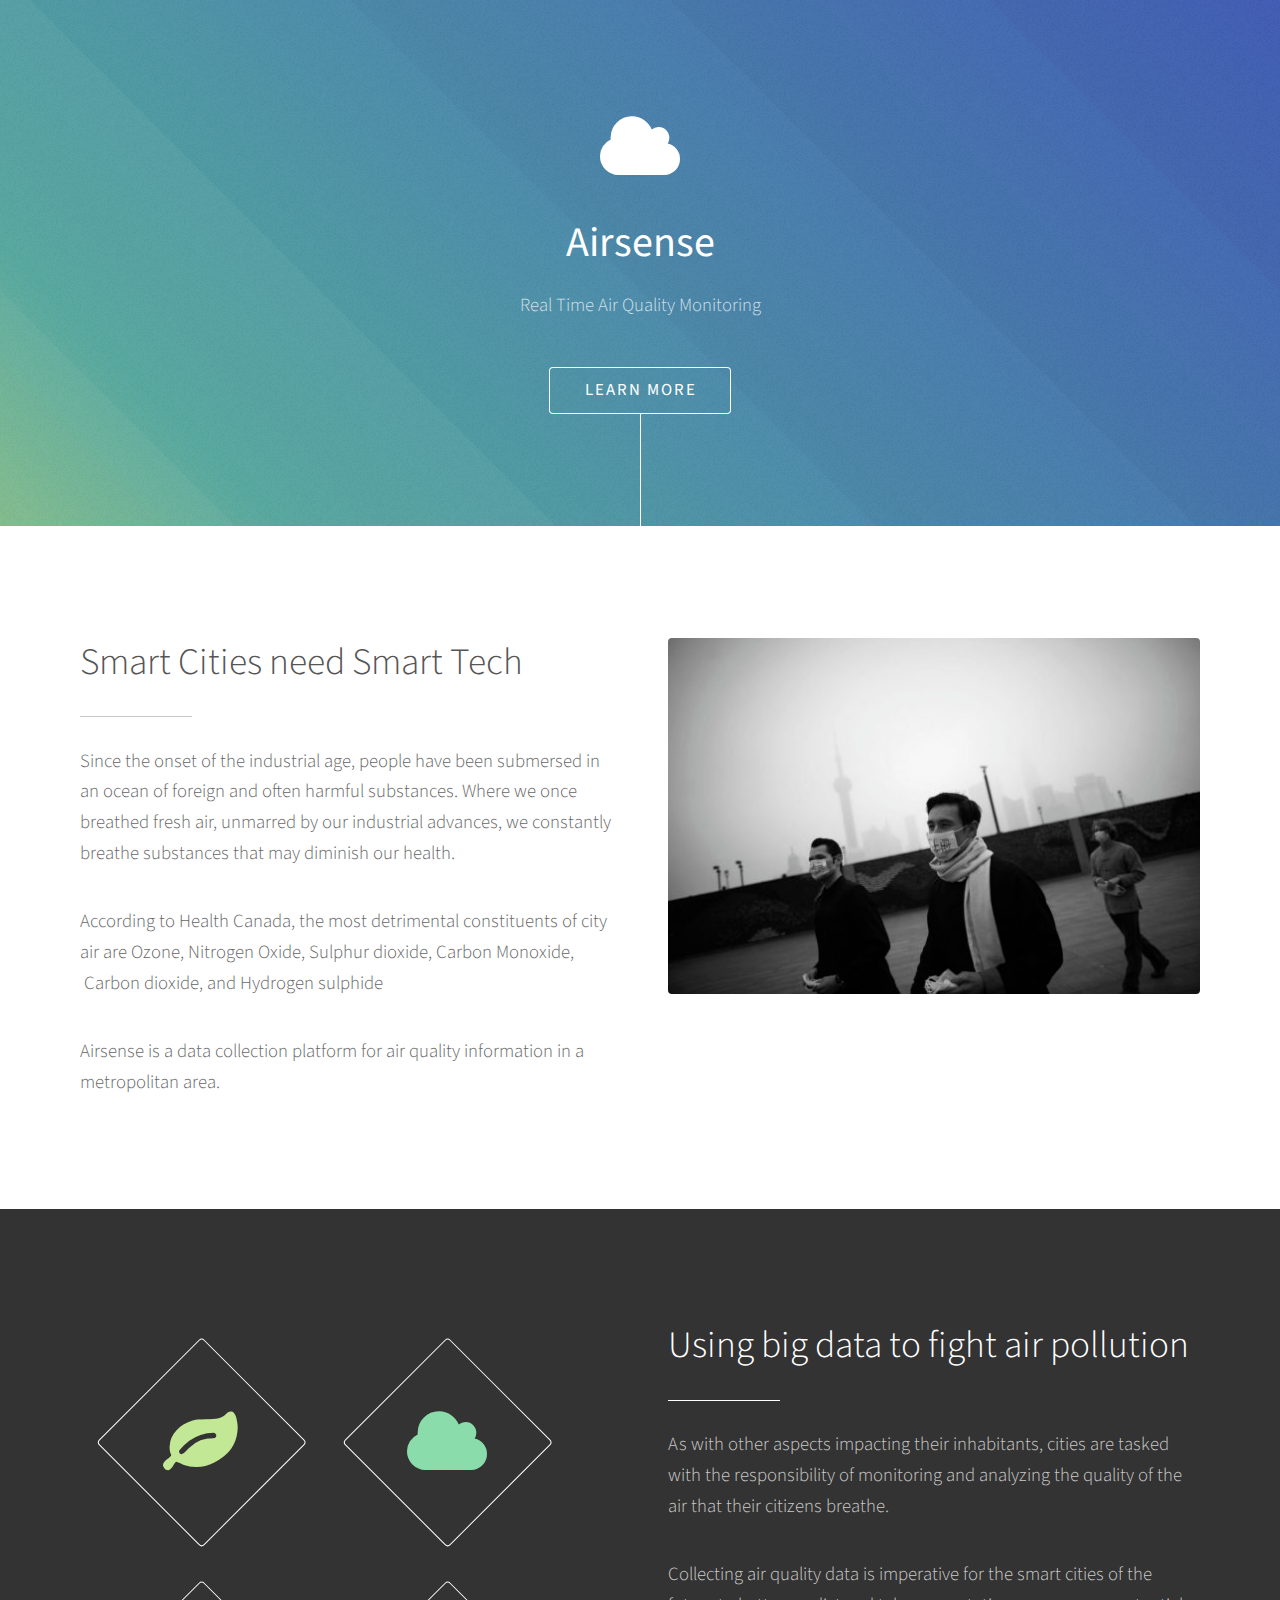
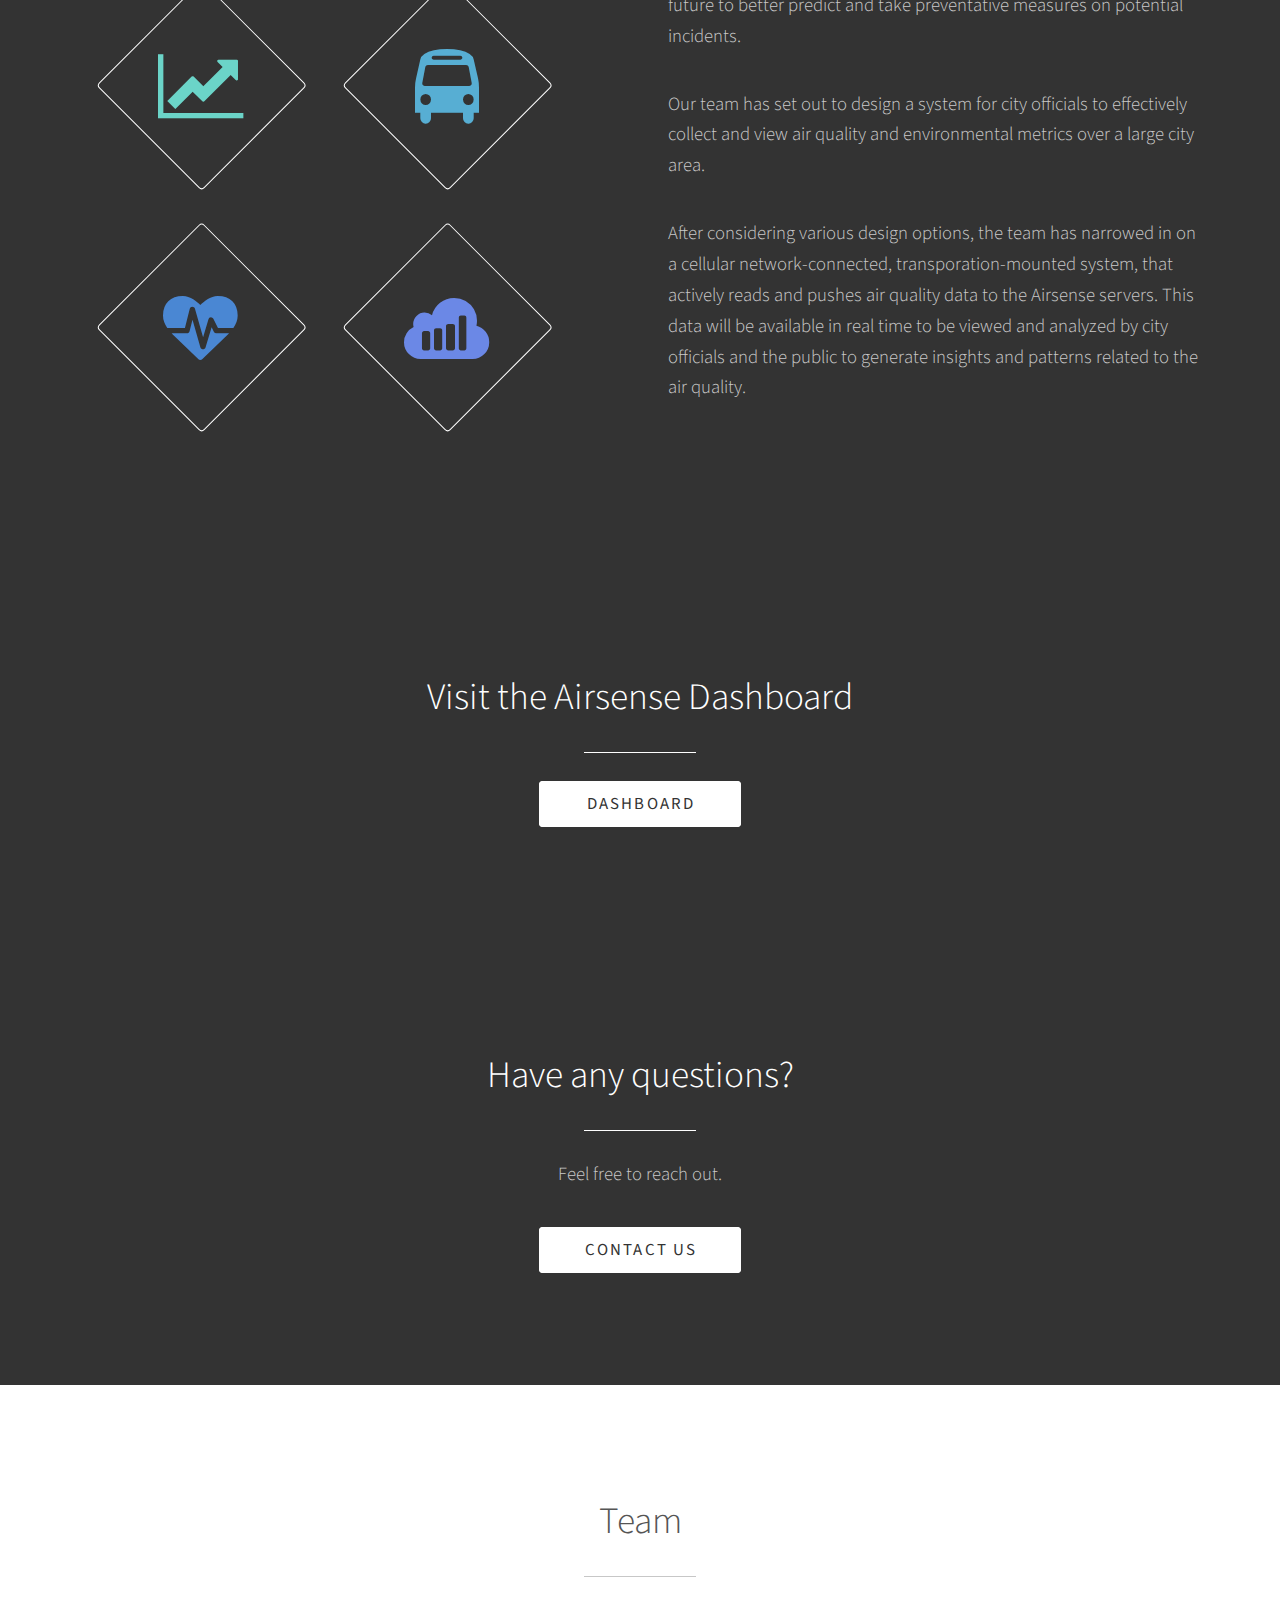
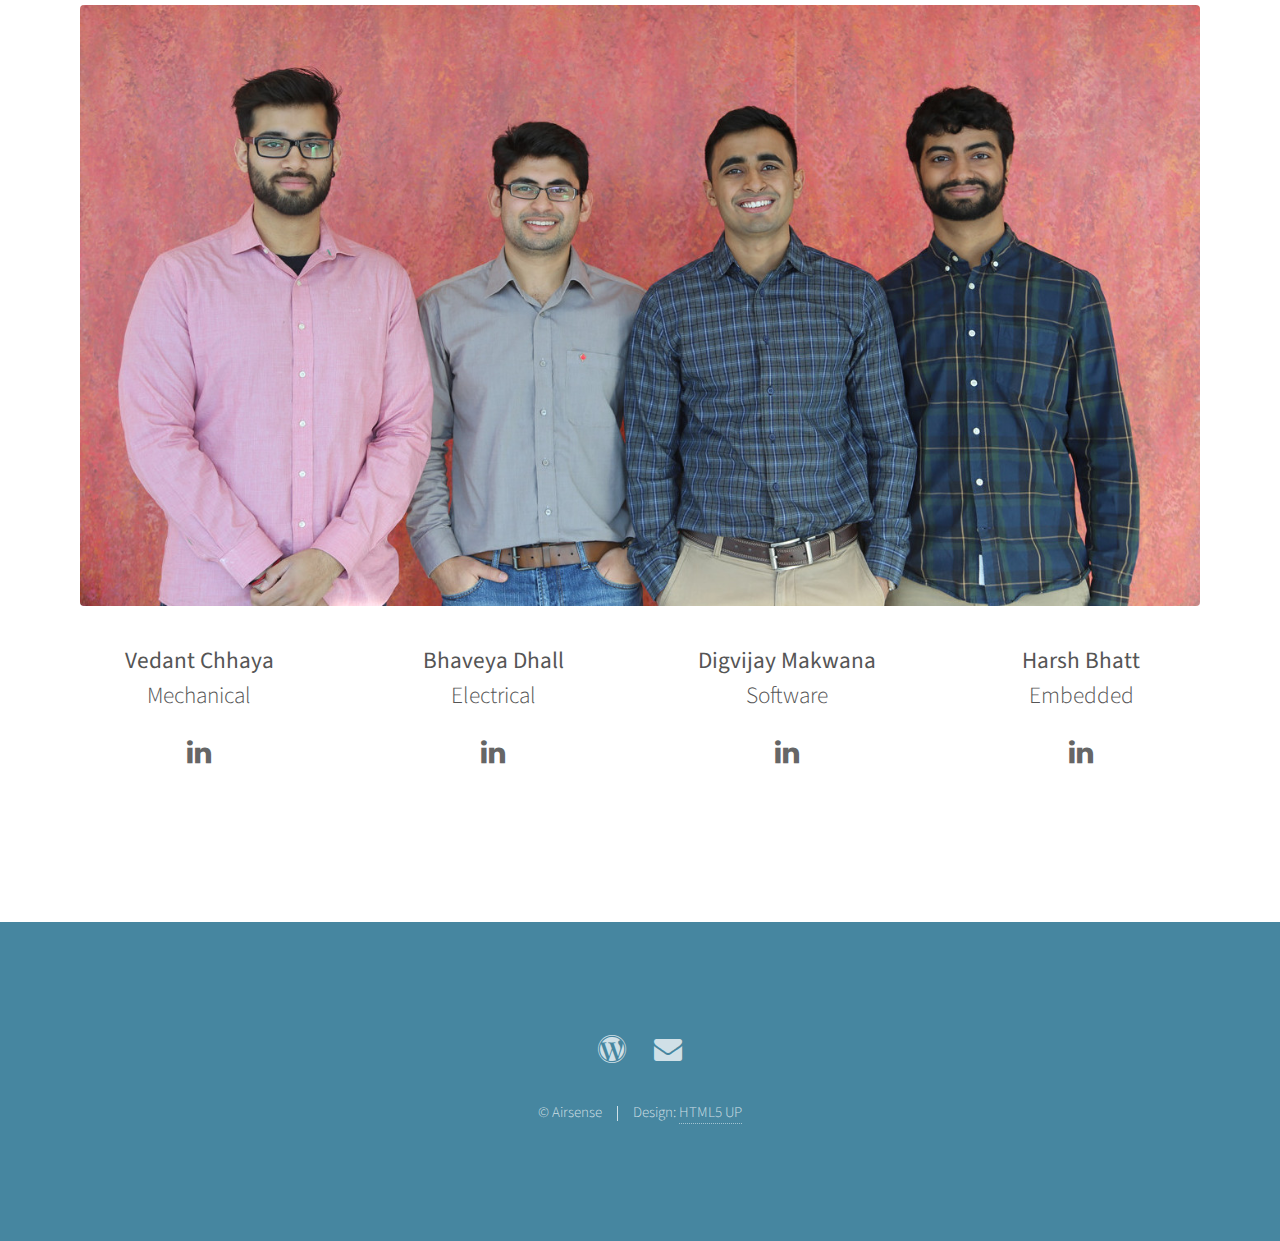
==== commit a27d25e2: "Link to dashboard added" ====
--- a/index.html
+++ b/index.html
@@ -38,8 +38,8 @@
 							</header>
 							<p>Since the onset of the industrial age, people have been submersed in an ocean of foreign and often harmful substances. Where we once breathed fresh air, unmarred by our industrial advances, we constantly breathe substances that may diminish our health.</p>
 
-							<p>According to Health Canada, the most detrimental constituents of city air are Ozone, Nitrogen Oxide, Sulphur dioxide, Carbon Monoxide,  Carbon dioxide, and Hydrogen sulphide</p>	
-							
+							<p>According to Health Canada, the most detrimental constituents of city air are Ozone, Nitrogen Oxide, Sulphur dioxide, Carbon Monoxide,  Carbon dioxide, and Hydrogen sulphide</p>
+
 							<p>Airsense is a data collection platform for air quality information in a metropolitan area.</p>
 						</div>
 						<div class="6u$ 12u$(medium) important(medium)">
@@ -73,7 +73,7 @@
 
 							<p>Our team has set out to design a system for city officials to effectively collect and view air quality and environmental metrics over a large city area.</p>
 
-							<p>After considering various design options, the team has narrowed in on a cellular network-connected, transporation-mounted system, that actively reads and pushes air quality data to the Airsense servers. This data will be available in real time to be viewed and analyzed by city officials and the public to generate insights and patterns related to the air quality.</p>  
+							<p>After considering various design options, the team has narrowed in on a cellular network-connected, transporation-mounted system, that actively reads and pushes air quality data to the Airsense servers. This data will be available in real time to be viewed and analyzed by city officials and the public to generate insights and patterns related to the air quality.</p>
 
 						</div>
 					</div>
@@ -98,7 +98,7 @@
 						</div>
 						<div class="4u 12u$(medium)">
 							<span class="image halffit"><img src="images/trend.png" alt="" /><h3>Analyze</h3></span>
-							
+
 							<p>Adipiscing a commodo ante nunc magna lorem et interdum mi ante nunc lobortis non amet vis sed volutpat et nascetur.</p>
 							<ul class="actions">
 								<li><a href="#" class="button">More</a></li>
@@ -116,22 +116,35 @@
 				</div>
 			</section> -->
 
-		<!-- Four -->
-			<section id="four" class="main style2 special">
+		<!-- Six -->
+			<section id="six" class="main style2 special">
 				<div class="container">
 					<header class="major">
-						<h2>Have any questions?</h2>
+						<h2>Visit the Airsense Dashboard</h2>
 					</header>
-					<p>Feel free to reach out.</p>
 					<ul class="actions uniform">
-						<li><a href="mailto:airsense.info@gmail.com?Subject=Airsense%20Questions"
-						class="button special">Contact Us</a></li>
+						<li><a href="dashboard.html"
+						class="button special">Dashboard</a></li>
 					</ul>
 				</div>
 			</section>
 
+			<!-- Four -->
+				<section id="four" class="main style2 special">
+					<div class="container">
+						<header class="major">
+							<h2>Have any questions?</h2>
+						</header>
+						<p>Feel free to reach out.</p>
+						<ul class="actions uniform">
+							<li><a href="mailto:airsense.info@gmail.com?Subject=Airsense%20Questions"
+							class="button special">Contact Us</a></li>
+						</ul>
+					</div>
+				</section>
+
 <!-- Five -->
-		
+
 			<section id="five" class="main style1">
 				<div class="container">
 					<header class="major special">
@@ -178,7 +191,7 @@
 					</section>
 				</div>
 			</section>
-		
+
 
 		<!-- Footer -->
 			<section id="footer">
@@ -200,4 +213,4 @@
 			<script src="assets/js/main.js"></script>
 
 	</body>
-</html>+</html>
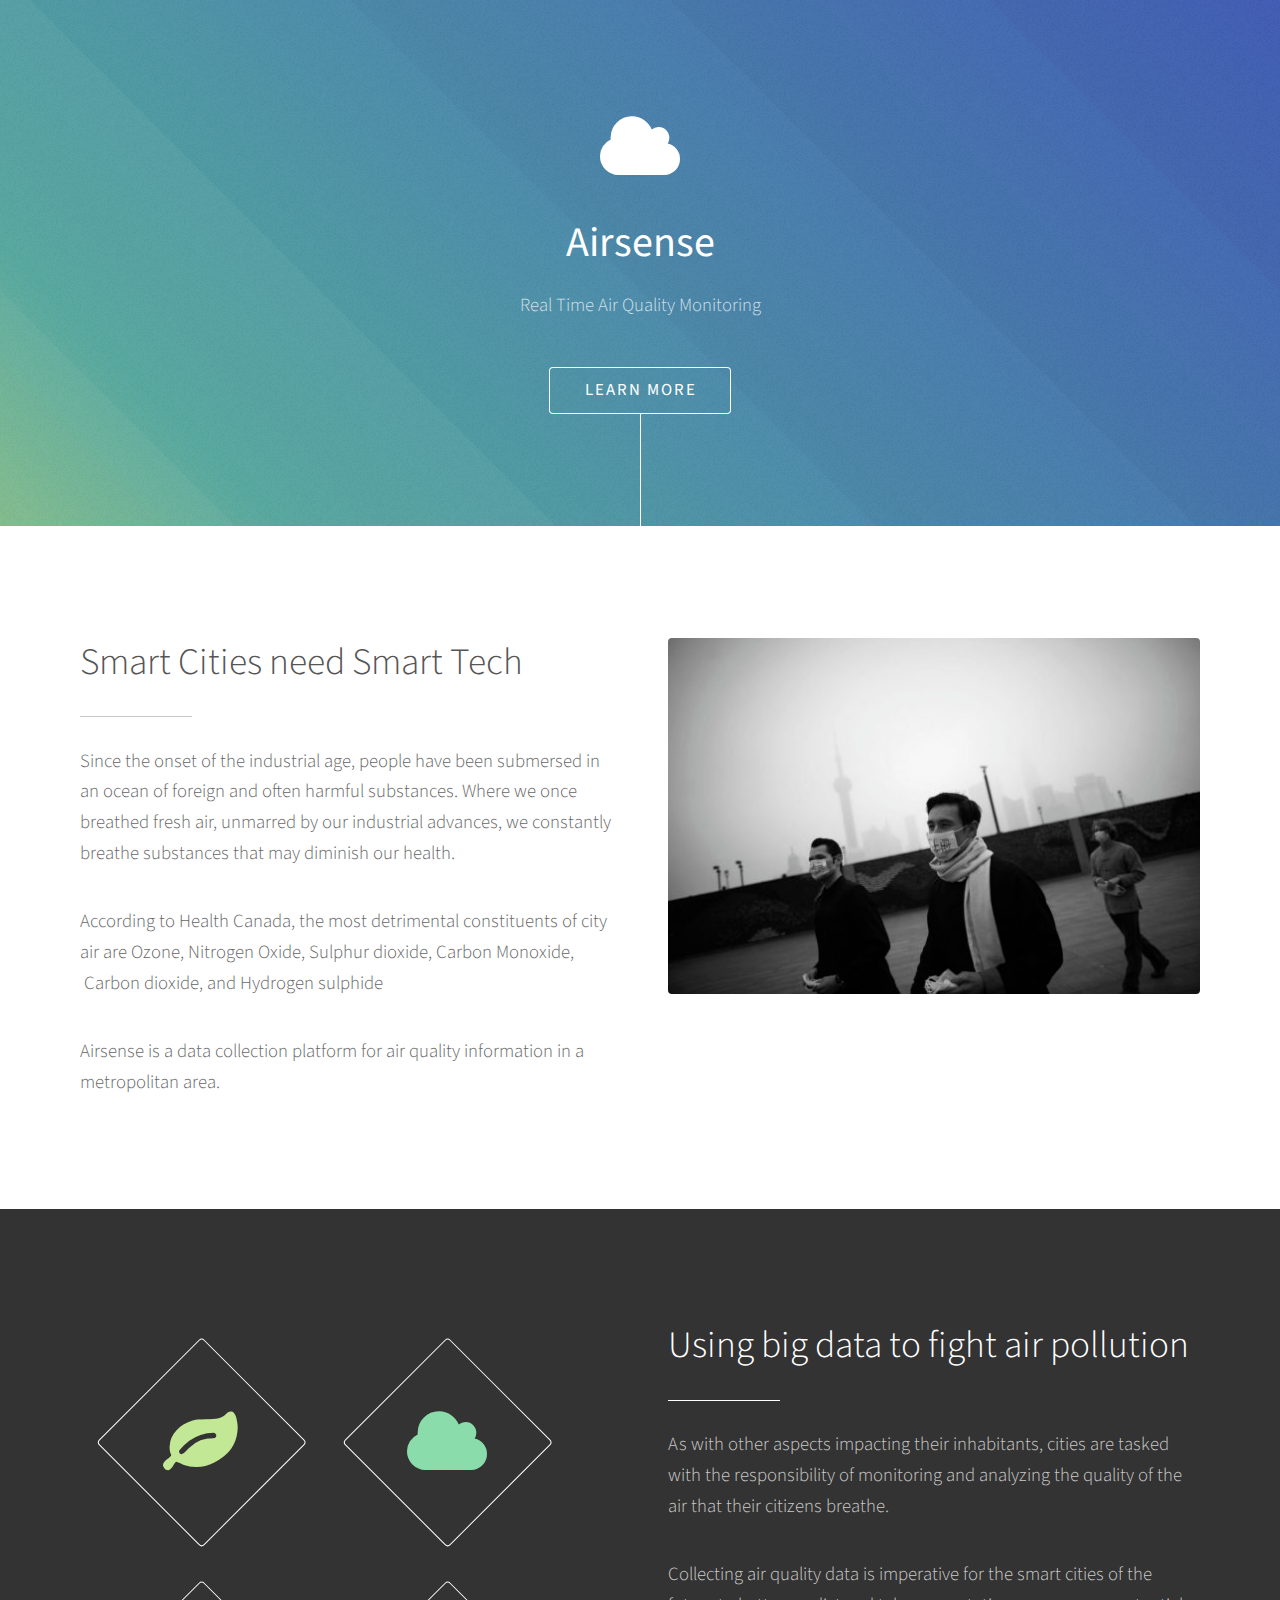
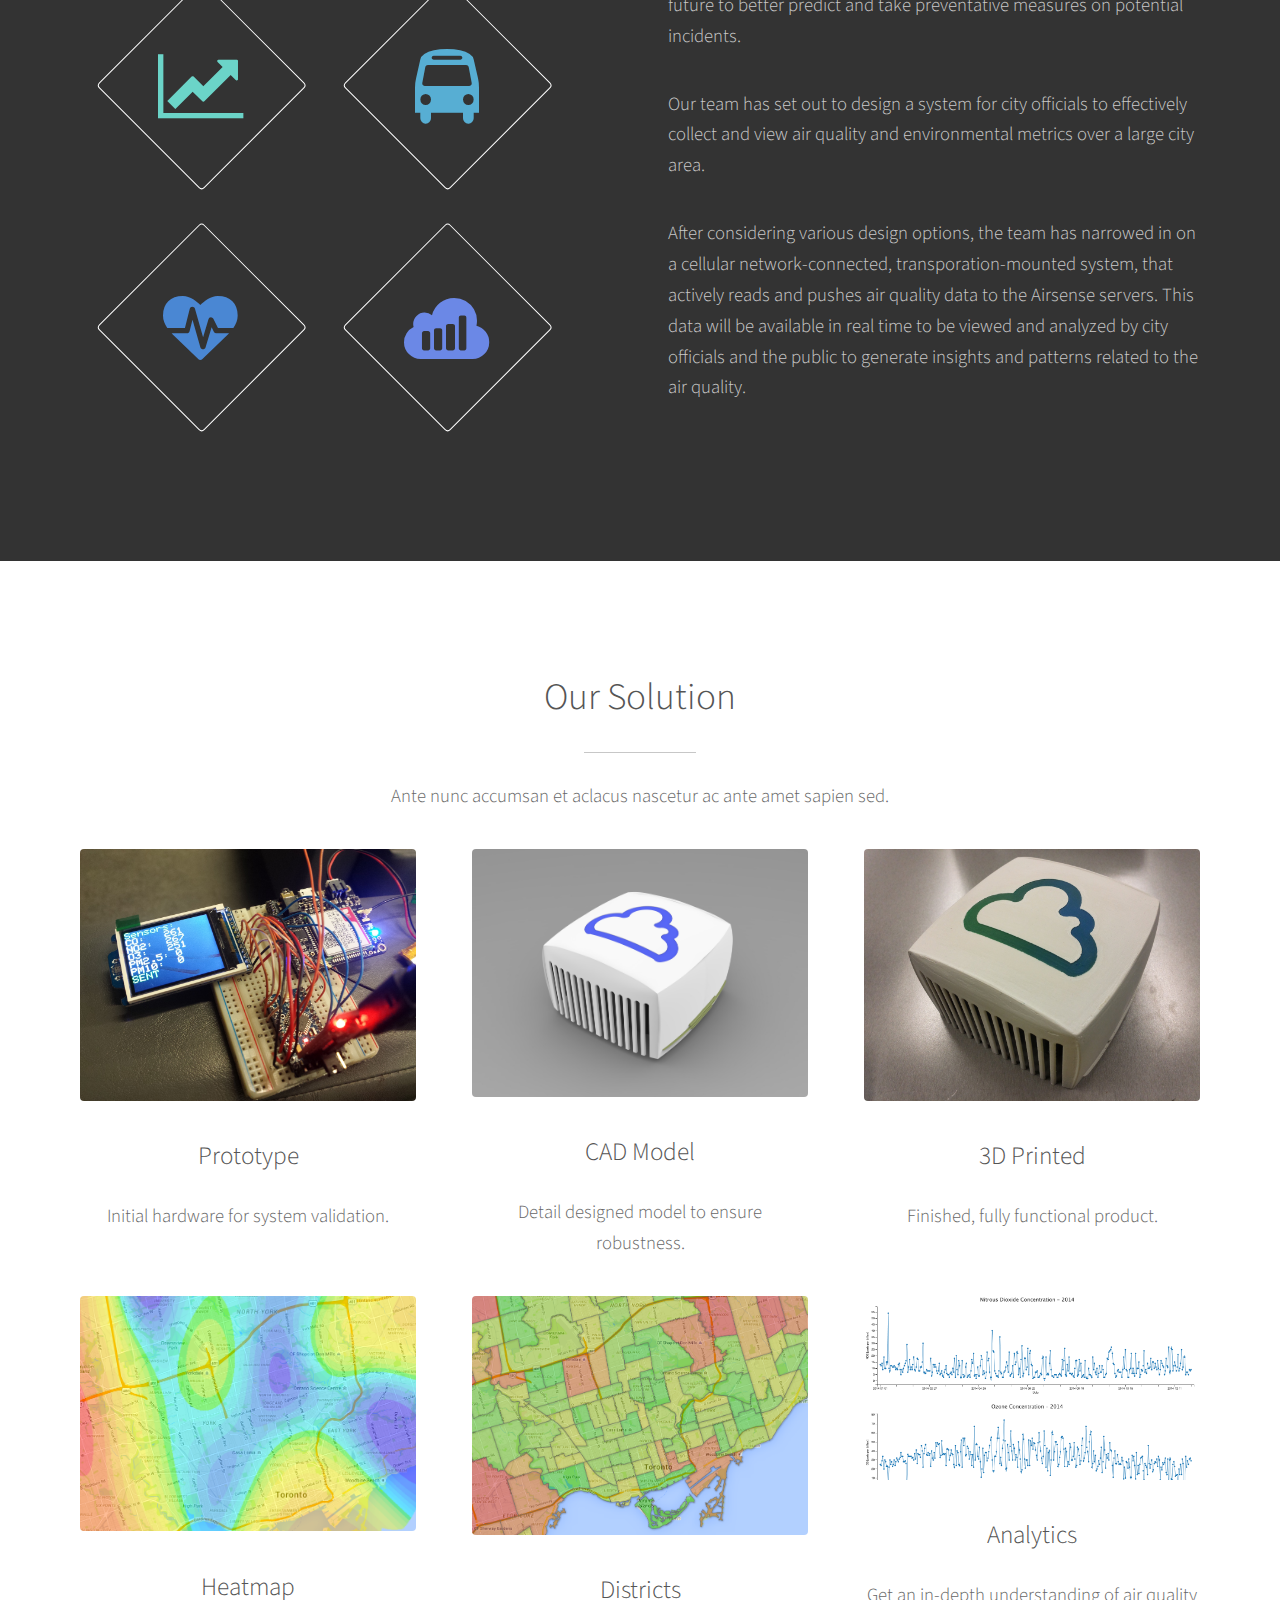
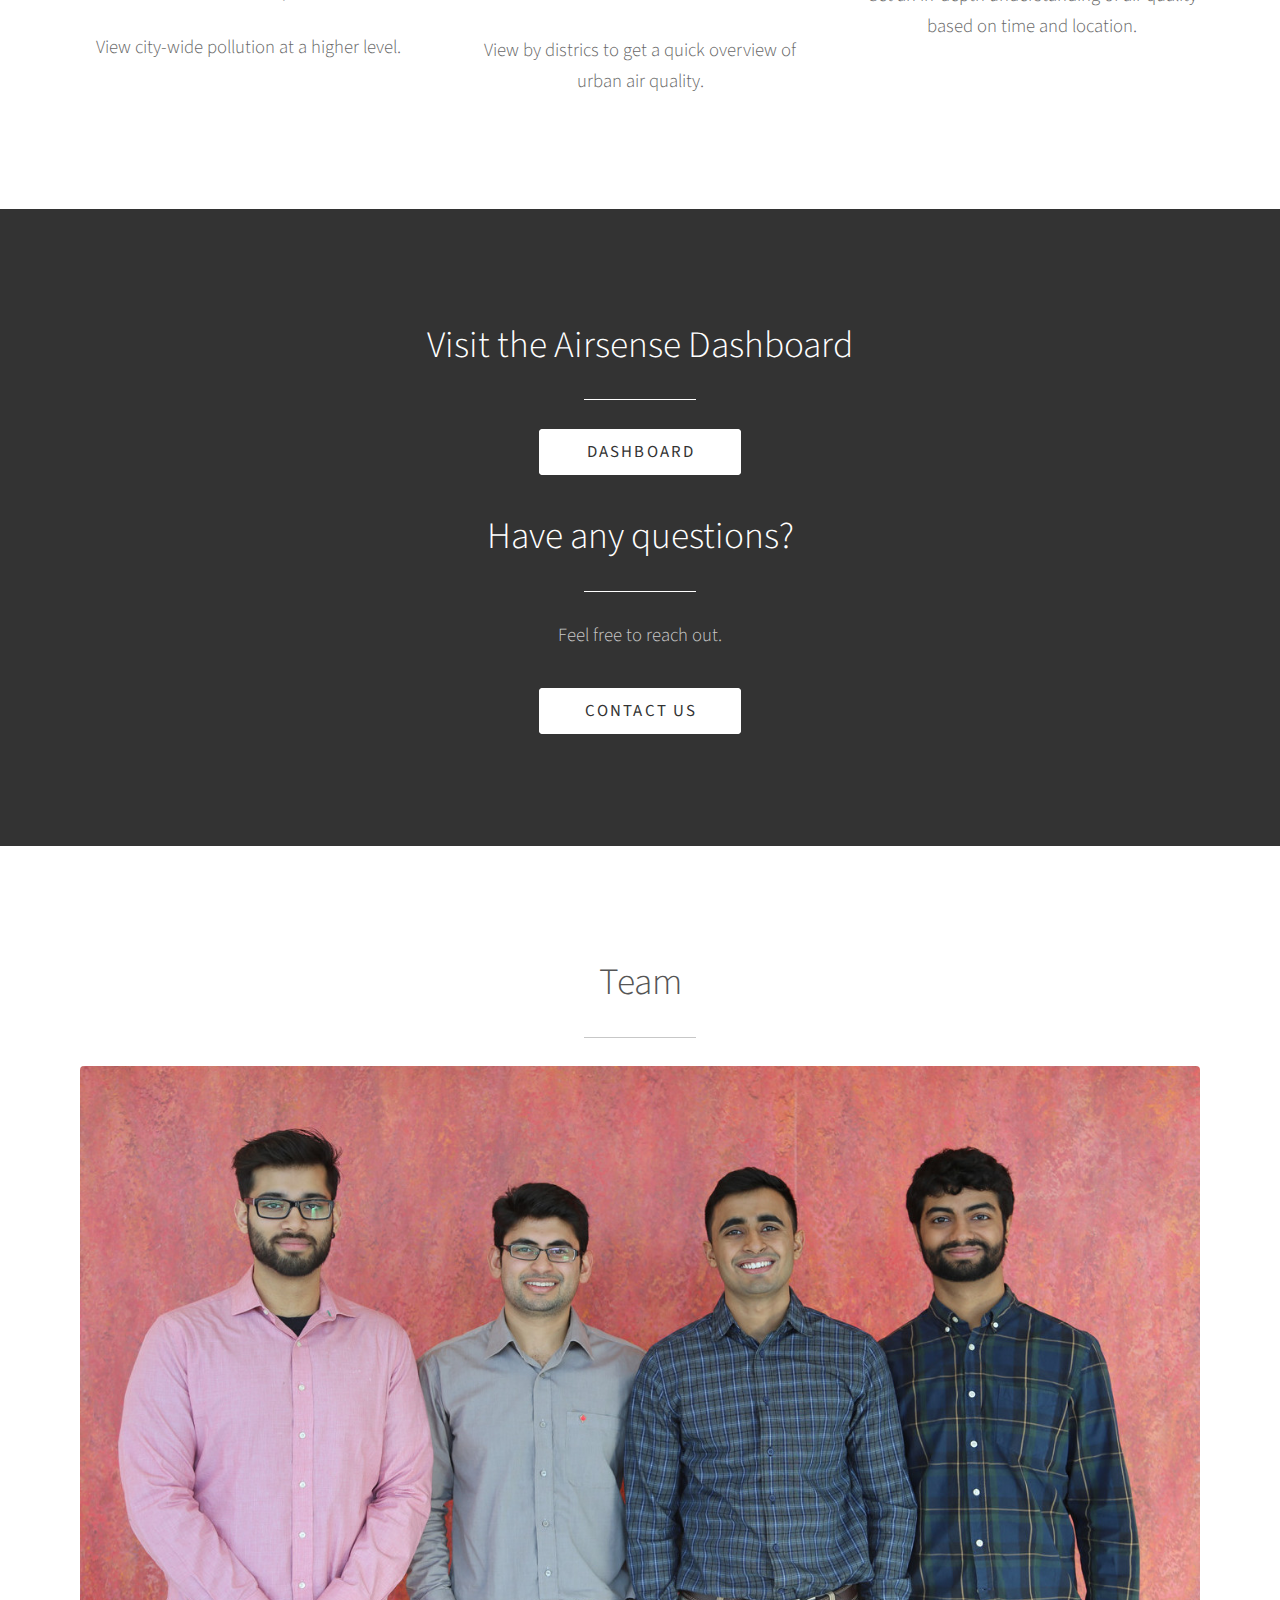
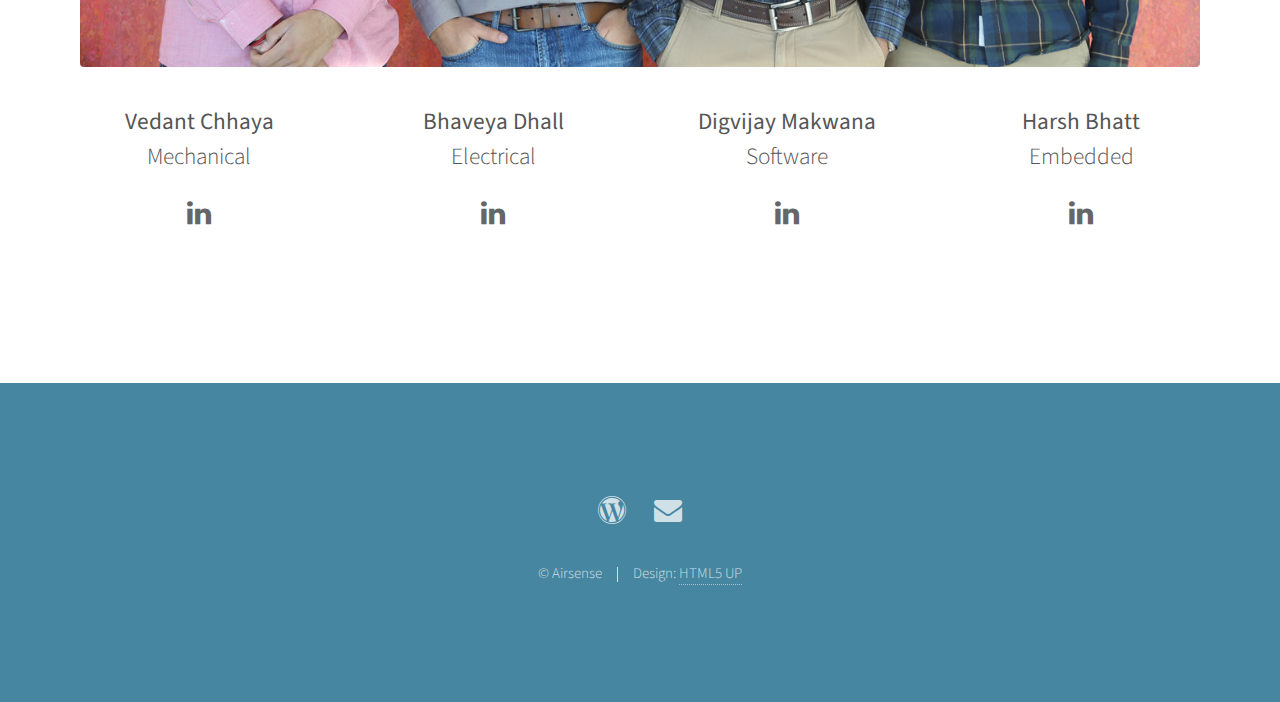
==== commit f16ff6d5: "update" ====
--- a/index.html
+++ b/index.html
@@ -116,7 +116,51 @@
 				</div>
 			</section> -->
 
-		<!-- Six -->
+			<!-- Five -->
+			<section id="three" class="main style1 special">
+				<div class="container">
+					<header class="major">
+						<h2>Our Solution</h2>
+					</header>
+					<p>Ante nunc accumsan et aclacus nascetur ac ante amet sapien sed.</p>
+					<div class="row 150%">
+						<div class="4u 12u$(medium)">
+							<span class="image fit"><img src="images/proto.jpg" alt="" /></span>
+							<h3>Prototype</h3>
+							<p>Initial hardware for system validation.</p>
+						</div>
+						<div class="4u 12u$(medium)">
+							<span class="image fit"><img src="images/final2.2.jpg" alt="" /></span>
+							<h3>CAD Model</h3>
+							<p>Detail designed model to ensure robustness.</p>
+						</div>
+						<div class="4u$ 12u$(medium)">
+							<span class="image fit"><img src="images/final.jpg" alt="" /></span>
+							<h3>3D Printed</h3>
+							<p>Finished, fully functional product.</p>
+						</div>
+					</div>
+					<div class="row 150%">
+						<div class="4u 12u$(medium)">
+							<span class="image fit"><img src="images/heatmap_image.png" alt="" /></span>
+							<h3>Heatmap</h3>
+							<p>View city-wide pollution at a higher level.</p>
+						</div>
+						<div class="4u 12u$(medium)">
+							<span class="image fit"><img src="images/another_district.png" alt="" /></span>
+							<h3>Districts</h3>
+							<p>View by districs to get a quick overview of urban air quality.</p>
+						</div>
+						<div class="4u$ 12u$(medium)">
+							<span class="image fit"><img src="images/air_quality_charts.png" alt="" /></span>
+							<h3>Analytics</h3>
+							<p>Get an in-depth understanding of air quality based on time and location.</p>
+						</div>
+					</div>
+				</div>
+			</section>
+
+
 			<section id="six" class="main style2 special">
 				<div class="container">
 					<header class="major">
@@ -127,23 +171,22 @@
 						class="button special">Dashboard</a></li>
 					</ul>
 				</div>
-			</section>
-
-			<!-- Four -->
-				<section id="four" class="main style2 special">
-					<div class="container">
-						<header class="major">
-							<h2>Have any questions?</h2>
-						</header>
-						<p>Feel free to reach out.</p>
-						<ul class="actions uniform">
-							<li><a href="mailto:airsense.info@gmail.com?Subject=Airsense%20Questions"
-							class="button special">Contact Us</a></li>
-						</ul>
-					</div>
-				</section>
-
-<!-- Five -->
+				<!-- </section>
+
+				<section id="four" class="main style2 special"> -->
+				<div class="container">
+					<header class="major">
+						<h2>Have any questions?</h2>
+					</header>
+					<p>Feel free to reach out.</p>
+					<ul class="actions uniform">
+						<li><a href="mailto:airsense.info@gmail.com?Subject=Airsense%20Questions"
+						class="button special">Contact Us</a></li>
+					</ul>
+				</div>
+			</div>
+			</section>
+
 
 			<section id="five" class="main style1">
 				<div class="container">
@@ -191,7 +234,6 @@
 					</section>
 				</div>
 			</section>
-
 
 		<!-- Footer -->
 			<section id="footer">
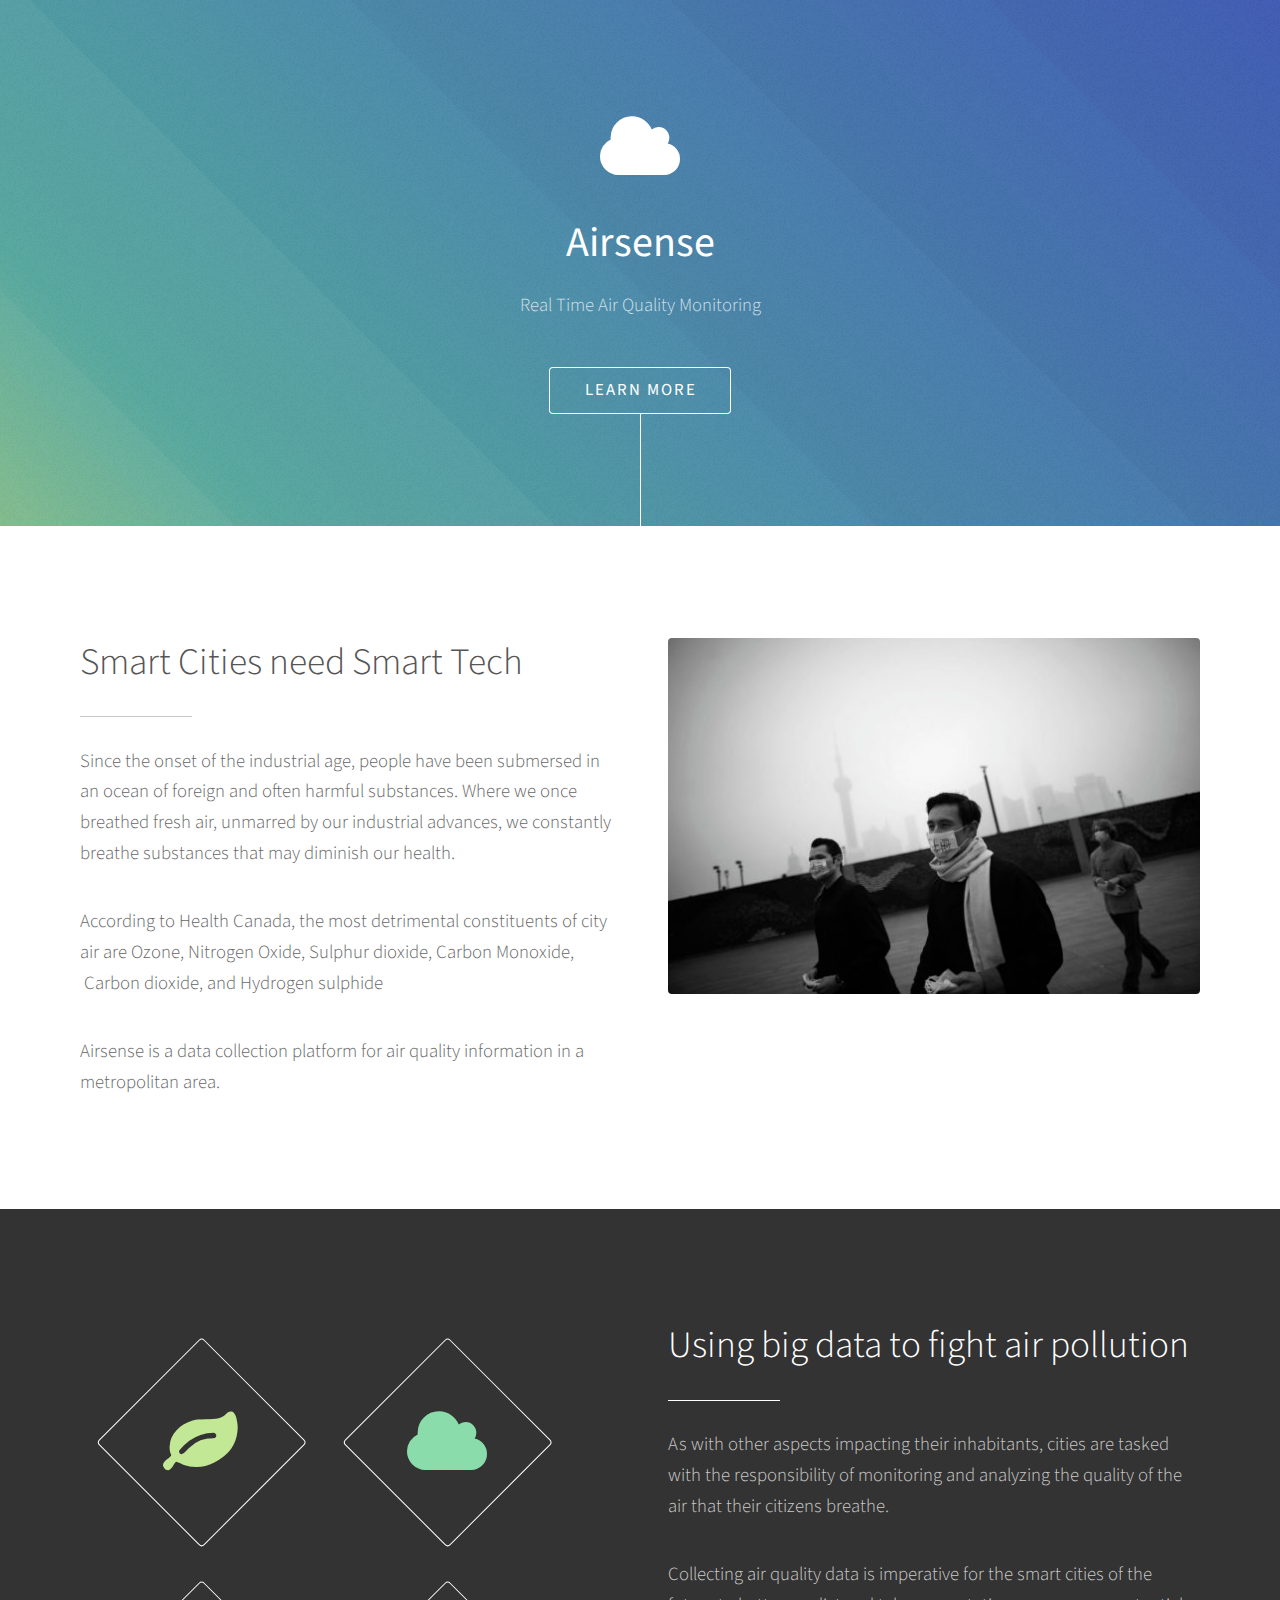
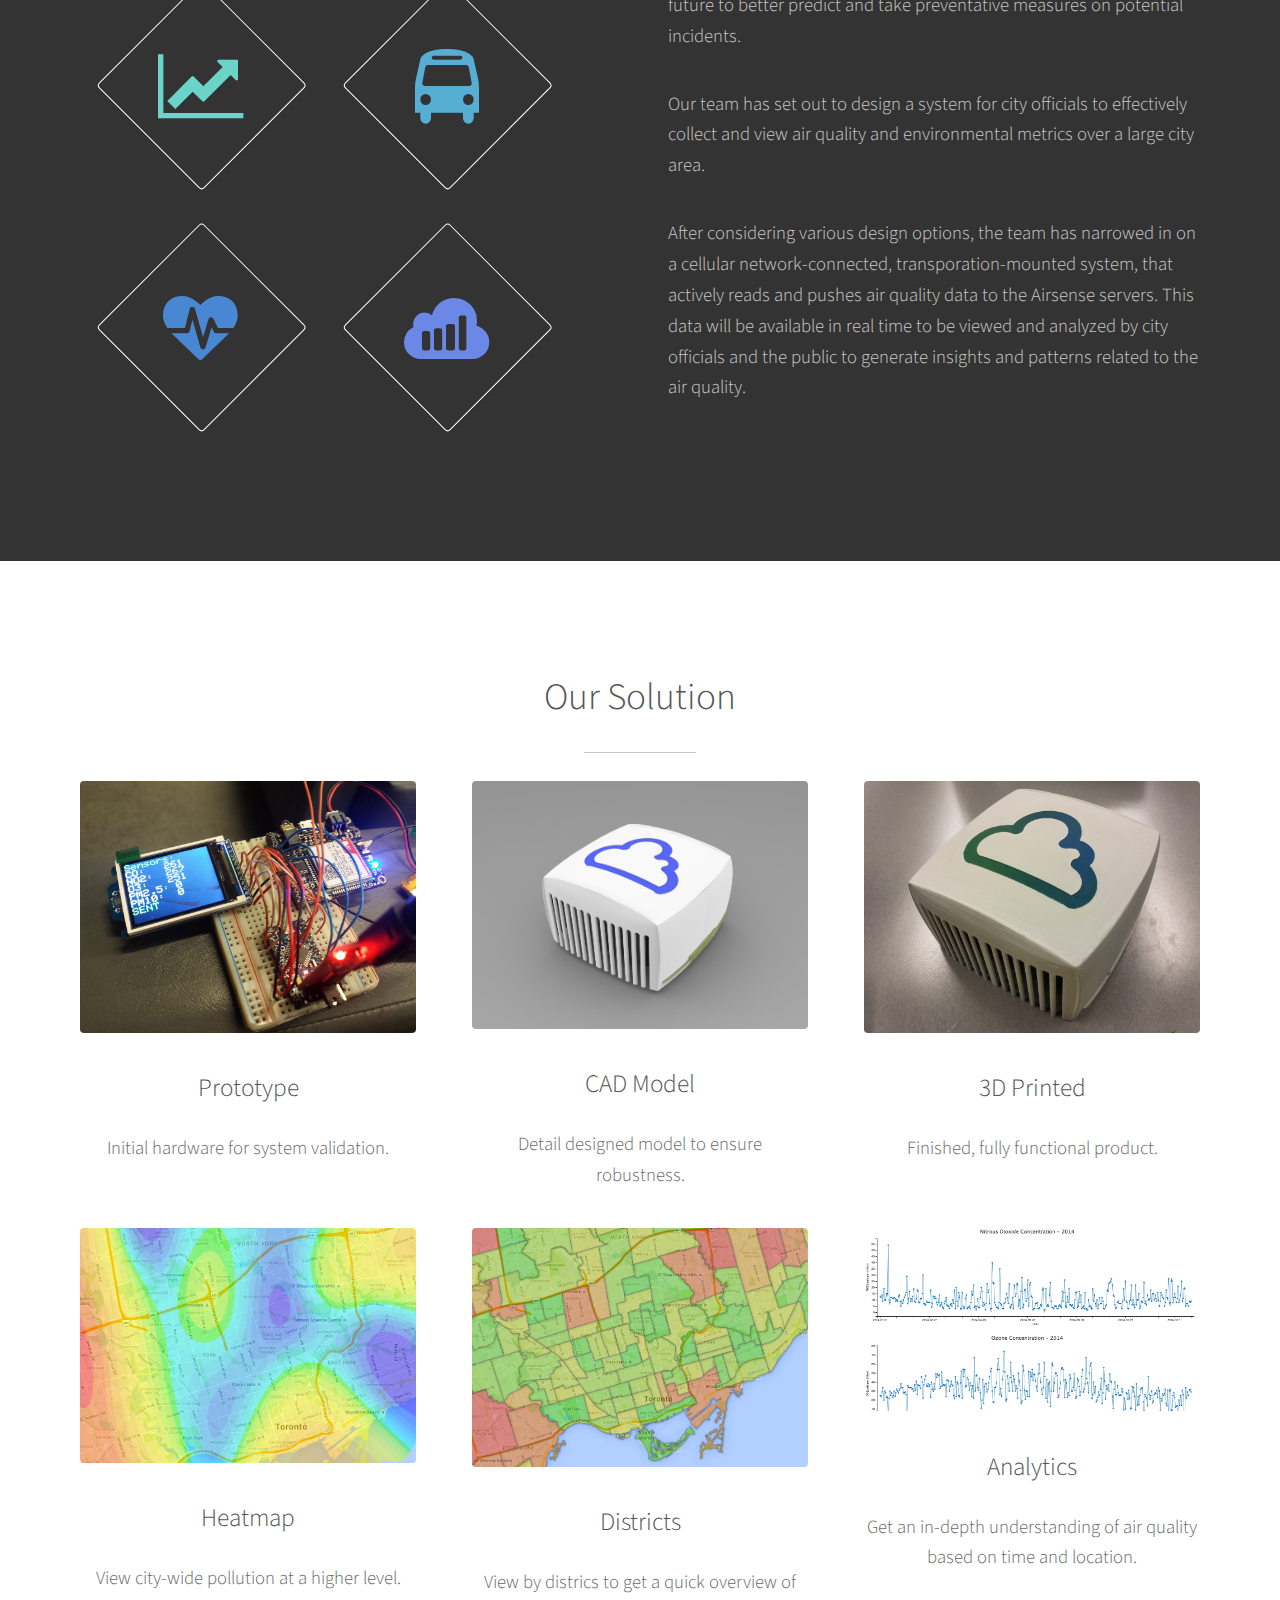
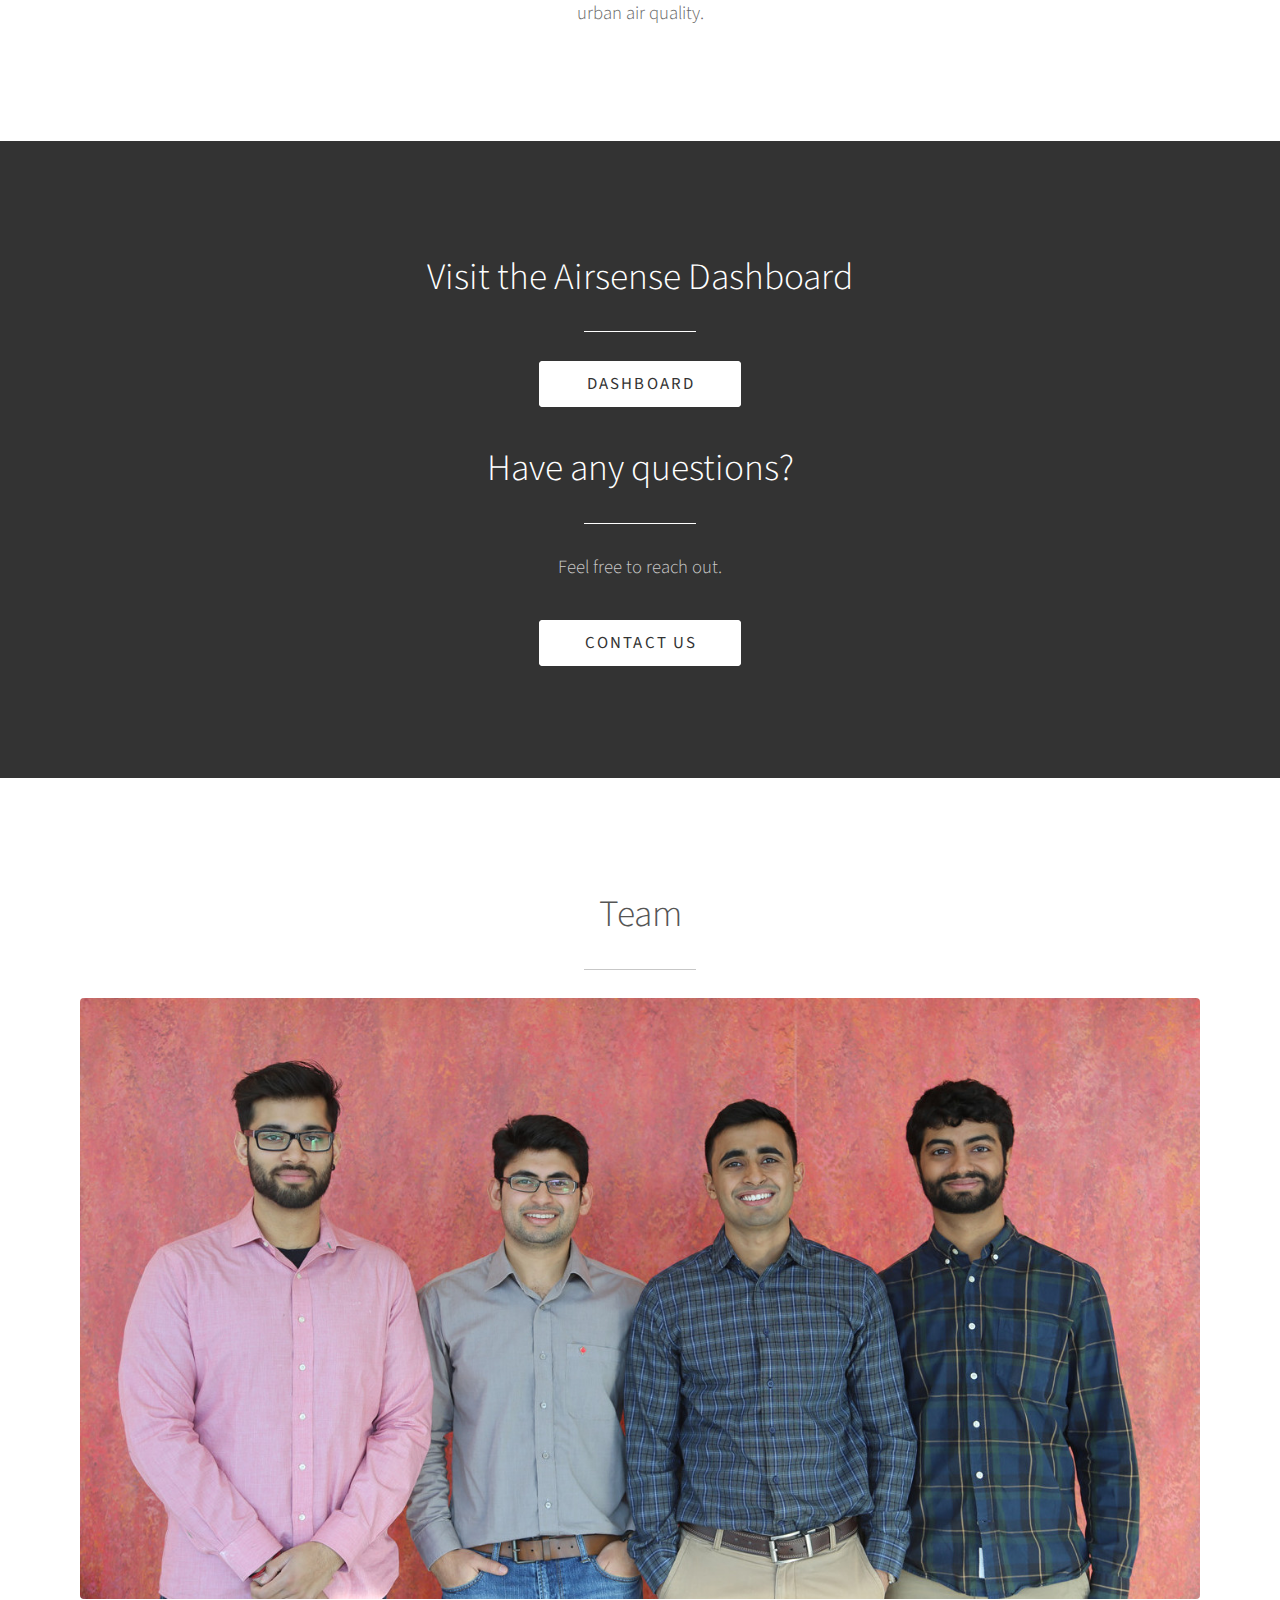
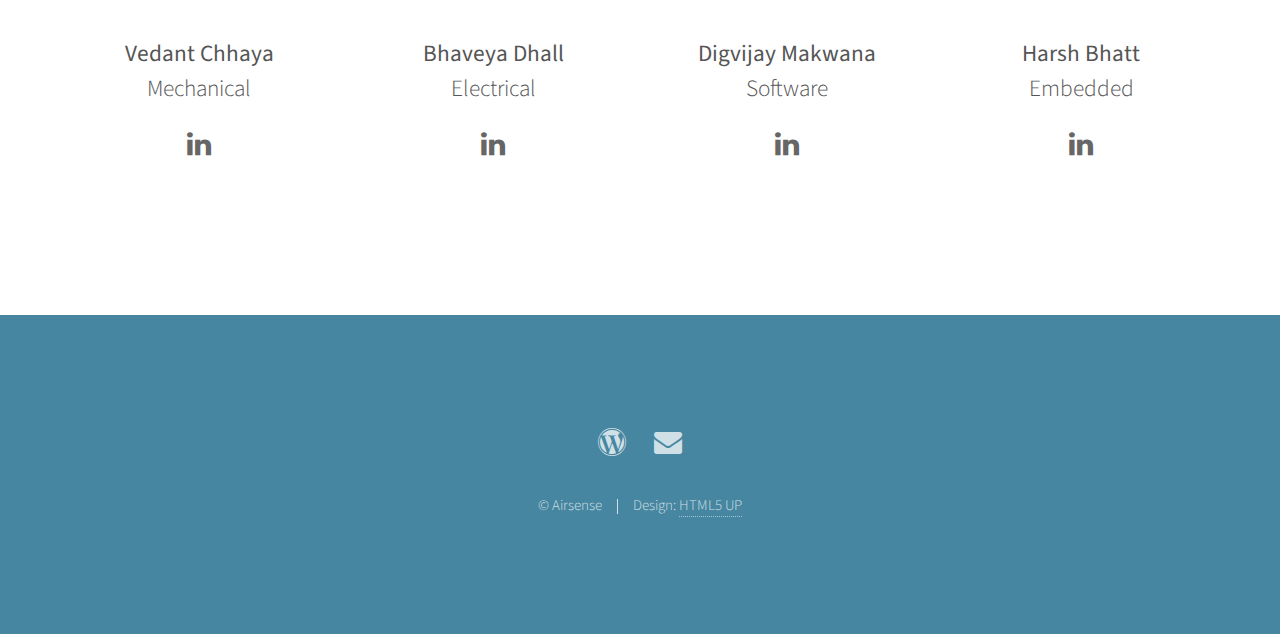
==== commit c3846867: "Removed subheading" ====
--- a/index.html
+++ b/index.html
@@ -122,7 +122,7 @@
 					<header class="major">
 						<h2>Our Solution</h2>
 					</header>
-					<p>Ante nunc accumsan et aclacus nascetur ac ante amet sapien sed.</p>
+					<!-- <p>Ante nunc accumsan et aclacus nascetur ac ante amet sapien sed.</p> -->
 					<div class="row 150%">
 						<div class="4u 12u$(medium)">
 							<span class="image fit"><img src="images/proto.jpg" alt="" /></span>
